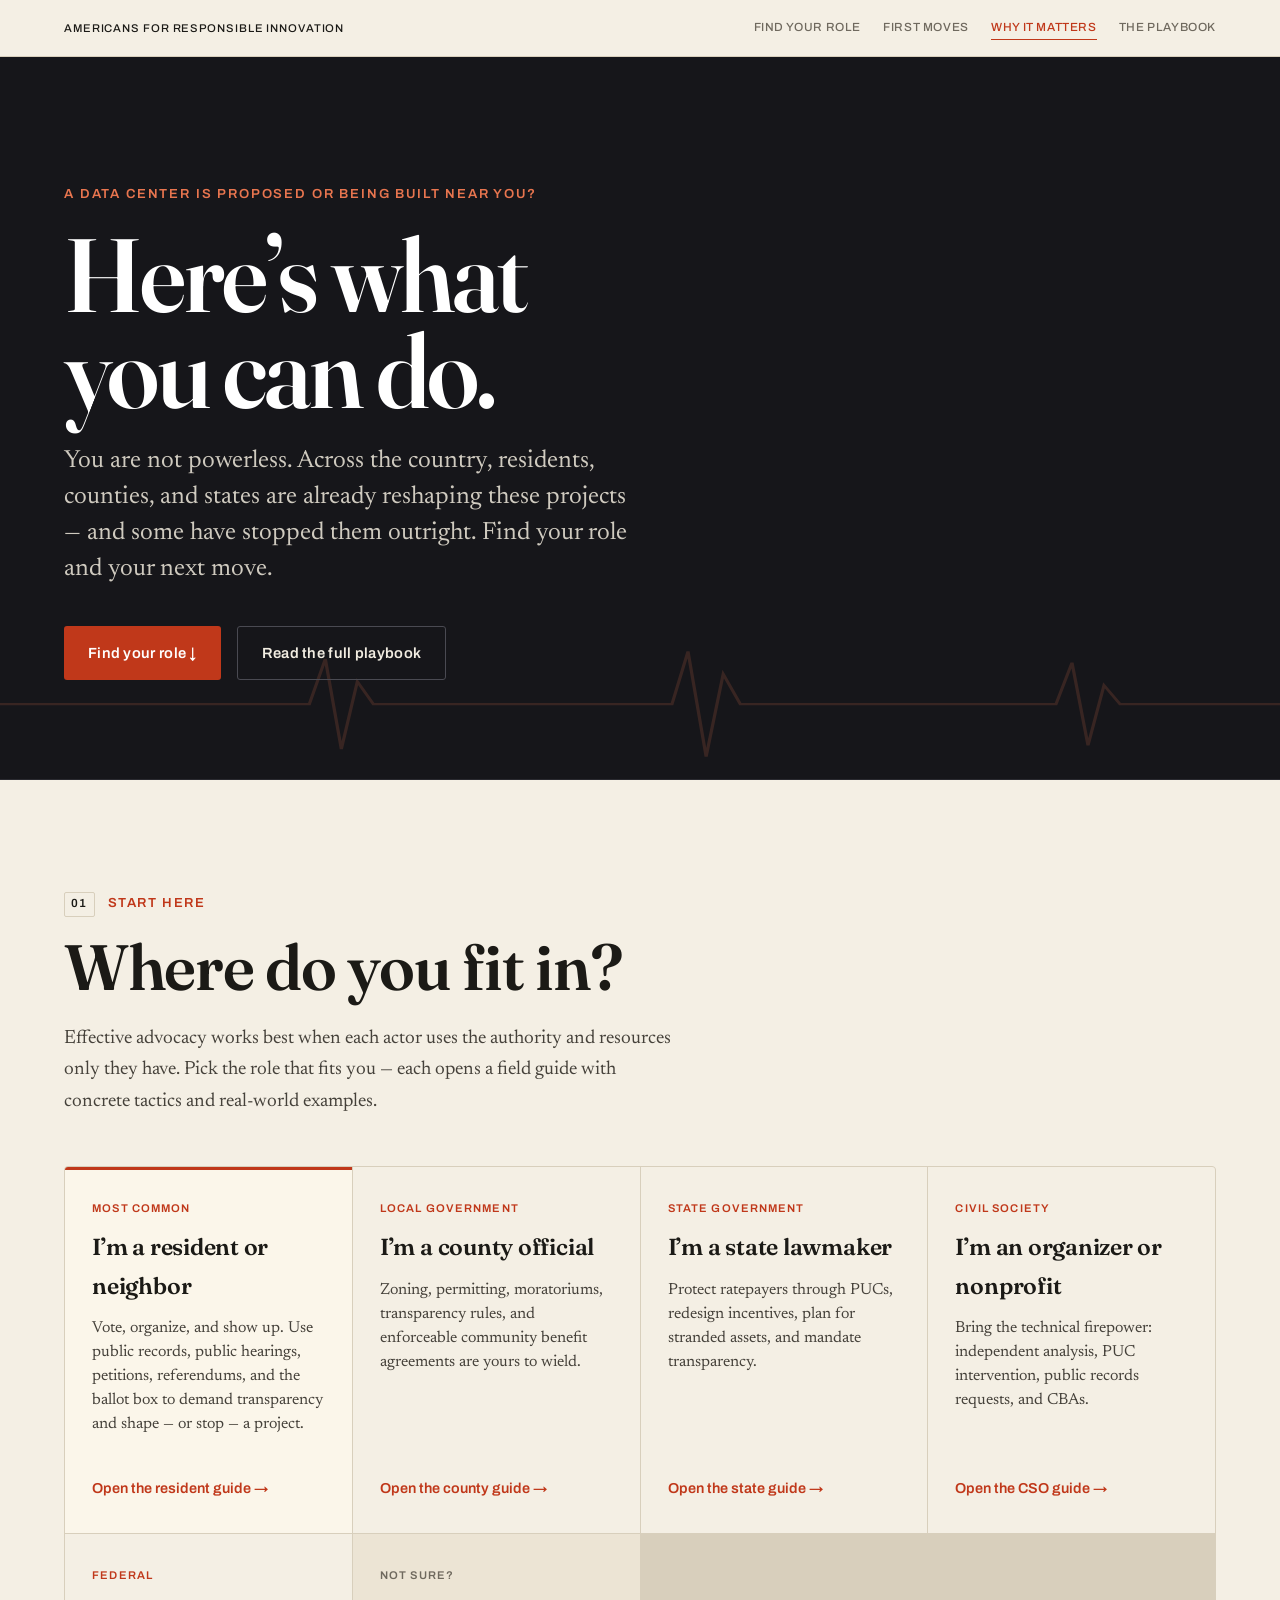
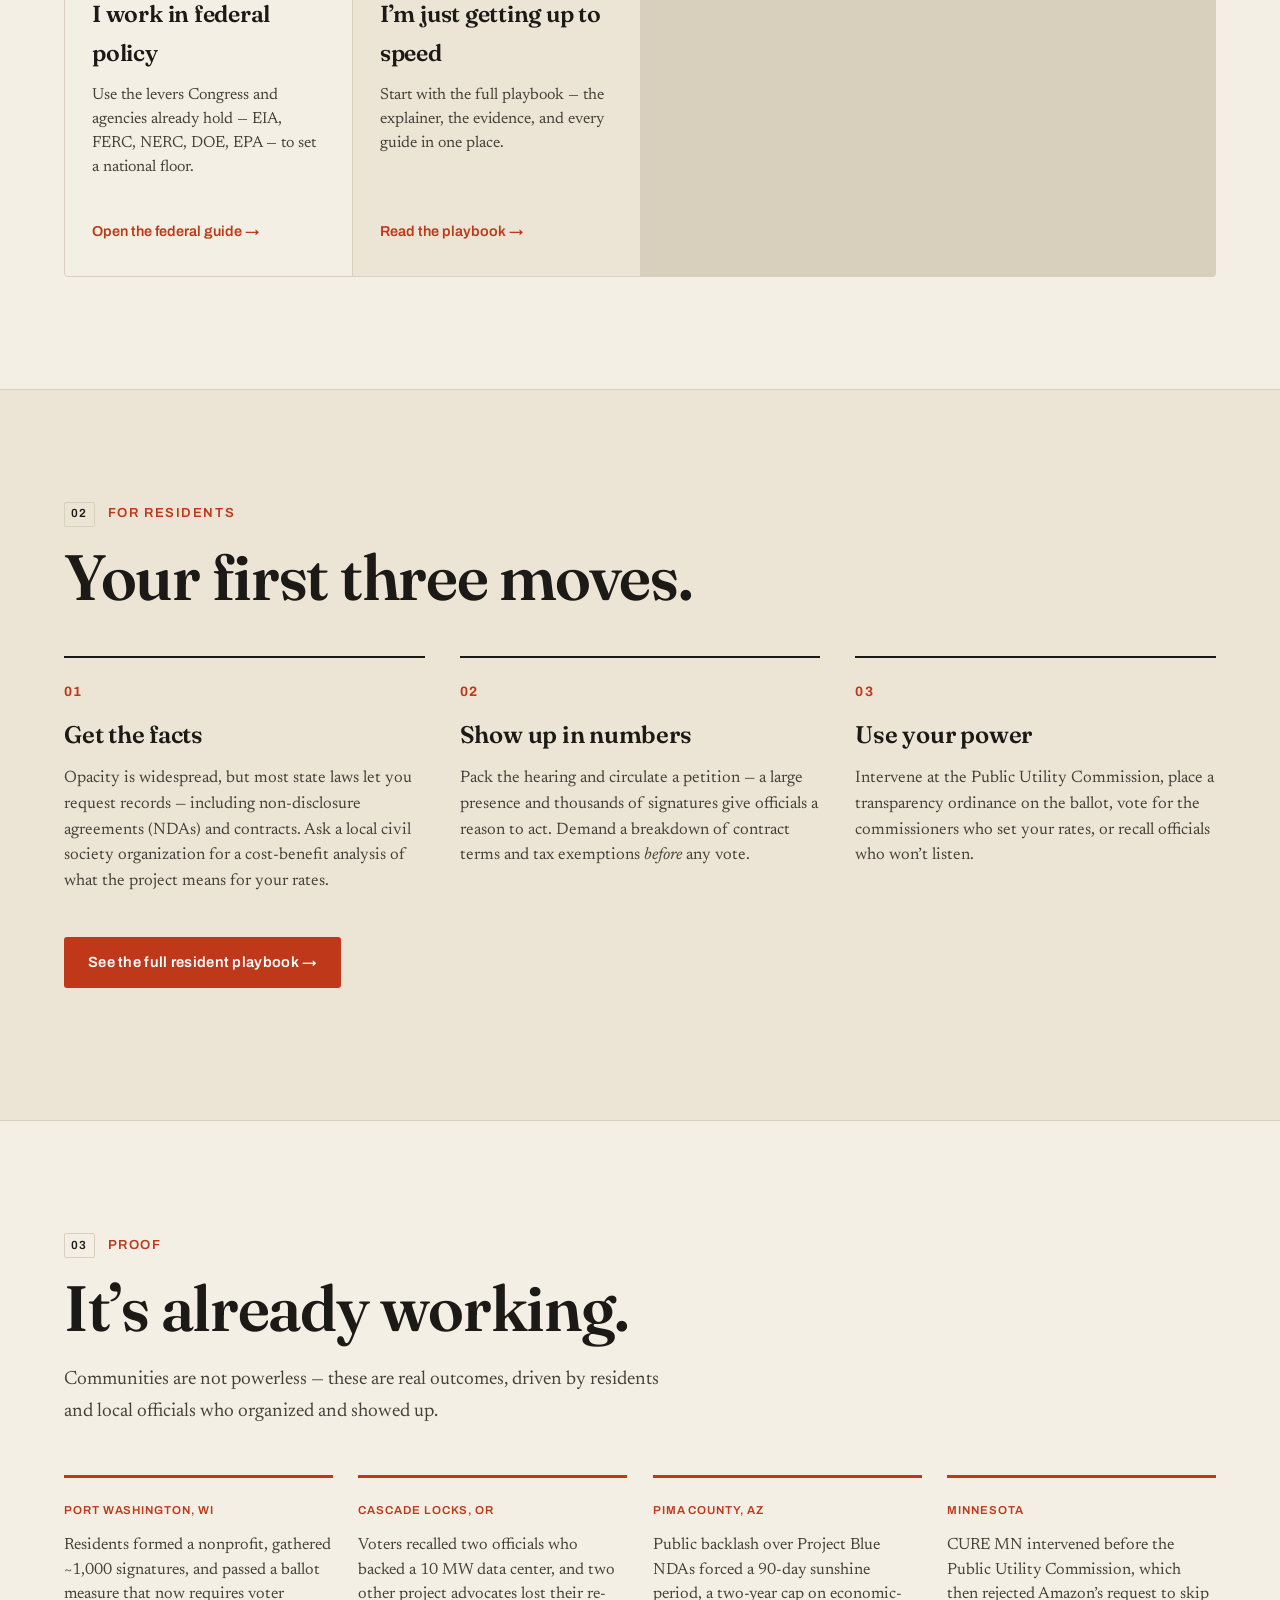
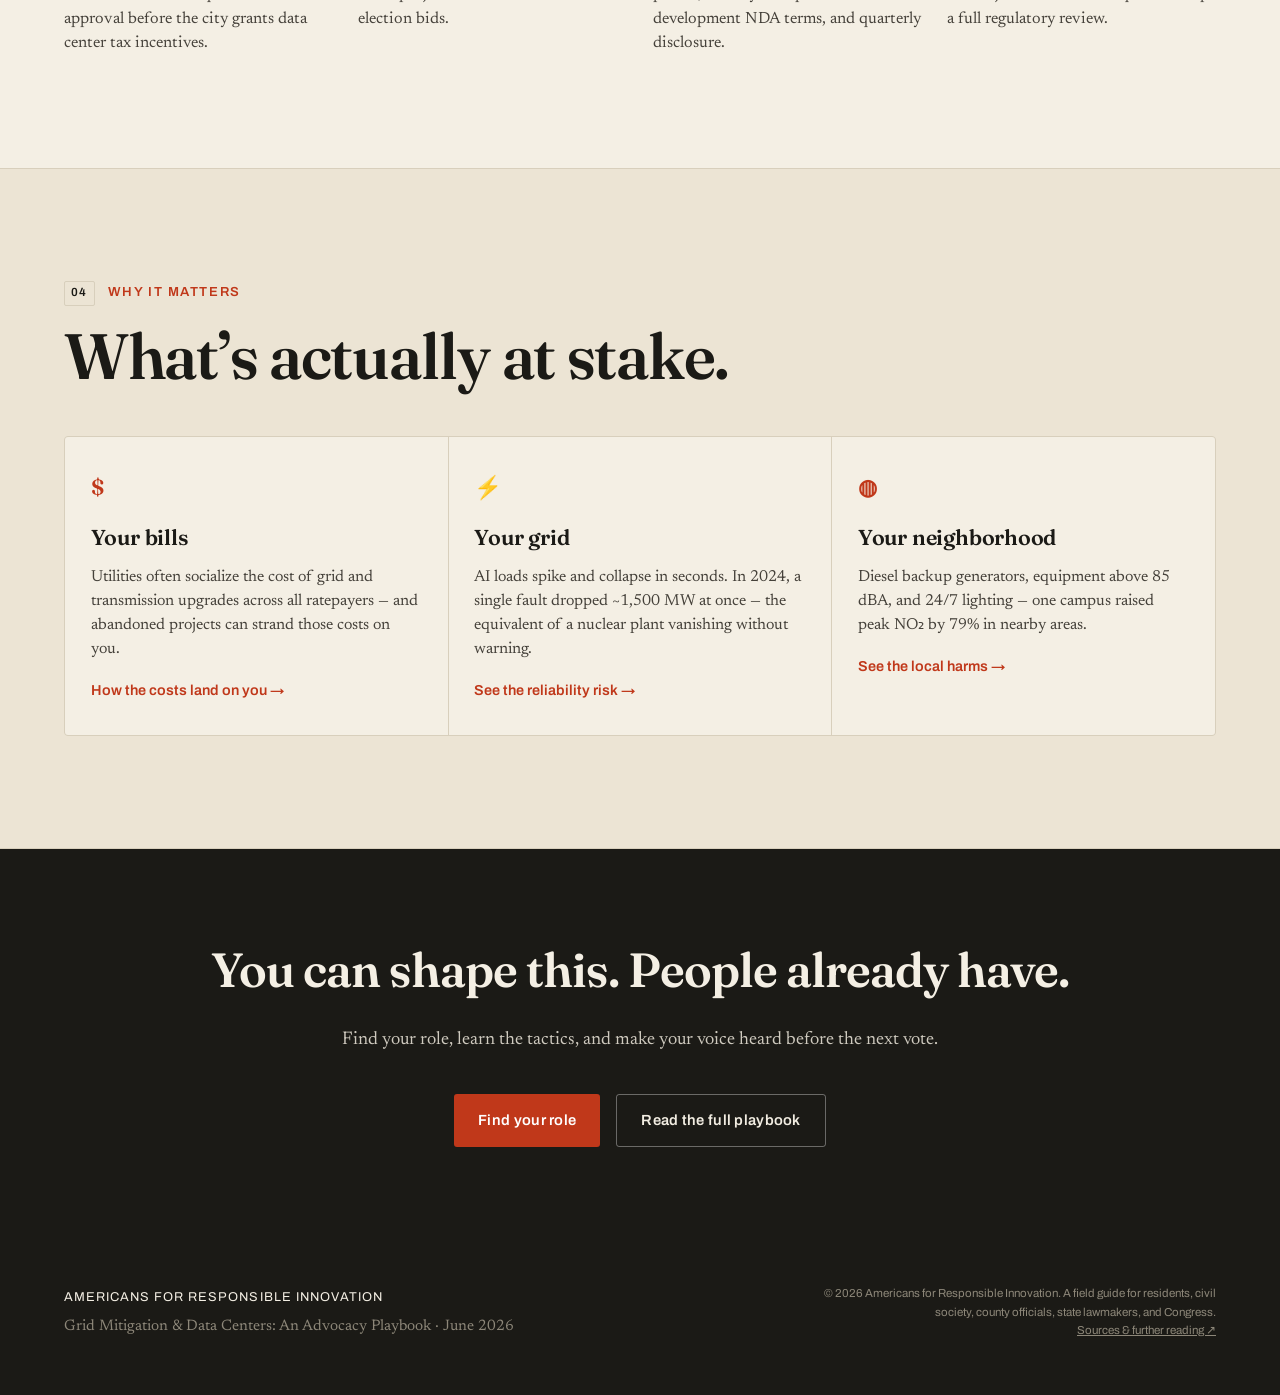
==== action.html @ 4d9825d6 "Add bold action-oriented landing page (action.html) Reframe as a community action toolkit (Concept A" ====
<!DOCTYPE html>
<html lang="en">
<head>
  <meta charset="UTF-8" />
  <meta name="viewport" content="width=device-width, initial-scale=1.0" />
  <title>A data center near you? Here's what you can do.</title>
  <meta name="description" content="A community action toolkit for speaking out on data center development. Find your role — resident, county official, state lawmaker, or organizer — and your next move. From Americans for Responsible Innovation." />
  <link rel="preconnect" href="https://fonts.googleapis.com" />
  <link rel="preconnect" href="https://fonts.gstatic.com" crossorigin />
  <link href="https://fonts.googleapis.com/css2?family=Archivo:wght@400;500;600;700&family=Fraunces:ital,opsz,wght@0,9..144,300..900;1,9..144,400..700&family=Newsreader:ital,opsz,wght@0,6..72,300..600;1,6..72,300..500&display=swap" rel="stylesheet" />
  <link rel="stylesheet" href="styles.css" />
</head>
<body class="action-page">
  <div class="progress" id="progress" aria-hidden="true"></div>

  <header class="topbar">
    <div class="container topbar-inner">
      <a class="org" href="action.html">Americans for Responsible Innovation</a>
      <nav class="section-nav" aria-label="Sections">
        <a href="#roles">Find your role</a>
        <a href="#firstmoves">First moves</a>
        <a href="#why">Why it matters</a>
        <a href="index.html">The Playbook</a>
      </nav>
    </div>
  </header>

  <main id="top">
    <!-- ░░ ACTION HERO ░░ -->
    <section class="action-hero">
      <div class="ekg ekg-bold" aria-hidden="true">
        <svg viewBox="0 0 1200 200" preserveAspectRatio="none">
          <path d="M0,100 L260,100 L290,100 L305,40 L320,160 L335,70 L350,100 L600,100 L630,100 L645,30 L662,170 L678,60 L694,100 L960,100 L990,100 L1005,45 L1020,155 L1035,75 L1050,100 L1200,100" />
        </svg>
      </div>
      <div class="container action-hero-inner">
        <p class="preline">A data center is proposed or being built near you?</p>
        <h1>Here’s what<br />you can do.</h1>
        <p class="standfirst">
          You are not powerless. Across the country, residents, counties, and states are
          already reshaping these projects — and some have stopped them outright. Find your
          role and your next move.
        </p>
        <div class="hero-cta">
          <a href="#roles" class="btn btn-primary">Find your role ↓</a>
          <a href="index.html" class="btn btn-ghost">Read the full playbook</a>
        </div>
      </div>
    </section>

    <!-- ░░ ROLE ROUTER ░░ -->
    <section class="section" id="roles">
      <div class="container">
        <header class="section-head">
          <p class="section-label"><span class="num">01</span> Start Here</p>
          <h2 class="section-title">Where do you fit in?</h2>
          <p class="section-intro">Effective advocacy works best when each actor uses the
          authority and resources only they have. Pick the role that fits you — each opens a
          field guide with concrete tactics and real-world examples.</p>
        </header>

        <div class="roles">
          <a class="role-card role-card--primary" href="index.html?guide=citizens#guides">
            <span class="role-eyebrow">Most common</span>
            <h3>I’m a resident or neighbor</h3>
            <p>Vote, organize, and show up. Use public records, public hearings, petitions,
            referendums, and the ballot box to demand transparency and shape — or stop — a
            project.</p>
            <span class="role-go">Open the resident guide →</span>
          </a>
          <a class="role-card" href="index.html?guide=county#guides">
            <span class="role-eyebrow">Local government</span>
            <h3>I’m a county official</h3>
            <p>Zoning, permitting, moratoriums, transparency rules, and enforceable community
            benefit agreements are yours to wield.</p>
            <span class="role-go">Open the county guide →</span>
          </a>
          <a class="role-card" href="index.html?guide=state#guides">
            <span class="role-eyebrow">State government</span>
            <h3>I’m a state lawmaker</h3>
            <p>Protect ratepayers through PUCs, redesign incentives, plan for stranded assets,
            and mandate transparency.</p>
            <span class="role-go">Open the state guide →</span>
          </a>
          <a class="role-card" href="index.html?guide=cso#guides">
            <span class="role-eyebrow">Civil society</span>
            <h3>I’m an organizer or nonprofit</h3>
            <p>Bring the technical firepower: independent analysis, PUC intervention, public
            records requests, and CBAs.</p>
            <span class="role-go">Open the CSO guide →</span>
          </a>
          <a class="role-card" href="index.html?guide=federal#guides">
            <span class="role-eyebrow">Federal</span>
            <h3>I work in federal policy</h3>
            <p>Use the levers Congress and agencies already hold — EIA, FERC, NERC, DOE, EPA —
            to set a national floor.</p>
            <span class="role-go">Open the federal guide →</span>
          </a>
          <a class="role-card role-card--muted" href="index.html">
            <span class="role-eyebrow">Not sure?</span>
            <h3>I’m just getting up to speed</h3>
            <p>Start with the full playbook — the explainer, the evidence, and every guide in
            one place.</p>
            <span class="role-go">Read the playbook →</span>
          </a>
        </div>
      </div>
    </section>

    <!-- ░░ FIRST MOVES (RESIDENTS) ░░ -->
    <section class="section section-alt" id="firstmoves">
      <div class="container">
        <header class="section-head">
          <p class="section-label"><span class="num">02</span> For Residents</p>
          <h2 class="section-title">Your first three moves.</h2>
        </header>

        <div class="moves">
          <article class="move">
            <span class="move-num">01</span>
            <h3>Get the facts</h3>
            <p>Opacity is widespread, but most state laws let you request records — including
            non-disclosure agreements (NDAs) and contracts. Ask a local civil society
            organization for a cost-benefit analysis of what the project means for your
            rates.</p>
          </article>
          <article class="move">
            <span class="move-num">02</span>
            <h3>Show up in numbers</h3>
            <p>Pack the hearing and circulate a petition — a large presence and thousands of
            signatures give officials a reason to act. Demand a breakdown of contract terms
            and tax exemptions <em>before</em> any vote.</p>
          </article>
          <article class="move">
            <span class="move-num">03</span>
            <h3>Use your power</h3>
            <p>Intervene at the Public Utility Commission, place a transparency ordinance on
            the ballot, vote for the commissioners who set your rates, or recall officials who
            won’t listen.</p>
          </article>
        </div>
        <p class="moves-more">
          <a href="index.html?guide=citizens#guides" class="btn btn-primary">See the full resident playbook →</a>
        </p>
      </div>
    </section>

    <!-- ░░ WINS ░░ -->
    <section class="section wins-section" id="wins">
      <div class="container">
        <header class="section-head">
          <p class="section-label"><span class="num">03</span> Proof</p>
          <h2 class="section-title">It’s already working.</h2>
          <p class="section-intro">Communities are not powerless — these are real outcomes,
          driven by residents and local officials who organized and showed up.</p>
        </header>
        <div class="wins">
          <article class="win">
            <span class="win-place">Port Washington, WI</span>
            <p>Residents formed a nonprofit, gathered ~1,000 signatures, and passed a ballot
            measure that now requires voter approval before the city grants data center tax
            incentives.</p>
          </article>
          <article class="win">
            <span class="win-place">Cascade Locks, OR</span>
            <p>Voters recalled two officials who backed a 10 MW data center, and two other
            project advocates lost their re-election bids.</p>
          </article>
          <article class="win">
            <span class="win-place">Pima County, AZ</span>
            <p>Public backlash over Project Blue NDAs forced a 90-day sunshine period, a
            two-year cap on economic-development NDA terms, and quarterly disclosure.</p>
          </article>
          <article class="win">
            <span class="win-place">Minnesota</span>
            <p>CURE MN intervened before the Public Utility Commission, which then rejected
            Amazon’s request to skip a full regulatory review.</p>
          </article>
        </div>
      </div>
    </section>

    <!-- ░░ WHY IT MATTERS ░░ -->
    <section class="section section-alt" id="why">
      <div class="container">
        <header class="section-head">
          <p class="section-label"><span class="num">04</span> Why It Matters</p>
          <h2 class="section-title">What’s actually at stake.</h2>
        </header>
        <div class="actors">
          <a class="actor why-card" href="index.html#incentives">
            <span class="actor-num">$</span>
            <h4>Your bills</h4>
            <p>Utilities often socialize the cost of grid and transmission upgrades across all
            ratepayers — and abandoned projects can strand those costs on you.</p>
            <span class="role-go">How the costs land on you →</span>
          </a>
          <a class="actor why-card" href="index.html#energy">
            <span class="actor-num">⚡</span>
            <h4>Your grid</h4>
            <p>AI loads spike and collapse in seconds. In 2024, a single fault dropped ~1,500
            MW at once — the equivalent of a nuclear plant vanishing without warning.</p>
            <span class="role-go">See the reliability risk →</span>
          </a>
          <a class="actor why-card" href="index.html#energy">
            <span class="actor-num">◍</span>
            <h4>Your neighborhood</h4>
            <p>Diesel backup generators, equipment above 85 dBA, and 24/7 lighting — one
            campus raised peak NO₂ by 79% in nearby areas.</p>
            <span class="role-go">See the local harms →</span>
          </a>
        </div>
      </div>
    </section>

    <!-- ░░ CLOSING CTA ░░ -->
    <section class="cta-band">
      <div class="container">
        <h2>You can shape this. People already have.</h2>
        <p>Find your role, learn the tactics, and make your voice heard before the next vote.</p>
        <div class="hero-cta center">
          <a href="#roles" class="btn btn-primary">Find your role</a>
          <a href="index.html" class="btn btn-ghost">Read the full playbook</a>
        </div>
      </div>
    </section>
  </main>

  <footer class="site-footer">
    <div class="container footer-inner">
      <div>
        <p class="footer-org">Americans for Responsible Innovation</p>
        <p class="footer-sub">Grid Mitigation &amp; Data Centers: An Advocacy Playbook · June 2026</p>
      </div>
      <p class="footer-note">© <span id="year"></span> Americans for Responsible Innovation.
      A field guide for residents, civil society, county officials, state lawmakers, and Congress.
      <br /><a href="sources.html" style="color:inherit;text-decoration:underline;">Sources &amp; further reading ↗</a></p>
    </div>
  </footer>

  <script src="script.js"></script>
</body>
</html>
---- styles.css ----
/* ============================================================
   Grid Mitigation & Data Centers — Advocacy Playbook
   Design: bold but academic. Warm paper, ink, one signal color.
   Display serif (Fraunces) · reading serif (Newsreader) · mono labels.
   ============================================================ */

:root {
  --paper:      #f4efe4;   /* warm paper base */
  --paper-2:    #ece4d4;   /* deeper panel */
  --ink:        #1b1a16;   /* near-black, warm */
  --ink-2:      #45413a;   /* muted body */
  --ink-3:      #6f695e;   /* captions */
  --rule:       #d8cfbc;   /* hairlines */
  --signal:     #c0381a;   /* vermilion accent */
  --signal-2:   #8f2911;   /* deep accent */
  --slate:      #2c4750;   /* cool counterpoint */
  --dark:       #16161a;   /* dark section bg */
  --dark-paper: #f2ede2;   /* text on dark */

  --serif-display: "Fraunces", Georgia, "Times New Roman", serif;
  --serif-text: "Newsreader", Georgia, serif;
  --ui: "Archivo", "Helvetica Neue", Arial, sans-serif;

  --measure: 48rem;
  --container: 76rem;
}

* { box-sizing: border-box; margin: 0; padding: 0; }

html { scroll-behavior: smooth; -webkit-text-size-adjust: 100%; }

body {
  font-family: var(--serif-text);
  font-size: 1.18rem;
  line-height: 1.65;
  color: var(--ink);
  background: var(--paper);
  -webkit-font-smoothing: antialiased;
  text-rendering: optimizeLegibility;
}

::selection { background: var(--signal); color: var(--paper); }

a { color: inherit; }

.container {
  max-width: var(--container);
  margin: 0 auto;
  padding: 0 2rem;
}

.measure { max-width: var(--measure); }

p { margin-bottom: 1.25rem; }
.measure > p:last-child { margin-bottom: 0; }
em { font-style: italic; }
strong, b { font-weight: 600; }

/* ── Reading progress bar ───────────────────────────── */
.progress {
  position: fixed; top: 0; left: 0; height: 3px; width: 0;
  background: var(--signal); z-index: 200;
  transition: width 0.1s linear;
}

/* ── Top bar ────────────────────────────────────────── */
.topbar {
  position: sticky; top: 0; z-index: 100;
  background: rgba(244, 239, 228, 0.85);
  backdrop-filter: blur(10px);
  border-bottom: 1px solid var(--rule);
}
.topbar-inner {
  display: flex; align-items: center; justify-content: space-between;
  height: 56px; gap: 1.5rem;
}
.org {
  font-family: var(--ui);
  font-size: 0.7rem; letter-spacing: 0.08em; text-transform: uppercase;
  text-decoration: none; font-weight: 500; color: var(--ink);
  white-space: nowrap;
}
.section-nav { display: flex; gap: 1.4rem; }
.section-nav a {
  font-family: var(--ui);
  font-weight: 500;
  font-size: 0.74rem; letter-spacing: 0.05em; text-transform: uppercase;
  text-decoration: none; color: var(--ink-3);
  padding: 2px 0; border-bottom: 1.5px solid transparent;
  transition: color 0.2s, border-color 0.2s;
}
.section-nav a:hover, .section-nav a.active { color: var(--signal); border-color: var(--signal); }
.section-nav a.nav-action {
  color: var(--paper); background: var(--signal); border: none;
  padding: 5px 12px; border-radius: 3px; letter-spacing: 0.04em;
}
.section-nav a.nav-action:hover { background: var(--signal-2); }

/* ── Cover ──────────────────────────────────────────── */
.cover {
  position: relative;
  padding: clamp(5rem, 13vh, 9rem) 0 clamp(9rem, 22vh, 15rem);
  overflow: hidden;
  border-bottom: 1px solid var(--rule);
}
.ekg {
  position: absolute; inset: auto 0 2.5rem 0; height: 120px;
  opacity: 0.1; pointer-events: none;
}
.ekg svg { width: 100%; height: 100%; }
.ekg path { fill: none; stroke: var(--signal); stroke-width: 2.5; }
.cover-inner { position: relative; }
.kicker {
  font-family: var(--ui);
  font-weight: 600;
  font-size: 0.78rem; letter-spacing: 0.2em; text-transform: uppercase;
  color: var(--signal); margin-bottom: 1.6rem;
}
.cover-title {
  font-family: var(--serif-display);
  font-weight: 600;
  font-size: clamp(3rem, 11vw, 8.5rem);
  line-height: 0.92;
  letter-spacing: -0.025em;
  margin-bottom: 1.8rem;
}
.cover-title .amp {
  font-style: italic; font-weight: 400; color: var(--signal);
}
.standfirst {
  font-family: var(--serif-text);
  font-size: clamp(1.25rem, 2.4vw, 1.6rem);
  line-height: 1.45; max-width: 34rem; color: var(--ink-2);
  margin-bottom: 2.4rem;
}
.cover-meta {
  display: flex; align-items: center; gap: 0.9rem;
  font-family: var(--ui);
  font-size: 0.78rem; letter-spacing: 0.06em; text-transform: uppercase;
  color: var(--ink-3);
}
.cover-meta .dot { font-size: 0.4rem; color: var(--signal); }
.scroll-cue {
  display: inline-flex; align-items: center; gap: 0.6rem; margin-top: 3rem;
  font-family: var(--ui); font-size: 0.72rem; letter-spacing: 0.12em;
  text-transform: uppercase; text-decoration: none; color: var(--ink);
}
.scroll-cue svg { animation: nudge 1.8s ease-in-out infinite; }
@keyframes nudge { 0%,100%{ transform: translateY(0);} 50%{ transform: translateY(4px);} }

/* ── Section scaffolding ────────────────────────────── */
.section { padding: clamp(4rem, 9vw, 7rem) 0; border-bottom: 1px solid var(--rule); }
.section-alt { background: var(--paper-2); }
.section-head { margin-bottom: 3rem; }
.section-label {
  font-family: var(--ui);
  font-weight: 600;
  font-size: 0.82rem; letter-spacing: 0.12em; text-transform: uppercase;
  color: var(--signal); margin-bottom: 1.2rem;
  display: flex; align-items: baseline; gap: 0.8rem;
}
.section-label .num {
  font-weight: 600; color: var(--ink);
  border: 1px solid var(--rule); border-radius: 2px;
  padding: 0.15em 0.5em; font-size: 0.9em;
}
.section-title {
  font-family: var(--serif-display);
  font-weight: 600; letter-spacing: -0.02em; line-height: 0.98;
  font-size: clamp(2.2rem, 5.5vw, 4rem);
}
.section-intro {
  font-size: 1.2rem; color: var(--ink-2); max-width: 38rem; margin-top: 1.5rem;
}
.subhead {
  font-family: var(--serif-display);
  font-weight: 600; font-size: 1.6rem; letter-spacing: -0.01em;
  margin: 2.6rem 0 1rem;
}

/* ── Executive summary ──────────────────────────────── */
.summary .lead { font-size: 1.4rem; line-height: 1.5; }
.dropcap {
  float: left; font-family: var(--serif-display); font-weight: 600;
  font-size: 4.6rem; line-height: 0.76; padding: 0.1em 0.12em 0 0;
  color: var(--signal);
}
.kicker-inline {
  font-family: var(--serif-text); font-style: italic;
  font-size: 1.25rem; color: var(--ink); line-height: 1.55;
  border-left: 3px solid var(--signal); padding-left: 1.4rem; margin-top: 2rem;
}

/* ── Stat strip (inline counters) ───────────────────── */
.stat-strip {
  display: grid; grid-template-columns: repeat(4, 1fr);
  gap: 1px; background: var(--rule);
  border: 1px solid var(--rule); border-radius: 4px; overflow: hidden;
  margin: 3rem 0;
}
.stat-strip .stat { background: var(--paper); padding: 1.8rem 1.4rem; }
.section-alt .stat-strip .stat { background: var(--paper-2); }
.stat-value {
  display: block; font-family: var(--serif-display); font-weight: 600;
  font-size: clamp(2rem, 4vw, 2.8rem); line-height: 1; letter-spacing: -0.02em;
  color: var(--ink); margin-bottom: 0.5rem;
}
.stat-label {
  font-family: var(--ui); font-size: 0.74rem; line-height: 1.4;
  color: var(--ink-3); text-transform: uppercase; letter-spacing: 0.03em;
}

/* ── Ledger (incentive / action table) ──────────────── */
.ledger { border-top: 2px solid var(--ink); margin: 2.5rem 0; }
.ledger-row {
  display: grid; grid-template-columns: 16rem 1fr; gap: 2rem;
  padding: 1.15rem 0; border-bottom: 1px solid var(--rule);
}
.ledger-head {
  font-family: var(--ui); font-size: 0.72rem; letter-spacing: 0.1em;
  text-transform: uppercase; color: var(--ink-3); padding: 0.7rem 0;
}
.ledger-term {
  font-family: var(--serif-display); font-weight: 600; font-size: 1.15rem;
  letter-spacing: -0.01em;
}
.ledger-row > div:last-child { color: var(--ink-2); font-size: 1.05rem; }

/* ── Figure row (big single numbers) ────────────────── */
.figure-row {
  display: grid; grid-template-columns: repeat(3, 1fr); gap: 1.5rem;
  margin: 3rem 0;
}
.figure {
  border-top: 3px solid var(--ink); padding-top: 1rem;
}
.figure-hot { border-top-color: var(--signal); }
.figure-value {
  display: block; font-family: var(--serif-display); font-weight: 600;
  font-size: clamp(2.6rem, 6vw, 4rem); line-height: 0.95; letter-spacing: -0.03em;
}
.figure-hot .figure-value { color: var(--signal); }
.figure-label {
  display: block; margin-top: 0.6rem; font-family: var(--ui);
  font-size: 0.76rem; line-height: 1.4; color: var(--ink-3);
  text-transform: uppercase; letter-spacing: 0.03em;
}

/* ── Pull quote ─────────────────────────────────────── */
.quote-block { margin: 3.5rem 0; }
.quote-block blockquote {
  font-family: var(--serif-display);
  font-weight: 400; font-style: italic;
  font-size: clamp(1.5rem, 3.4vw, 2.2rem); line-height: 1.3;
  letter-spacing: -0.01em; max-width: 46rem;
  padding-left: 2rem; border-left: 4px solid var(--signal);
}

/* ── Field-note case cards ──────────────────────────── */
.field-notes {
  display: grid; grid-template-columns: repeat(auto-fit, minmax(15rem, 1fr));
  gap: 1.2rem; margin: 2rem 0;
}
.note {
  background: var(--paper); border: 1px solid var(--rule); border-radius: 4px;
  border-left: 3px solid var(--signal);
  padding: 1.3rem 1.4rem;
}
.section-alt .note { background: var(--paper); }
.note-tag {
  display: inline-block; font-family: var(--ui);
  font-size: 0.68rem; letter-spacing: 0.08em; text-transform: uppercase;
  color: var(--signal); margin-bottom: 0.6rem; font-weight: 500;
}
.note p { margin: 0; font-size: 1rem; line-height: 1.5; color: var(--ink-2); }

/* ── Dark section ───────────────────────────────────── */
.dark {
  background: var(--dark); color: var(--dark-paper);
  border-bottom-color: #2a2a30;
}
.dark .section-label { color: #e8754f; }
.dark .section-label .num { color: var(--dark-paper); border-color: #3a3a42; }
.dark .section-title { color: var(--dark-paper); }
.dark p { color: #cfcabf; }
.dark .subhead { color: var(--dark-paper); }
.dark strong { color: #fff; }

.problems {
  list-style: none; counter-reset: prob;
  display: grid; grid-template-columns: 1fr 1fr; gap: 2.5rem 3rem;
  margin: 3rem 0;
}
.problems li { counter-increment: prob; position: relative; padding-top: 2.6rem; }
.problems li::before {
  content: counter(prob, decimal-leading-zero);
  position: absolute; top: 0; left: 0;
  font-family: var(--ui); font-size: 0.85rem; font-weight: 600;
  color: #e8754f; letter-spacing: 0.1em;
}
.problems li::after {
  content: ""; position: absolute; top: 1.9rem; left: 0; width: 2.5rem;
  border-top: 1px solid #3a3a42;
}
.problems h4 {
  font-family: var(--serif-display); font-weight: 600; font-size: 1.35rem;
  letter-spacing: -0.01em; margin-bottom: 0.6rem; color: var(--dark-paper);
}
.problems p { font-size: 1.02rem; line-height: 1.55; margin: 0; }

.bigstat {
  display: grid; grid-template-columns: auto 1fr; gap: 2.5rem; align-items: center;
  margin: 3.5rem 0; padding: 2.5rem 0; border-top: 1px solid #3a3a42;
  border-bottom: 1px solid #3a3a42;
}
.bigstat-figure {
  font-family: var(--serif-display); font-weight: 600;
  font-size: clamp(3rem, 9vw, 6rem); line-height: 0.9; letter-spacing: -0.03em;
  color: #e8754f; white-space: nowrap;
}
.bigstat-caption { font-size: 1.15rem; line-height: 1.5; margin: 0; max-width: 34rem; }

/* ── Load chart (signature visual) ──────────────────── */
.loadchart { margin: 3.5rem 0; }
.loadchart-frame {
  border: 1px solid #2f2f37; border-radius: 6px;
  background: #18181d; padding: 1.4rem 1.4rem 0.6rem;
}
.loadchart svg { width: 100%; height: auto; display: block; overflow: visible; }
.lc-grid line { stroke: #27272e; stroke-width: 1; }
.lc-axis-line { stroke: #3a3a42; stroke-width: 1; }
.lc-drop { stroke: #e8754f; stroke-width: 1; stroke-dasharray: 3 4; opacity: 0.55; }
.lc-line { fill: none; stroke-width: 2.4; stroke-linejoin: round; stroke-linecap: round; }
.lc-flat { stroke: #6f8b96; opacity: 0.9; }
.lc-spiky { stroke: #e8754f; filter: drop-shadow(0 0 5px rgba(232,117,79,0.35)); }
.lc-pulse { fill: #fff; opacity: 0; filter: drop-shadow(0 0 6px rgba(255,255,255,0.9)); }
.lc-axis { fill: #6f6a60; font-family: var(--ui); font-size: 11px; letter-spacing: 0.14em; }
.lc-annot { fill: #e8754f; font-family: var(--ui); font-size: 11px; letter-spacing: 0.06em; }

/* draw-in animation, triggered when scrolled into view */
.loadchart .lc-line { stroke-dashoffset: 0; }
.loadchart.armed .lc-line { /* set by JS once lengths are known */ }
.loadchart.in-view .lc-line {
  transition: stroke-dashoffset 2.2s cubic-bezier(0.22, 0.61, 0.36, 1);
  stroke-dashoffset: 0 !important;
}
.loadchart.in-view .lc-pulse { opacity: 1; transition: opacity 0.5s ease 2s; }

.lc-legend { display: flex; flex-wrap: wrap; gap: 1.8rem; margin-top: 1.1rem; }
.lc-key {
  font-family: var(--ui); font-size: 0.74rem; letter-spacing: 0.03em;
  text-transform: uppercase; color: #cfcabf;
  display: inline-flex; align-items: center; gap: 0.55rem;
}
.lc-key::before {
  content: ""; width: 16px; height: 3px; border-radius: 2px;
}
.lc-key-flat::before { background: #6f8b96; }
.lc-key-spiky::before { background: #e8754f; }
.lc-cap {
  font-family: var(--serif-text); font-style: italic;
  font-size: 1.05rem; line-height: 1.5; color: #9d988c;
  margin-top: 1.2rem; max-width: 40rem;
}

/* ── Actors grid ────────────────────────────────────── */
.actors {
  display: grid; grid-template-columns: repeat(auto-fit, minmax(15rem, 1fr));
  gap: 1px; background: var(--rule);
  border: 1px solid var(--rule); border-radius: 4px; overflow: hidden;
  margin-top: 1rem;
}
.actor { background: var(--paper); padding: 2rem 1.6rem; }
.actor-num {
  font-family: var(--ui); font-size: 0.85rem; font-weight: 600;
  color: var(--signal); text-transform: uppercase; letter-spacing: 0.1em;
}
.actor h4 {
  font-family: var(--serif-display); font-weight: 600; font-size: 1.35rem;
  letter-spacing: -0.01em; margin: 0.9rem 0 0.6rem;
}
.actor p { font-size: 1rem; line-height: 1.5; color: var(--ink-2); margin: 0; }

/* ── Tabs / guides ──────────────────────────────────── */
.tabs {
  display: flex; flex-wrap: wrap; gap: 0.5rem;
  margin-bottom: 2.5rem; border-bottom: 2px solid var(--ink);
}
.tab {
  font-family: var(--ui); font-size: 0.8rem; letter-spacing: 0.04em;
  text-transform: uppercase; cursor: pointer;
  background: none; border: none; color: var(--ink-3);
  padding: 0.7rem 1.1rem; margin-bottom: -2px;
  border-bottom: 2px solid transparent; transition: color 0.15s, border-color 0.15s;
}
.tab:hover { color: var(--ink); }
.tab.is-active { color: var(--signal); border-bottom-color: var(--signal); }

.panel { display: none; animation: fade 0.35s ease; }
.panel.is-active { display: block; }
@keyframes fade { from { opacity: 0; transform: translateY(6px);} to { opacity: 1; transform: none;} }
.panel-lead {
  font-family: var(--serif-display); font-weight: 400; font-style: italic;
  font-size: 1.4rem; line-height: 1.4; letter-spacing: -0.01em;
  max-width: 40rem; margin-bottom: 2.5rem; color: var(--ink);
}
.play-group {
  font-family: var(--ui); font-size: 0.8rem; letter-spacing: 0.1em;
  text-transform: uppercase; color: var(--signal);
  margin: 2.6rem 0 1.2rem; padding-bottom: 0.6rem;
  border-bottom: 1px solid var(--rule);
}
.plays { list-style: none; max-width: 44rem; }
.plays li {
  position: relative; padding-left: 1.6rem; margin-bottom: 0.85rem;
  font-size: 1.08rem; line-height: 1.55; color: var(--ink-2);
}
.plays li::before {
  content: ""; position: absolute; left: 0; top: 0.66em;
  width: 0.55rem; height: 0.55rem; background: var(--signal);
  transform: rotate(45deg);
}
.plays b { color: var(--ink); }
.plays.qlist li { font-style: italic; color: var(--ink); }
.play-note {
  max-width: 44rem; font-size: 1.08rem; line-height: 1.55;
  color: var(--ink-2); margin: 1.2rem 0;
}
.play-note b { color: var(--ink); }
.subplays {
  list-style: none; max-width: 44rem; margin: 0.4rem 0 1.4rem;
}
.subplays li {
  position: relative; padding-left: 1.6rem; margin-bottom: 0.7rem;
  font-size: 1.06rem; line-height: 1.55; color: var(--ink-2);
}
.subplays li::before {
  content: ""; position: absolute; left: 0.1rem; top: 0.7em;
  width: 0.45rem; height: 0.45rem; border: 1.5px solid var(--signal);
  border-radius: 50%;
}
.subplays.qlist li { font-style: italic; }
.resources {
  font-family: var(--ui); font-size: 0.82rem; letter-spacing: 0.02em;
  color: var(--ink-3); margin-top: 2.5rem; padding-top: 1.2rem;
  border-top: 1px solid var(--rule);
}
.resources b { color: var(--ink); }

/* ── Conclusion ─────────────────────────────────────── */
.conclusion { background: var(--ink); color: var(--paper); border-bottom: none; }
.conclusion .section-label { color: #e8754f; }
.conclusion .section-label .num { color: var(--paper); border-color: #3a3a35; }
.conclusion .section-title { color: var(--paper); margin-bottom: 2rem; }
.conclusion p { color: #d3cec2; }
.conclusion .closing-line {
  font-family: var(--serif-display); font-weight: 400; font-style: italic;
  font-size: clamp(1.5rem, 3vw, 2rem); line-height: 1.35; color: var(--paper);
  margin-top: 2rem;
}
.conclusion .closing-line em { color: #e8754f; font-style: italic; }

/* ── Footer ─────────────────────────────────────────── */
.site-footer { background: var(--ink); color: #b8b2a6; padding: 3.5rem 0; }
.footer-inner {
  display: flex; justify-content: space-between; gap: 2rem; flex-wrap: wrap;
  align-items: flex-end;
}
.footer-org {
  font-family: var(--ui); font-size: 0.8rem; letter-spacing: 0.08em;
  text-transform: uppercase; color: var(--paper); margin-bottom: 0.4rem;
}
.footer-sub { font-size: 0.95rem; margin: 0; color: #8d8779; }
.footer-note {
  font-family: var(--ui); font-size: 0.72rem; line-height: 1.6;
  max-width: 26rem; margin: 0; color: #8d8779; text-align: right;
}

/* ── Responsive ─────────────────────────────────────── */
@media (max-width: 860px) {
  .section-nav { display: none; }
  .stat-strip { grid-template-columns: 1fr 1fr; }
  .figure-row { grid-template-columns: 1fr; gap: 1.8rem; }
  .problems { grid-template-columns: 1fr; }
  .ledger-row { grid-template-columns: 1fr; gap: 0.4rem; }
  .ledger-head { display: none; }
  .bigstat { grid-template-columns: 1fr; gap: 1.2rem; }
}
@media (max-width: 520px) {
  body { font-size: 1.08rem; }
  .container { padding: 0 1.3rem; }
  .stat-strip { grid-template-columns: 1fr; }
  .footer-inner { flex-direction: column; align-items: flex-start; }
  .footer-note { text-align: left; }
}

/* ── Buttons ────────────────────────────────────────── */
.btn {
  display: inline-flex; align-items: center; gap: 0.5rem;
  font-family: var(--ui); font-weight: 600; font-size: 0.92rem; letter-spacing: 0.02em;
  padding: 0.85rem 1.5rem; border-radius: 3px; text-decoration: none;
  transition: transform 0.15s, background 0.2s, color 0.2s, border-color 0.2s;
}
.btn:hover { transform: translateY(-2px); }
.btn-primary { background: var(--signal); color: #fff; }
.btn-primary:hover { background: var(--signal-2); }
.btn-ghost { border: 1px solid #4a4a52; color: var(--dark-paper); }
.btn-ghost:hover { border-color: #e8754f; color: #fff; }
.section-alt .btn-ghost, .cta-band .btn-ghost { border-color: rgba(255,255,255,0.35); }

/* ── Action landing: hero ───────────────────────────── */
.action-hero {
  position: relative; overflow: hidden;
  background: var(--dark); color: var(--dark-paper);
  padding: clamp(5rem, 14vh, 9.5rem) 0 clamp(4rem, 11vh, 7rem);
  border-bottom: 1px solid #2a2a30;
}
.ekg-bold { inset: auto 0 0 0; height: 150px; opacity: 0.16; }
.ekg-bold path { stroke: #e8754f; stroke-width: 3; }
.action-hero-inner { position: relative; }
.action-hero .preline {
  font-family: var(--ui); font-weight: 600; text-transform: uppercase;
  letter-spacing: 0.14em; font-size: 0.82rem; color: #e8754f; margin-bottom: 1.4rem;
}
.action-hero h1 {
  font-family: var(--serif-display); font-weight: 600; color: #fff;
  font-size: clamp(2.9rem, 9vw, 6.5rem); line-height: 0.92; letter-spacing: -0.025em;
  margin-bottom: 1.6rem;
}
.action-hero .standfirst {
  font-family: var(--serif-text); color: #cfcabf; max-width: 36rem;
  font-size: clamp(1.2rem, 2.3vw, 1.55rem); line-height: 1.45;
}
.hero-cta { display: flex; gap: 1rem; margin-top: 2.4rem; flex-wrap: wrap; }
.hero-cta.center { justify-content: center; }

/* ── Role router ────────────────────────────────────── */
.roles {
  display: grid; grid-template-columns: repeat(auto-fit, minmax(16rem, 1fr));
  gap: 1px; background: var(--rule);
  border: 1px solid var(--rule); border-radius: 4px; overflow: hidden;
}
.role-card {
  background: var(--paper); padding: 2rem 1.7rem; text-decoration: none; color: inherit;
  display: flex; flex-direction: column; transition: background 0.2s;
}
.role-card:hover { background: #fff; }
.role-card--primary { background: #fbf6ea; box-shadow: inset 0 3px 0 var(--signal); }
.role-card--muted { background: var(--paper-2); }
.role-card--muted .role-eyebrow { color: var(--ink-3); }
.role-eyebrow {
  font-family: var(--ui); font-weight: 600; text-transform: uppercase;
  letter-spacing: 0.1em; font-size: 0.7rem; color: var(--signal);
}
.role-card h3 {
  font-family: var(--serif-display); font-weight: 600; font-size: 1.45rem;
  letter-spacing: -0.01em; margin: 0.7rem 0 0.7rem;
}
.role-card p { color: var(--ink-2); font-size: 1rem; line-height: 1.5; flex: 1; }
.role-go {
  font-family: var(--ui); font-weight: 600; font-size: 0.9rem;
  color: var(--signal); margin-top: 1.3rem;
}

/* ── First moves ────────────────────────────────────── */
.moves { display: grid; grid-template-columns: repeat(3, 1fr); gap: 2.2rem; }
.move { border-top: 2px solid var(--ink); padding-top: 1.1rem; }
.move-num {
  font-family: var(--ui); font-weight: 700; font-size: 0.85rem;
  letter-spacing: 0.1em; color: var(--signal);
}
.move h3 {
  font-family: var(--serif-display); font-weight: 600; font-size: 1.5rem;
  letter-spacing: -0.01em; margin: 0.5rem 0 0.7rem;
}
.move p { color: var(--ink-2); font-size: 1.04rem; line-height: 1.55; margin: 0; }
.moves-more { margin-top: 2.6rem; }

/* ── Wins strip ─────────────────────────────────────── */
.wins {
  display: grid; grid-template-columns: repeat(auto-fit, minmax(15rem, 1fr)); gap: 1.6rem;
}
.win { border-top: 3px solid var(--signal); padding-top: 1rem; }
.win-place {
  font-family: var(--ui); font-weight: 600; text-transform: uppercase;
  letter-spacing: 0.08em; font-size: 0.72rem; color: var(--signal);
}
.win p { font-size: 1.02rem; line-height: 1.5; color: var(--ink-2); margin: 0.5rem 0 0; }

/* ── Why-it-matters cards (clickable actors) ────────── */
.why-card { text-decoration: none; color: inherit; transition: background 0.2s; }
.why-card:hover { background: #fff; }
.why-card .actor-num { font-family: var(--serif-display); font-size: 1.4rem; }
.why-card .role-go { display: block; margin-top: 1.1rem; }

/* ── Closing CTA band ───────────────────────────────── */
.cta-band {
  background: var(--ink); color: var(--paper); text-align: center;
  padding: clamp(3.5rem, 9vh, 6rem) 0;
}
.cta-band h2 {
  font-family: var(--serif-display); font-weight: 600;
  font-size: clamp(1.9rem, 4.5vw, 3rem); letter-spacing: -0.02em; color: var(--paper);
}
.cta-band > .container > p { color: #cfcabf; font-size: 1.15rem; margin: 1rem 0 2rem; }

@media (max-width: 860px) {
  .moves { grid-template-columns: 1fr; gap: 1.8rem; }
}

/* ── Sources page ───────────────────────────────────── */
.measure-wide { max-width: 52rem; }
.sources-head { border-bottom: none; padding-bottom: 0; }
.sources-head .section-label .num {
  font-family: var(--serif-display); font-size: 1.05em; line-height: 1;
}
.sources-body { padding-top: 2.5rem; }
.src-alpha {
  display: flex; flex-wrap: wrap; gap: 0.4rem; margin-top: 2.5rem;
  max-width: 52rem;
}
.src-alpha a {
  font-family: var(--ui); font-size: 0.8rem; text-decoration: none;
  color: var(--ink-3); width: 2rem; height: 2rem;
  display: grid; place-items: center;
  border: 1px solid var(--rule); border-radius: 3px;
  transition: all 0.15s;
}
.src-alpha a:hover { color: var(--paper); background: var(--signal); border-color: var(--signal); }
.src-letter {
  font-family: var(--serif-display); font-weight: 600; font-size: 2.4rem;
  color: var(--signal); letter-spacing: -0.02em;
  margin: 2.8rem 0 1rem; padding-bottom: 0.4rem;
  border-bottom: 2px solid var(--ink); scroll-margin-top: 5rem;
}
.src-letter:first-of-type { margin-top: 0; }
.src-list { list-style: none; counter-reset: src; }
.src-list li {
  position: relative; padding: 0.85rem 0 0.85rem 2.4rem;
  border-bottom: 1px solid var(--rule);
  font-size: 1rem; line-height: 1.5;
}
.src-list li::before {
  counter-increment: src; content: counter(src);
  position: absolute; left: 0; top: 0.95rem;
  font-family: var(--ui); font-size: 0.72rem; color: var(--ink-3);
}
.src-cite { color: var(--ink-2); }
.src-link {
  font-family: var(--ui); font-size: 0.74rem; white-space: nowrap;
  color: var(--signal); text-decoration: none; margin-left: 0.3rem;
}
.src-link:hover { text-decoration: underline; }

@media (prefers-reduced-motion: reduce) {
  * { animation: none !important; scroll-behavior: auto; }
}
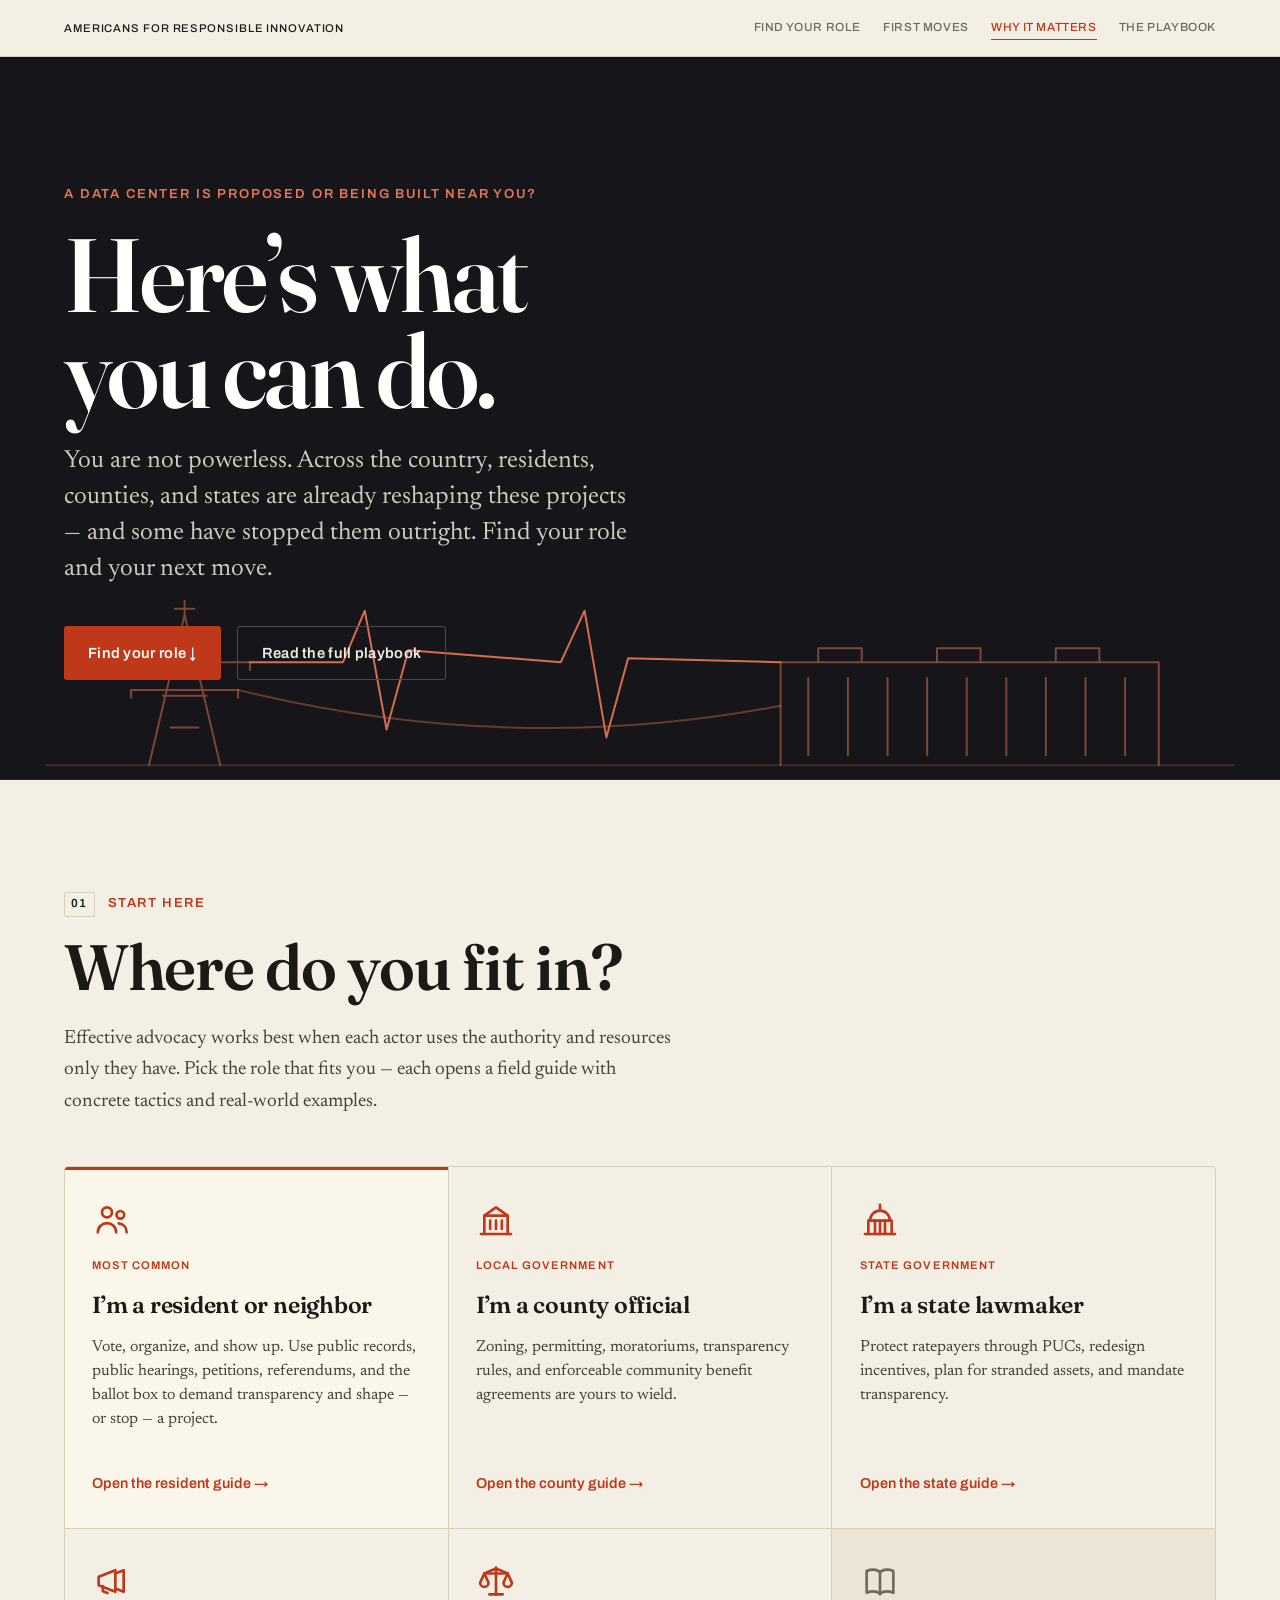
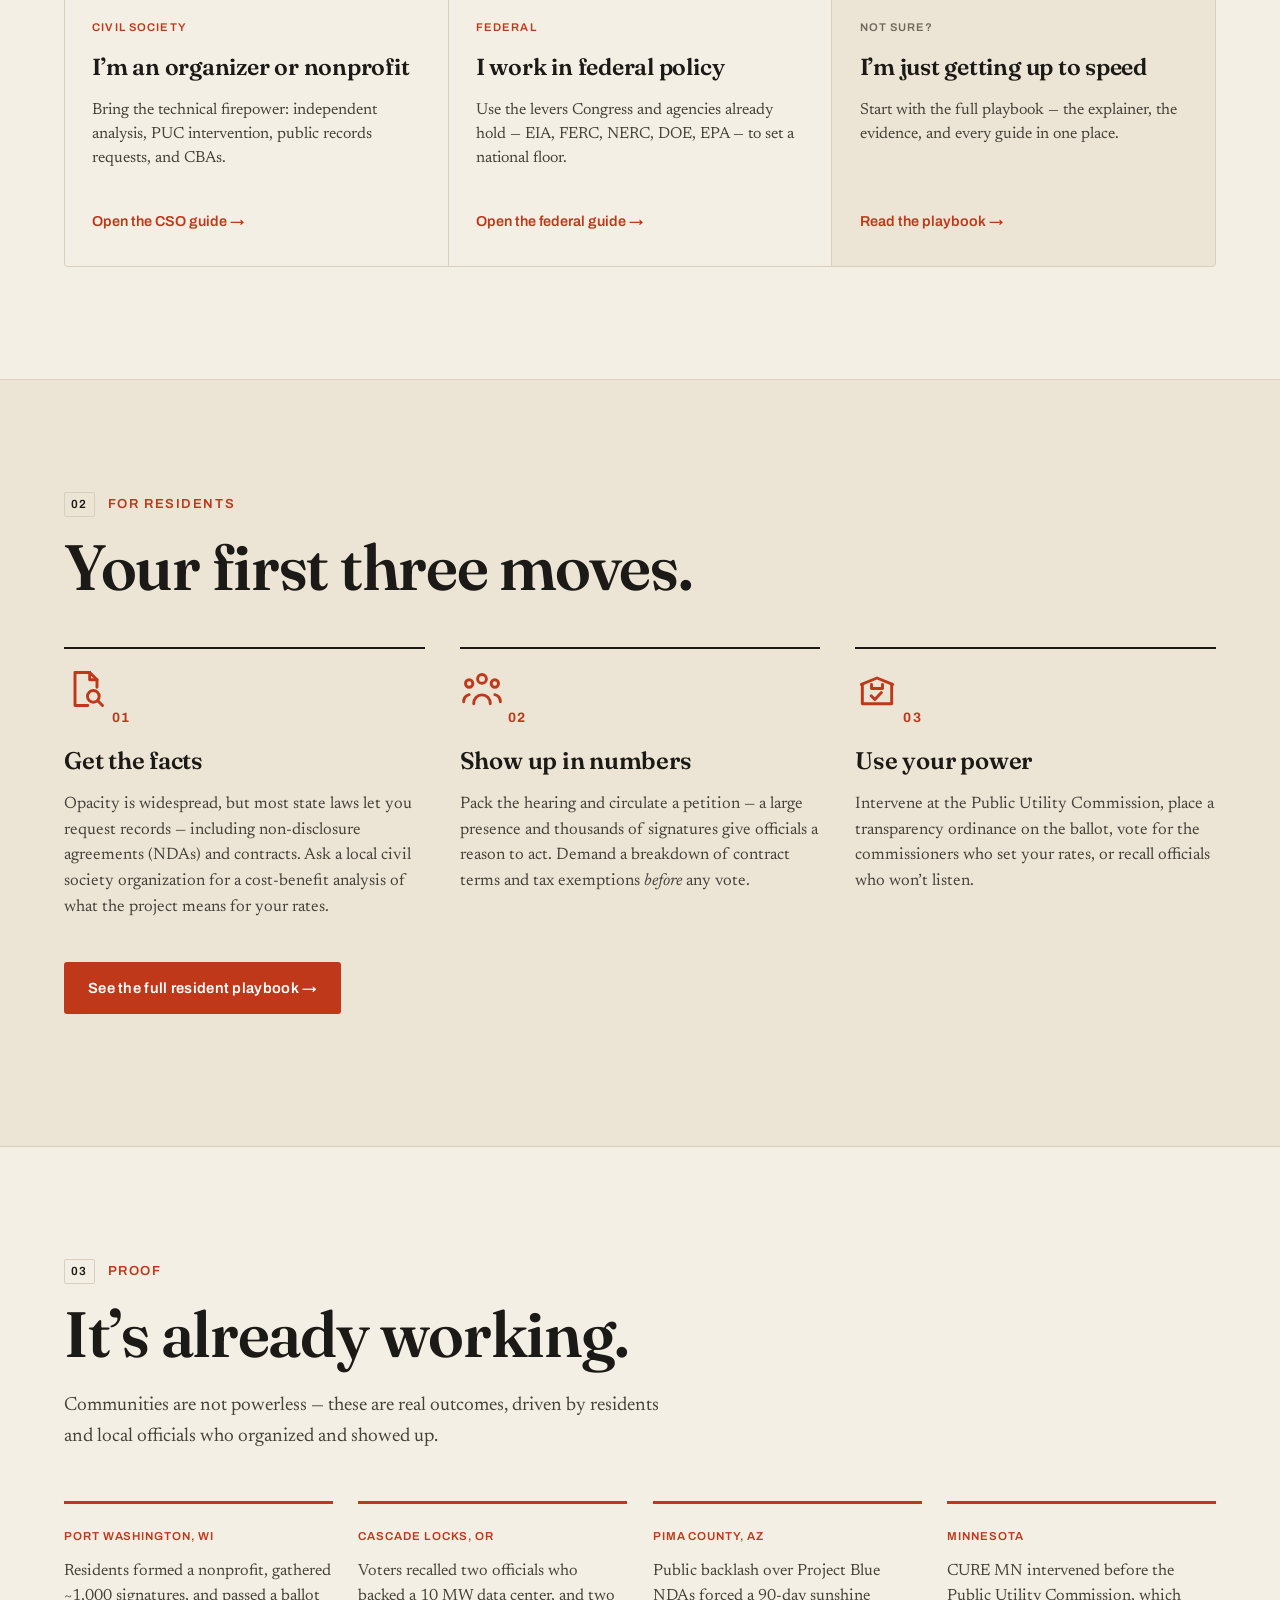
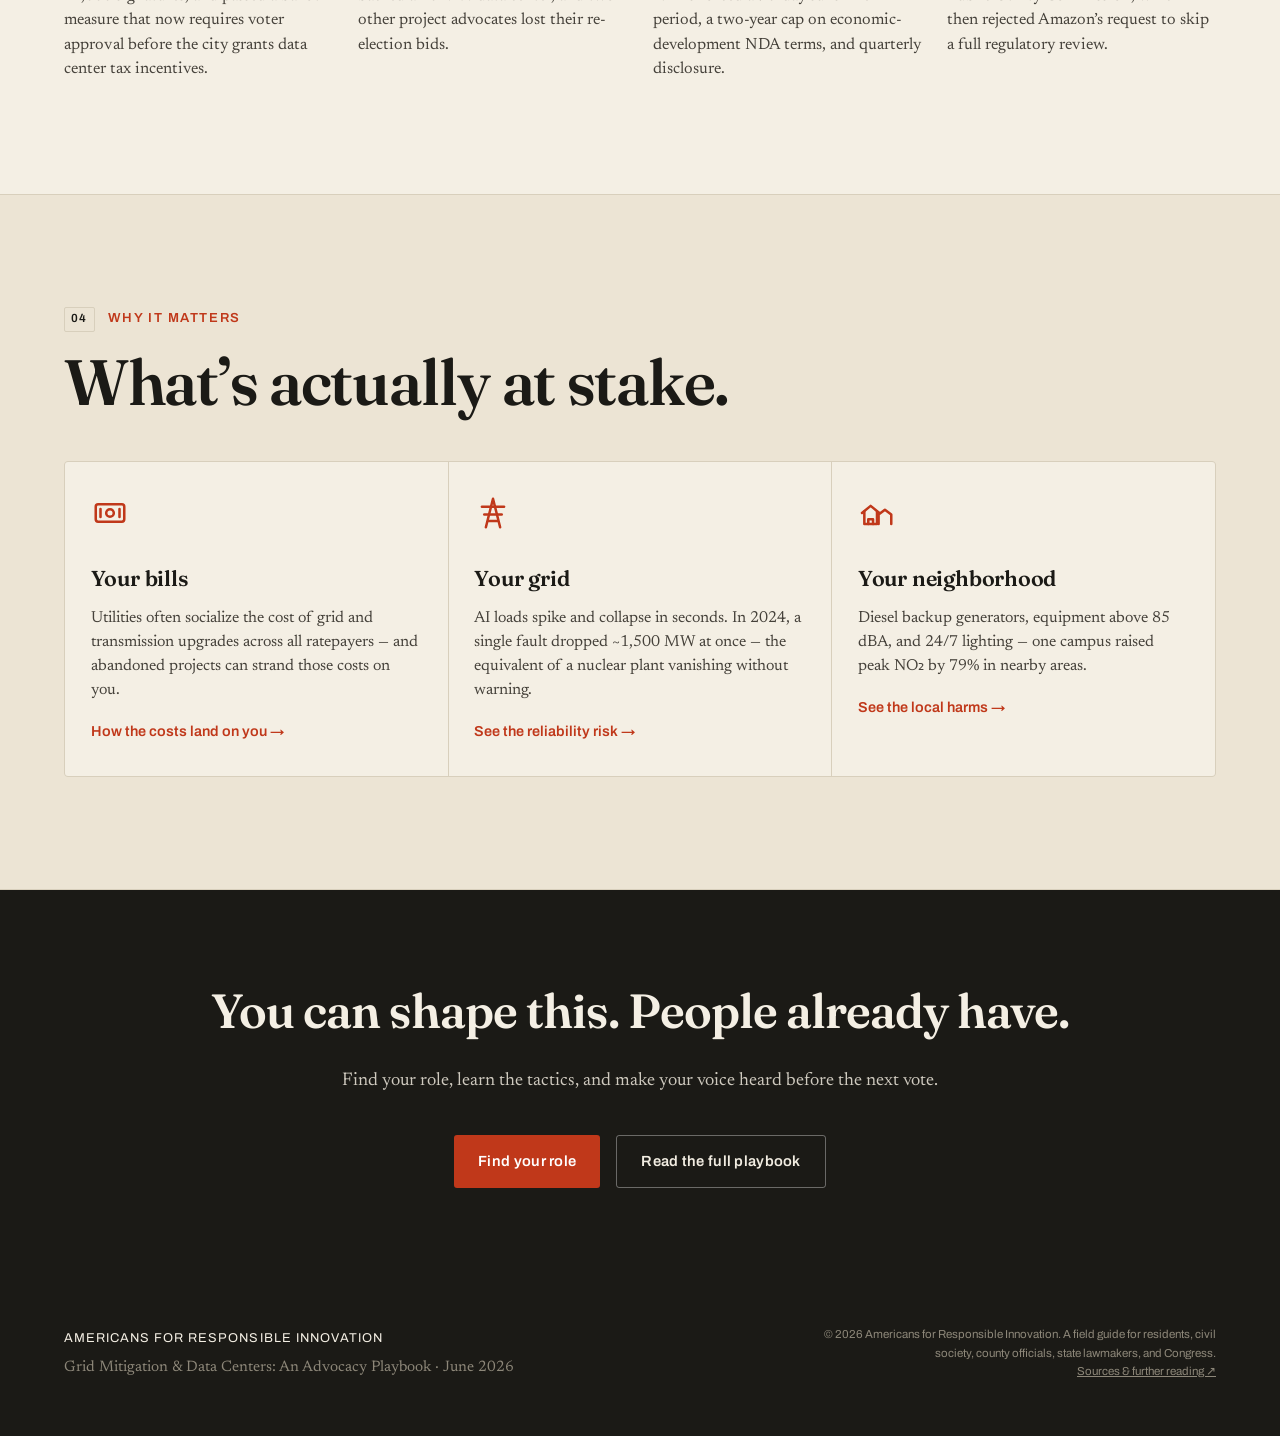
==== commit a4e9d483: "Add imagery + fix router grid to 3x2 (no wasted space) - Role router: fixed 3-column grid (6 cards =" ====
--- a/action.html
+++ b/action.html
@@ -28,9 +28,30 @@
   <main id="top">
     <!-- ░░ ACTION HERO ░░ -->
     <section class="action-hero">
-      <div class="ekg ekg-bold" aria-hidden="true">
-        <svg viewBox="0 0 1200 200" preserveAspectRatio="none">
-          <path d="M0,100 L260,100 L290,100 L305,40 L320,160 L335,70 L350,100 L600,100 L630,100 L645,30 L662,170 L678,60 L694,100 L960,100 L990,100 L1005,45 L1020,155 L1035,75 L1050,100 L1200,100" />
+      <div class="hero-art" aria-hidden="true">
+        <svg viewBox="0 0 1200 200" preserveAspectRatio="xMidYMax meet">
+          <path class="ha-ground" d="M0 186 H1200" />
+          <!-- transmission tower -->
+          <g class="ha-tower">
+            <path d="M104 186 L140 34 L176 186" />
+            <path d="M140 34 V20" />
+            <path d="M130 28 H150" />
+            <path d="M126 148 H154" />
+            <path d="M118 116 H162" />
+            <path d="M74 82 H206" />
+            <path d="M86 110 H194" />
+            <path d="M74 82 V90 M206 82 V90 M86 110 V118 M194 110 V118" />
+          </g>
+          <!-- sagging power line -->
+          <path class="ha-line" d="M194 110 Q470 178 742 126" />
+          <!-- spiky 'load' line carrying the signal into the building -->
+          <path class="ha-signal" d="M206 82 L300 82 L322 30 L344 150 L366 70 L520 82 L544 30 L566 158 L588 78 L742 82" />
+          <!-- data center building -->
+          <g class="ha-dc">
+            <path d="M742 186 V82 H1124 V186" />
+            <path d="M770 98 V176 M810 98 V176 M850 98 V176 M890 98 V176 M930 98 V176 M970 98 V176 M1010 98 V176 M1050 98 V176 M1090 98 V176" />
+            <path d="M780 82 V68 H824 V82 M900 82 V68 H944 V82 M1020 82 V68 H1064 V82" />
+          </g>
         </svg>
       </div>
       <div class="container action-hero-inner">
@@ -61,6 +82,7 @@
 
         <div class="roles">
           <a class="role-card role-card--primary" href="index.html?guide=citizens#guides">
+            <span class="ico role-ico"><svg viewBox="0 0 24 24"><circle cx="9" cy="8" r="3"/><path d="M3.5 20c0-3.3 2.5-5.5 5.5-5.5s5.5 2.2 5.5 5.5"/><circle cx="17" cy="9.5" r="2.3"/><path d="M16 14.6c2.8.2 4.8 2.3 4.8 5.4"/></svg></span>
             <span class="role-eyebrow">Most common</span>
             <h3>I’m a resident or neighbor</h3>
             <p>Vote, organize, and show up. Use public records, public hearings, petitions,
@@ -69,6 +91,7 @@
             <span class="role-go">Open the resident guide →</span>
           </a>
           <a class="role-card" href="index.html?guide=county#guides">
+            <span class="ico role-ico"><svg viewBox="0 0 24 24"><path d="M3 21h18"/><path d="M5 21V10l7-5 7 5v11"/><path d="M5 10h14"/><path d="M8.5 13v5M12 13v5M15.5 13v5"/></svg></span>
             <span class="role-eyebrow">Local government</span>
             <h3>I’m a county official</h3>
             <p>Zoning, permitting, moratoriums, transparency rules, and enforceable community
@@ -76,6 +99,7 @@
             <span class="role-go">Open the county guide →</span>
           </a>
           <a class="role-card" href="index.html?guide=state#guides">
+            <span class="ico role-ico"><svg viewBox="0 0 24 24"><path d="M3 21h18"/><path d="M5 21v-8h14v8"/><path d="M6 13a6 6 0 0112 0"/><path d="M12 3.5V7"/><path d="M9 13v8M12 13v8M15 13v8"/></svg></span>
             <span class="role-eyebrow">State government</span>
             <h3>I’m a state lawmaker</h3>
             <p>Protect ratepayers through PUCs, redesign incentives, plan for stranded assets,
@@ -83,6 +107,7 @@
             <span class="role-go">Open the state guide →</span>
           </a>
           <a class="role-card" href="index.html?guide=cso#guides">
+            <span class="ico role-ico"><svg viewBox="0 0 24 24"><path d="M4 9.5v5l10 4v-13l-10 4z"/><path d="M14 7.5l5-2v13l-5-2"/><path d="M6.5 15v3.2l2.8 1"/></svg></span>
             <span class="role-eyebrow">Civil society</span>
             <h3>I’m an organizer or nonprofit</h3>
             <p>Bring the technical firepower: independent analysis, PUC intervention, public
@@ -90,6 +115,7 @@
             <span class="role-go">Open the CSO guide →</span>
           </a>
           <a class="role-card" href="index.html?guide=federal#guides">
+            <span class="ico role-ico"><svg viewBox="0 0 24 24"><path d="M12 4v16"/><path d="M8 20h8"/><path d="M5 7.5h14"/><path d="M12 4.5l-7 3M12 4.5l7 3"/><path d="M2.5 13a2.5 2.5 0 005 0L5 7.5 2.5 13z"/><path d="M16.5 13a2.5 2.5 0 005 0L19 7.5l-2.5 5.5z"/></svg></span>
             <span class="role-eyebrow">Federal</span>
             <h3>I work in federal policy</h3>
             <p>Use the levers Congress and agencies already hold — EIA, FERC, NERC, DOE, EPA —
@@ -97,6 +123,7 @@
             <span class="role-go">Open the federal guide →</span>
           </a>
           <a class="role-card role-card--muted" href="index.html">
+            <span class="ico role-ico"><svg viewBox="0 0 24 24"><path d="M12 6.5C9.8 5 6.5 5 4 6v13c2.5-1 5.8-1 8 .5 2.2-1.5 5.5-1.5 8-.5V6c-2.5-1-5.8-1-8 .5z"/><path d="M12 6.5V20"/></svg></span>
             <span class="role-eyebrow">Not sure?</span>
             <h3>I’m just getting up to speed</h3>
             <p>Start with the full playbook — the explainer, the evidence, and every guide in
@@ -117,6 +144,7 @@
 
         <div class="moves">
           <article class="move">
+            <span class="ico move-ico"><svg viewBox="0 0 24 24"><path d="M14 3H6v18h7"/><path d="M14 3l4 4v4"/><path d="M14 3v4h4"/><circle cx="16" cy="16" r="3.2"/><path d="M18.4 18.4L21 21"/></svg></span>
             <span class="move-num">01</span>
             <h3>Get the facts</h3>
             <p>Opacity is widespread, but most state laws let you request records — including
@@ -125,6 +153,7 @@
             rates.</p>
           </article>
           <article class="move">
+            <span class="ico move-ico"><svg viewBox="0 0 24 24"><circle cx="12" cy="6.5" r="2.4"/><circle cx="5" cy="9" r="2"/><circle cx="19" cy="9" r="2"/><path d="M7.5 20c0-3 2-4.8 4.5-4.8s4.5 1.8 4.5 4.8"/><path d="M2 19c0-2 1-3.4 3-3.9M22 19c0-2-1-3.4-3-3.9"/></svg></span>
             <span class="move-num">02</span>
             <h3>Show up in numbers</h3>
             <p>Pack the hearing and circulate a petition — a large presence and thousands of
@@ -132,6 +161,7 @@
             and tax exemptions <em>before</em> any vote.</p>
           </article>
           <article class="move">
+            <span class="ico move-ico"><svg viewBox="0 0 24 24"><path d="M3.5 9.5L12 6l8.5 3.5"/><path d="M4 9.5V20h16V9.5"/><path d="M9 9.5v2.2h6V9.5"/><path d="M8.8 15.7l2 2 3.6-3.8"/></svg></span>
             <span class="move-num">03</span>
             <h3>Use your power</h3>
             <p>Intervene at the Public Utility Commission, place a transparency ordinance on
@@ -189,21 +219,21 @@
         </header>
         <div class="actors">
           <a class="actor why-card" href="index.html#incentives">
-            <span class="actor-num">$</span>
+            <span class="ico why-ico"><svg viewBox="0 0 24 24"><rect x="3" y="6.5" width="18" height="11" rx="1.5"/><circle cx="12" cy="12" r="2.4"/><path d="M6 9.5v5M18 9.5v5"/></svg></span>
             <h4>Your bills</h4>
             <p>Utilities often socialize the cost of grid and transmission upgrades across all
             ratepayers — and abandoned projects can strand those costs on you.</p>
             <span class="role-go">How the costs land on you →</span>
           </a>
           <a class="actor why-card" href="index.html#energy">
-            <span class="actor-num">⚡</span>
+            <span class="ico why-ico"><svg viewBox="0 0 24 24"><path d="M7.5 21L12 3l4.5 18"/><path d="M5 8h14"/><path d="M6.5 13h11"/><path d="M9.3 17h5.4"/></svg></span>
             <h4>Your grid</h4>
             <p>AI loads spike and collapse in seconds. In 2024, a single fault dropped ~1,500
             MW at once — the equivalent of a nuclear plant vanishing without warning.</p>
             <span class="role-go">See the reliability risk →</span>
           </a>
           <a class="actor why-card" href="index.html#energy">
-            <span class="actor-num">◍</span>
+            <span class="ico why-ico"><svg viewBox="0 0 24 24"><path d="M2.5 12l5.5-4.5L13.5 12"/><path d="M4 11v8h8v-8"/><path d="M13 19v-6l4-3 4 3v6"/><path d="M6.5 19v-3h3v3"/></svg></span>
             <h4>Your neighborhood</h4>
             <p>Diesel backup generators, equipment above 85 dBA, and 24/7 lighting — one
             campus raised peak NO₂ by 79% in nearby areas.</p>
--- a/styles.css
+++ b/styles.css
@@ -536,10 +536,38 @@
 
 /* ── Role router ────────────────────────────────────── */
 .roles {
-  display: grid; grid-template-columns: repeat(auto-fit, minmax(16rem, 1fr));
+  display: grid; grid-template-columns: repeat(3, 1fr);
   gap: 1px; background: var(--rule);
   border: 1px solid var(--rule); border-radius: 4px; overflow: hidden;
 }
+
+/* ── Line icons (shared) ────────────────────────────── */
+.ico { display: inline-block; color: var(--signal); }
+.ico svg {
+  display: block; width: 100%; height: 100%;
+  fill: none; stroke: currentColor; stroke-width: 1.6;
+  stroke-linecap: round; stroke-linejoin: round;
+}
+.role-ico { width: 40px; height: 40px; margin-bottom: 1.1rem; }
+.role-card--muted .role-ico { color: var(--ink-3); }
+.move-ico { width: 44px; height: 44px; margin-bottom: 0.7rem; }
+.why-ico { width: 38px; height: 38px; margin-bottom: 0.2rem; }
+
+/* ── Hero illustration ──────────────────────────────── */
+.hero-art {
+  position: absolute; left: 0; right: 0; bottom: 0;
+  height: clamp(150px, 22vh, 215px); pointer-events: none;
+}
+.hero-art svg { width: 100%; height: 100%; display: block; }
+.hero-art path, .hero-art rect {
+  fill: none; stroke: #e8754f; stroke-width: 2;
+  stroke-linecap: round; stroke-linejoin: round;
+}
+.ha-ground { opacity: 0.2; }
+.ha-tower { opacity: 0.5; }
+.ha-line { opacity: 0.38; }
+.ha-dc { opacity: 0.5; }
+.ha-signal { opacity: 0.92; stroke-width: 2.4; }
 .role-card {
   background: var(--paper); padding: 2rem 1.7rem; text-decoration: none; color: inherit;
   display: flex; flex-direction: column; transition: background 0.2s;
@@ -604,8 +632,14 @@
 }
 .cta-band > .container > p { color: #cfcabf; font-size: 1.15rem; margin: 1rem 0 2rem; }
 
+@media (max-width: 900px) {
+  .roles { grid-template-columns: repeat(2, 1fr); }
+}
 @media (max-width: 860px) {
   .moves { grid-template-columns: 1fr; gap: 1.8rem; }
+}
+@media (max-width: 560px) {
+  .roles { grid-template-columns: 1fr; }
 }
 
 /* ── Sources page ───────────────────────────────────── */
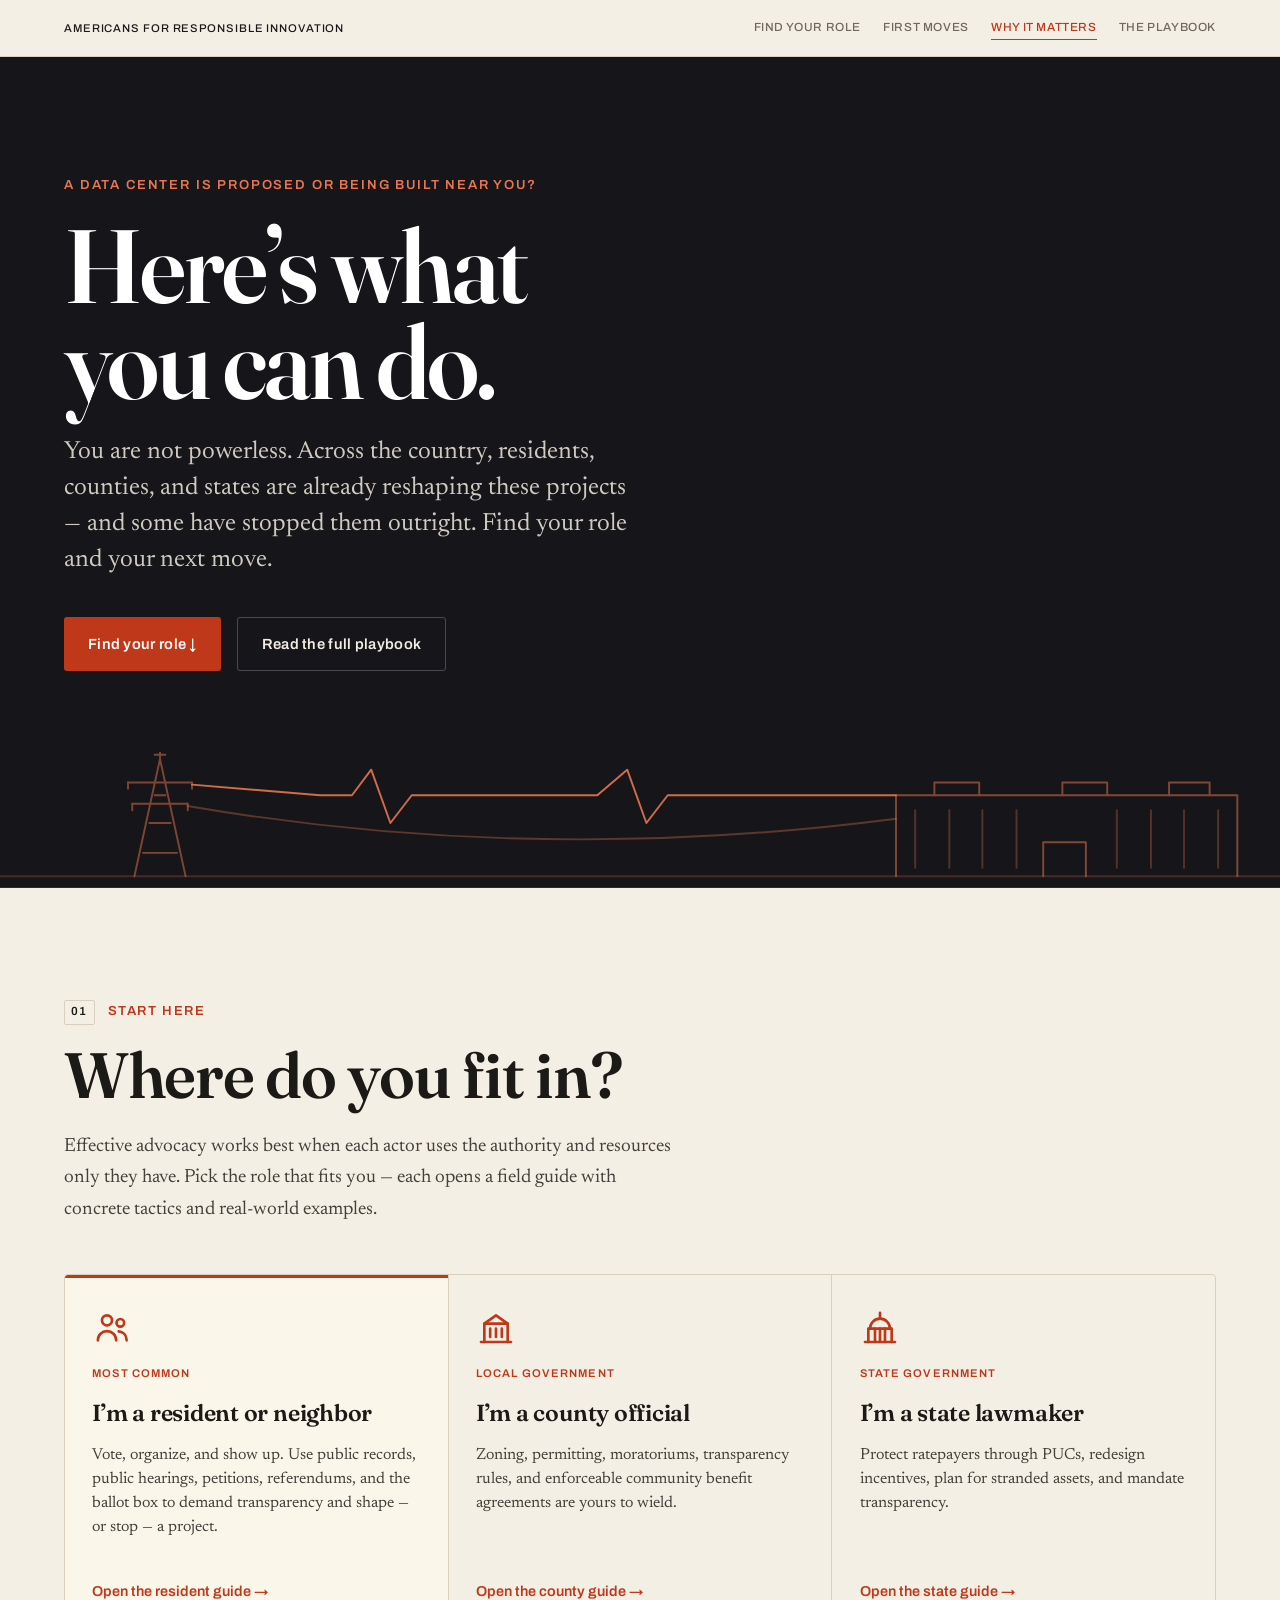
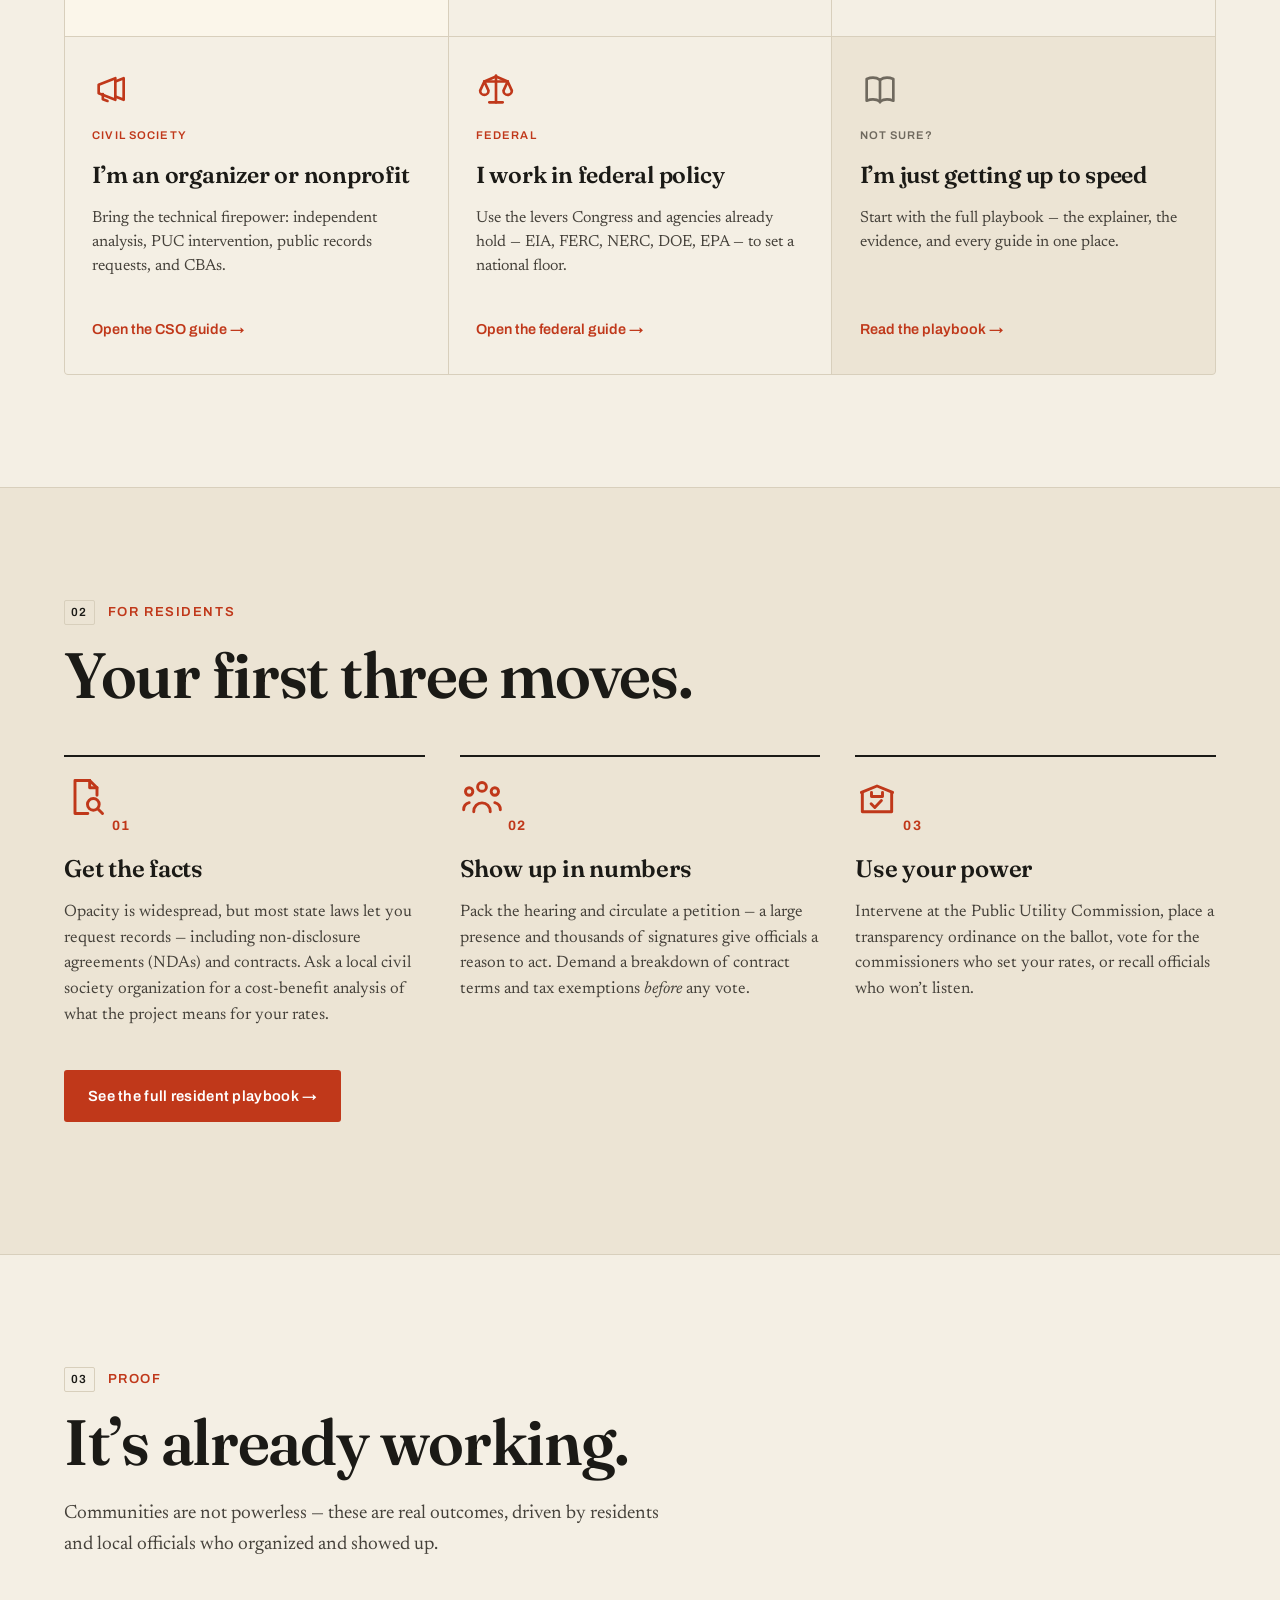
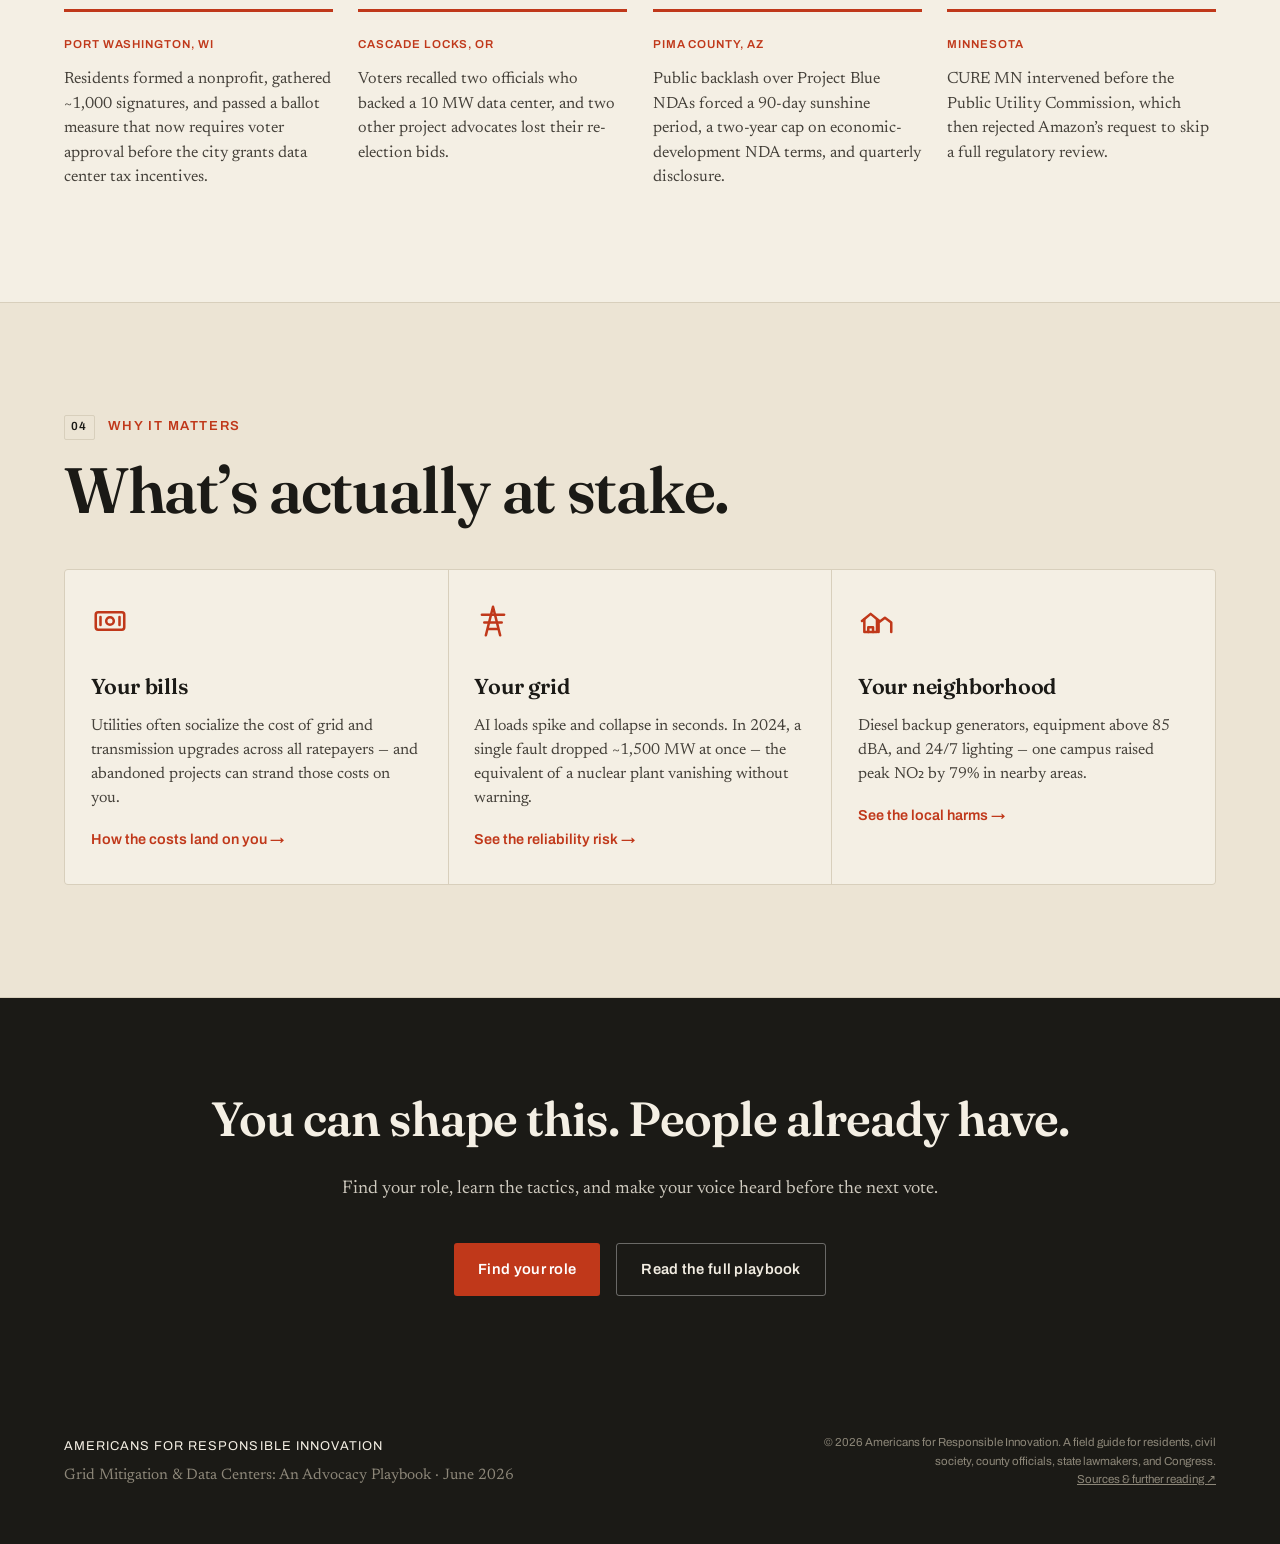
==== commit b5545e5d: "Fix hero illustration: clear band below CTAs, contained spikes, cleaner art - Increase hero bottom p" ====
--- a/action.html
+++ b/action.html
@@ -29,29 +29,27 @@
     <!-- ░░ ACTION HERO ░░ -->
     <section class="action-hero">
       <div class="hero-art" aria-hidden="true">
-        <svg viewBox="0 0 1200 200" preserveAspectRatio="xMidYMax meet">
-          <path class="ha-ground" d="M0 186 H1200" />
+        <svg viewBox="0 0 1200 160" preserveAspectRatio="xMidYMax slice">
+          <path class="ha-ground" d="M0 150 H1200" />
           <!-- transmission tower -->
           <g class="ha-tower">
-            <path d="M104 186 L140 34 L176 186" />
-            <path d="M140 34 V20" />
-            <path d="M130 28 H150" />
-            <path d="M126 148 H154" />
-            <path d="M118 116 H162" />
-            <path d="M74 82 H206" />
-            <path d="M86 110 H194" />
-            <path d="M74 82 V90 M206 82 V90 M86 110 V118 M194 110 V118" />
+            <path d="M126 150 L150 40 L174 150" />
+            <path d="M150 40 V32 M145 36 H155" />
+            <path d="M134 128 H166 M140 100 H160 M145 74 H155" />
+            <path d="M120 62 H180 M124 82 H176" />
+            <path d="M120 62 V68 M180 62 V68 M124 82 V88 M176 82 V88" />
           </g>
-          <!-- sagging power line -->
-          <path class="ha-line" d="M194 110 Q470 178 742 126" />
+          <!-- lower sagging transmission line -->
+          <path class="ha-line" d="M176 84 Q500 140 840 96" />
           <!-- spiky 'load' line carrying the signal into the building -->
-          <path class="ha-signal" d="M206 82 L300 82 L322 30 L344 150 L366 70 L520 82 L544 30 L566 158 L588 78 L742 82" />
+          <path class="ha-signal" d="M180 64 L300 74 L330 74 L348 50 L366 100 L386 74 L560 74 L588 50 L606 100 L626 74 L840 74" />
           <!-- data center building -->
           <g class="ha-dc">
-            <path d="M742 186 V82 H1124 V186" />
-            <path d="M770 98 V176 M810 98 V176 M850 98 V176 M890 98 V176 M930 98 V176 M970 98 V176 M1010 98 V176 M1050 98 V176 M1090 98 V176" />
-            <path d="M780 82 V68 H824 V82 M900 82 V68 H944 V82 M1020 82 V68 H1064 V82" />
+            <path d="M840 150 V74 H1160 V150" />
+            <path d="M876 74 V62 H918 V74 M996 74 V62 H1038 V74 M1096 74 V62 H1134 V74" />
+            <path d="M978 150 V118 H1018 V150" />
           </g>
+          <path class="ha-louver" d="M858 88 V142 M890 88 V142 M921 88 V142 M953 88 V142 M1047 88 V142 M1079 88 V142 M1110 88 V142 M1142 88 V142" />
         </svg>
       </div>
       <div class="container action-hero-inner">
--- a/styles.css
+++ b/styles.css
@@ -512,7 +512,7 @@
 .action-hero {
   position: relative; overflow: hidden;
   background: var(--dark); color: var(--dark-paper);
-  padding: clamp(5rem, 14vh, 9.5rem) 0 clamp(4rem, 11vh, 7rem);
+  padding: clamp(5rem, 13vh, 9rem) 0 clamp(10.5rem, 24vh, 15rem);
   border-bottom: 1px solid #2a2a30;
 }
 .ekg-bold { inset: auto 0 0 0; height: 150px; opacity: 0.16; }
@@ -556,18 +556,19 @@
 /* ── Hero illustration ──────────────────────────────── */
 .hero-art {
   position: absolute; left: 0; right: 0; bottom: 0;
-  height: clamp(150px, 22vh, 215px); pointer-events: none;
+  height: clamp(115px, 15vh, 160px); pointer-events: none;
 }
 .hero-art svg { width: 100%; height: 100%; display: block; }
 .hero-art path, .hero-art rect {
-  fill: none; stroke: #e8754f; stroke-width: 2;
+  fill: none; stroke: #e8754f; stroke-width: 1.8;
   stroke-linecap: round; stroke-linejoin: round;
 }
-.ha-ground { opacity: 0.2; }
+.ha-ground { opacity: 0.22; }
 .ha-tower { opacity: 0.5; }
-.ha-line { opacity: 0.38; }
-.ha-dc { opacity: 0.5; }
-.ha-signal { opacity: 0.92; stroke-width: 2.4; }
+.ha-line { opacity: 0.34; }
+.ha-louver { opacity: 0.3; stroke-width: 1.1; }
+.ha-dc { opacity: 0.52; }
+.ha-signal { opacity: 0.9; stroke-width: 2.2; }
 .role-card {
   background: var(--paper); padding: 2rem 1.7rem; text-decoration: none; color: inherit;
   display: flex; flex-direction: column; transition: background 0.2s;
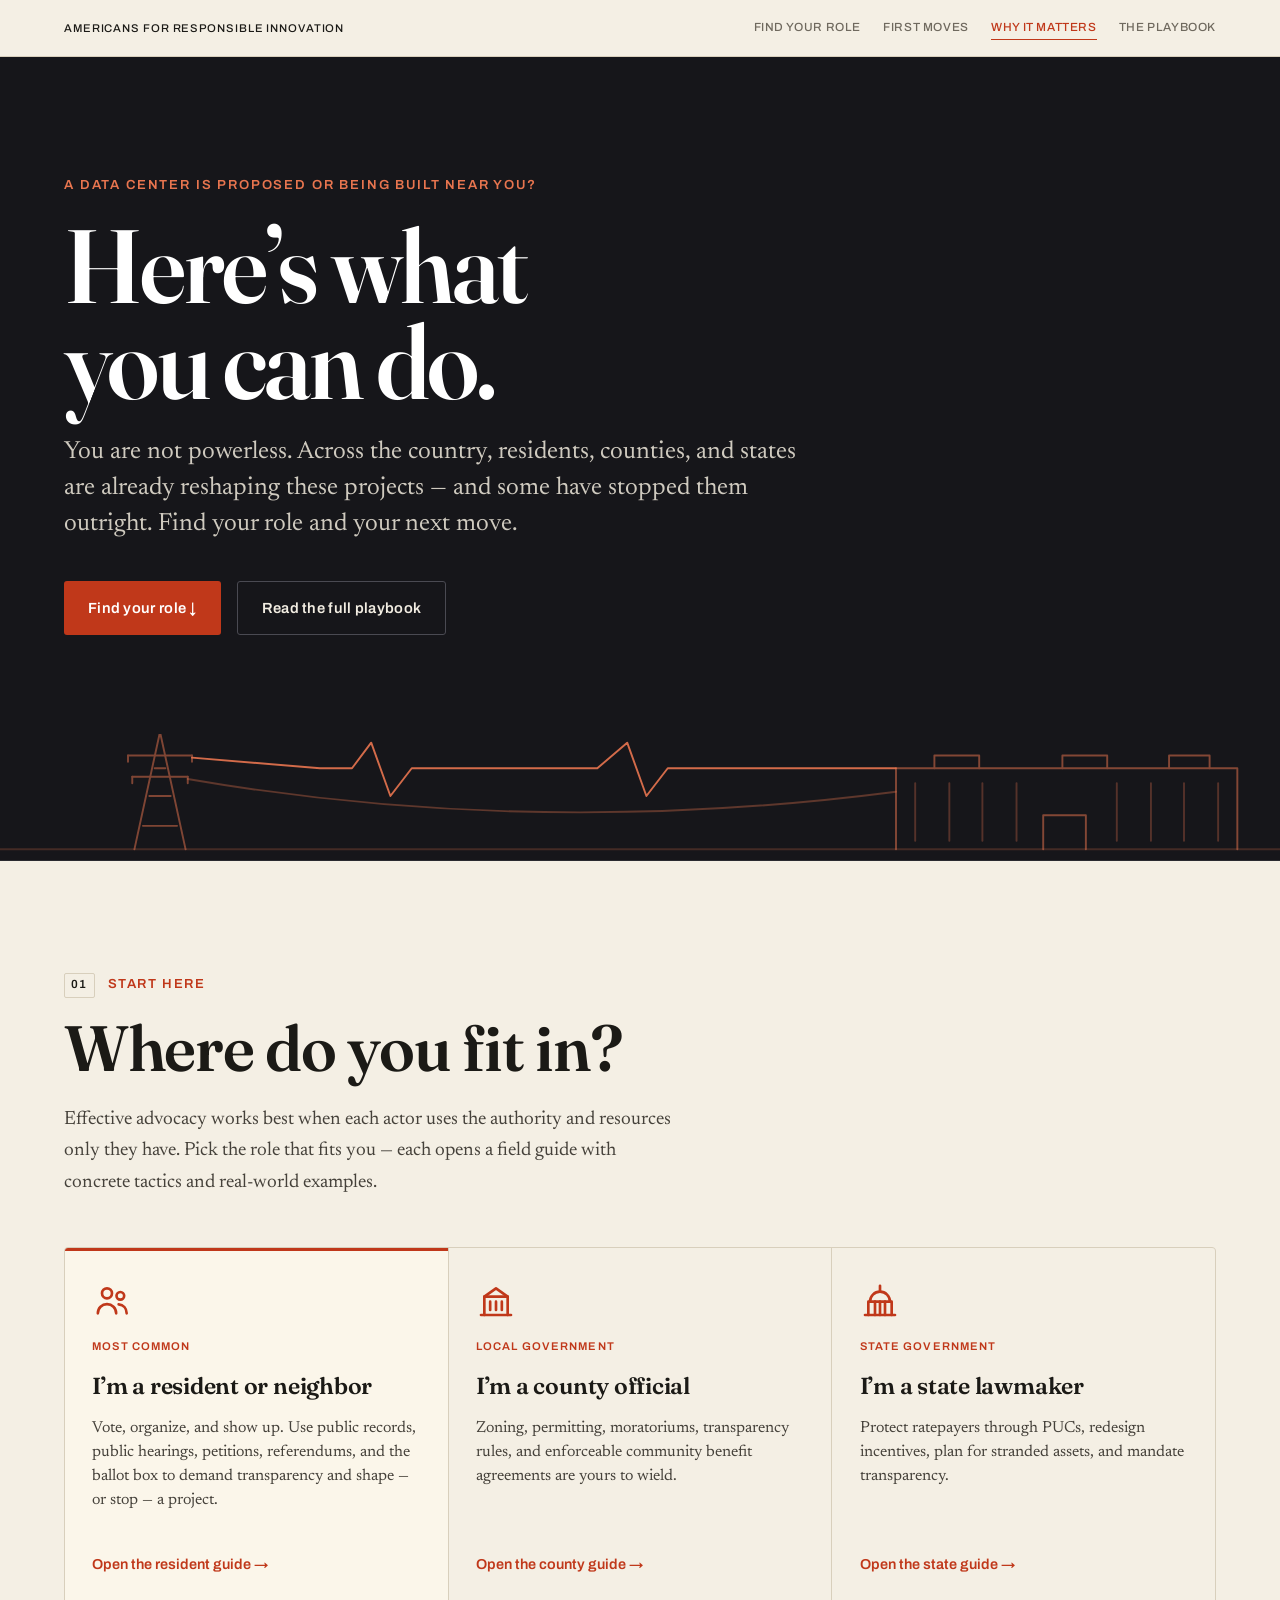
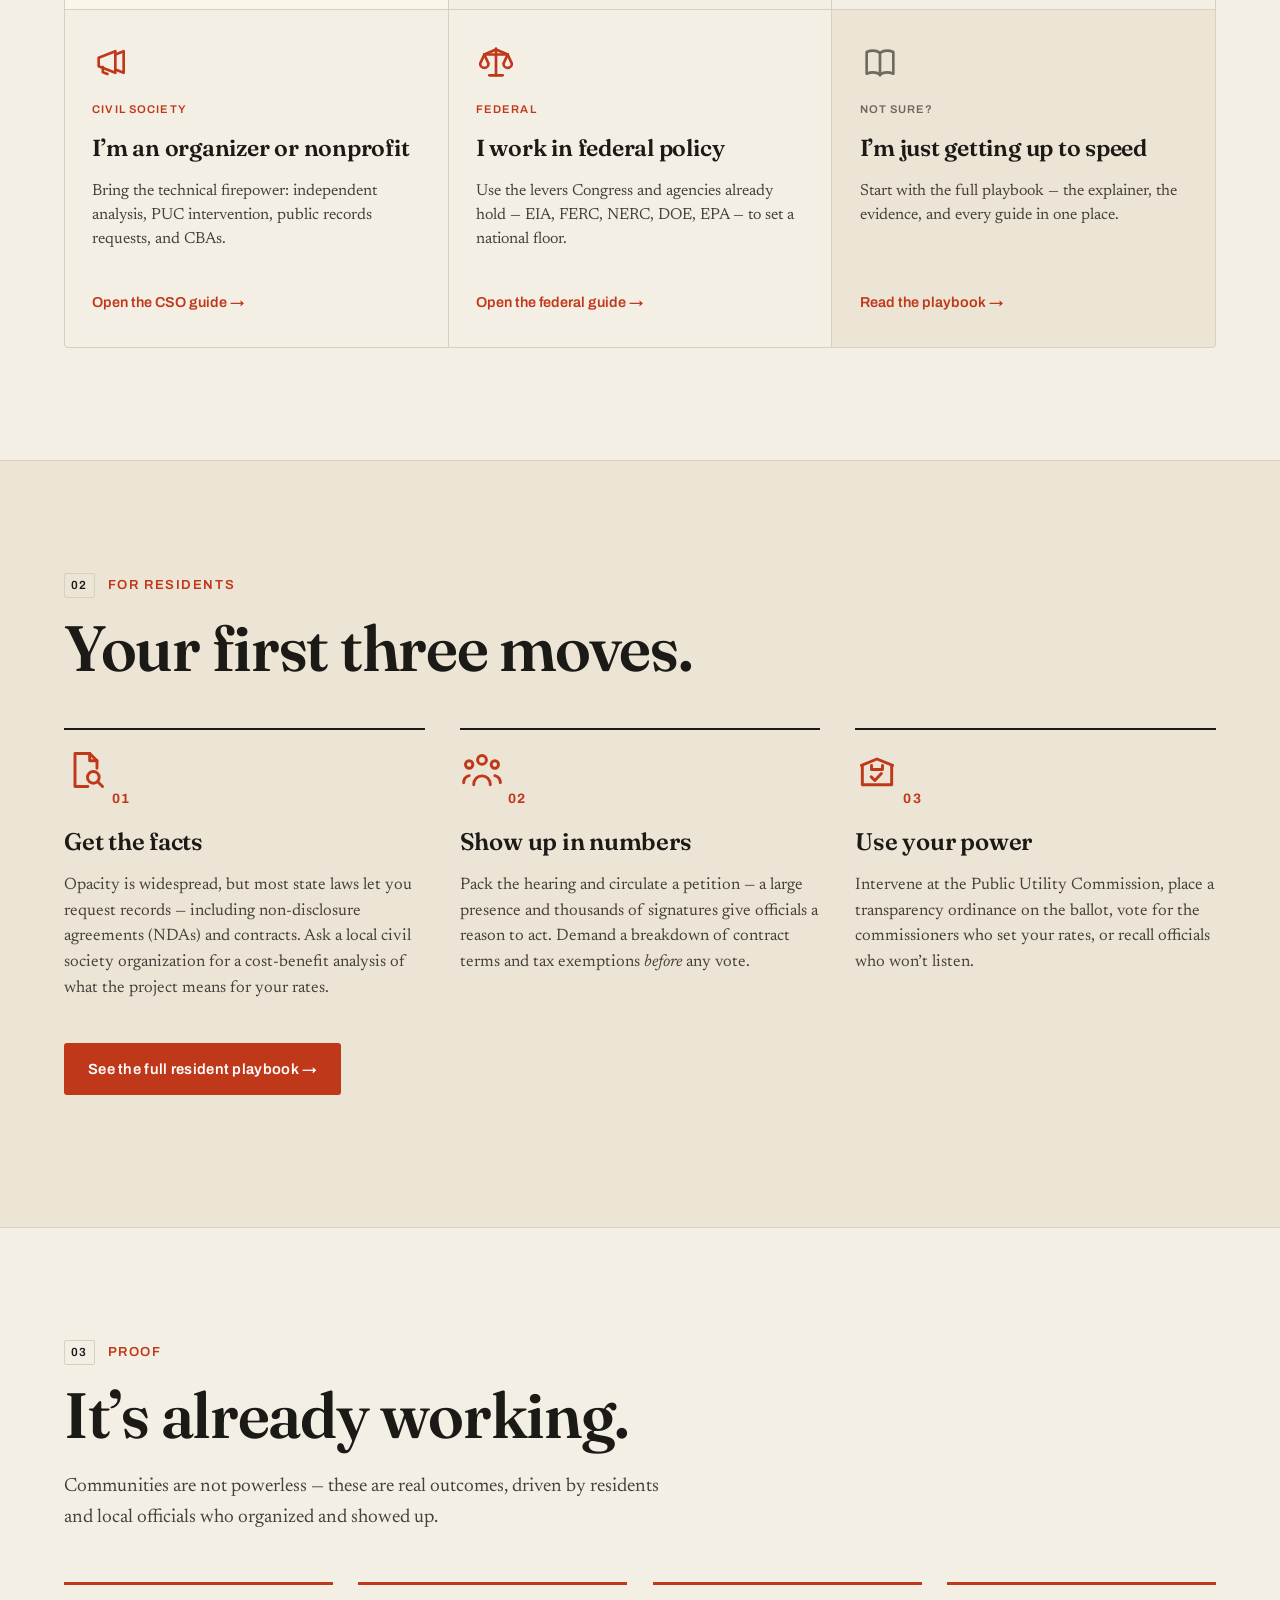
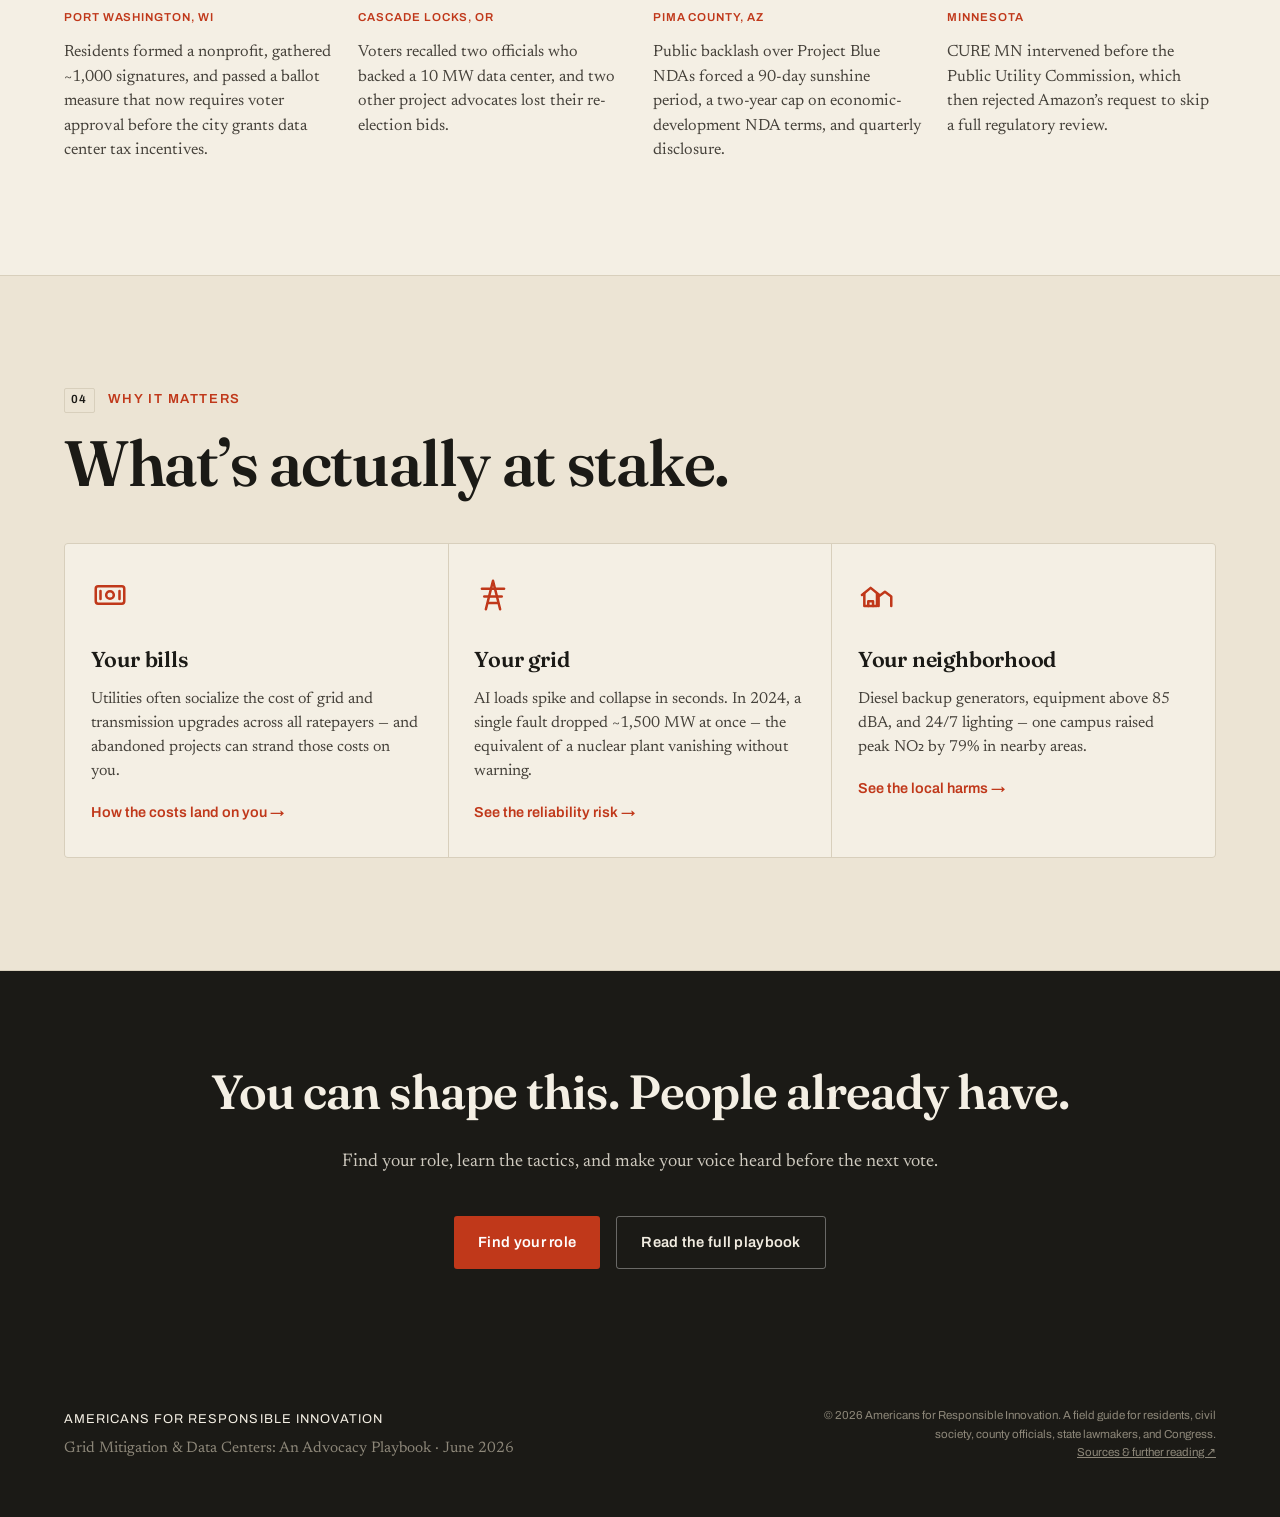
==== commit 6ccc650b: "Cache-bust CSS + more hero breathing room - Version the stylesheet link (styles.css?v=3) across all " ====
--- a/action.html
+++ b/action.html
@@ -8,7 +8,7 @@
   <link rel="preconnect" href="https://fonts.googleapis.com" />
   <link rel="preconnect" href="https://fonts.gstatic.com" crossorigin />
   <link href="https://fonts.googleapis.com/css2?family=Archivo:wght@400;500;600;700&family=Fraunces:ital,opsz,wght@0,9..144,300..900;1,9..144,400..700&family=Newsreader:ital,opsz,wght@0,6..72,300..600;1,6..72,300..500&display=swap" rel="stylesheet" />
-  <link rel="stylesheet" href="styles.css" />
+  <link rel="stylesheet" href="styles.css?v=3" />
 </head>
 <body class="action-page">
   <div class="progress" id="progress" aria-hidden="true"></div>
--- a/styles.css
+++ b/styles.css
@@ -512,7 +512,7 @@
 .action-hero {
   position: relative; overflow: hidden;
   background: var(--dark); color: var(--dark-paper);
-  padding: clamp(5rem, 13vh, 9rem) 0 clamp(10.5rem, 24vh, 15rem);
+  padding: clamp(5rem, 13vh, 9rem) 0 clamp(12rem, 25vh, 16rem);
   border-bottom: 1px solid #2a2a30;
 }
 .ekg-bold { inset: auto 0 0 0; height: 150px; opacity: 0.16; }
@@ -528,7 +528,7 @@
   margin-bottom: 1.6rem;
 }
 .action-hero .standfirst {
-  font-family: var(--serif-text); color: #cfcabf; max-width: 36rem;
+  font-family: var(--serif-text); color: #cfcabf; max-width: 46rem;
   font-size: clamp(1.2rem, 2.3vw, 1.55rem); line-height: 1.45;
 }
 .hero-cta { display: flex; gap: 1rem; margin-top: 2.4rem; flex-wrap: wrap; }
@@ -556,7 +556,7 @@
 /* ── Hero illustration ──────────────────────────────── */
 .hero-art {
   position: absolute; left: 0; right: 0; bottom: 0;
-  height: clamp(115px, 15vh, 160px); pointer-events: none;
+  height: clamp(108px, 14vh, 150px); pointer-events: none;
 }
 .hero-art svg { width: 100%; height: 100%; display: block; }
 .hero-art path, .hero-art rect {
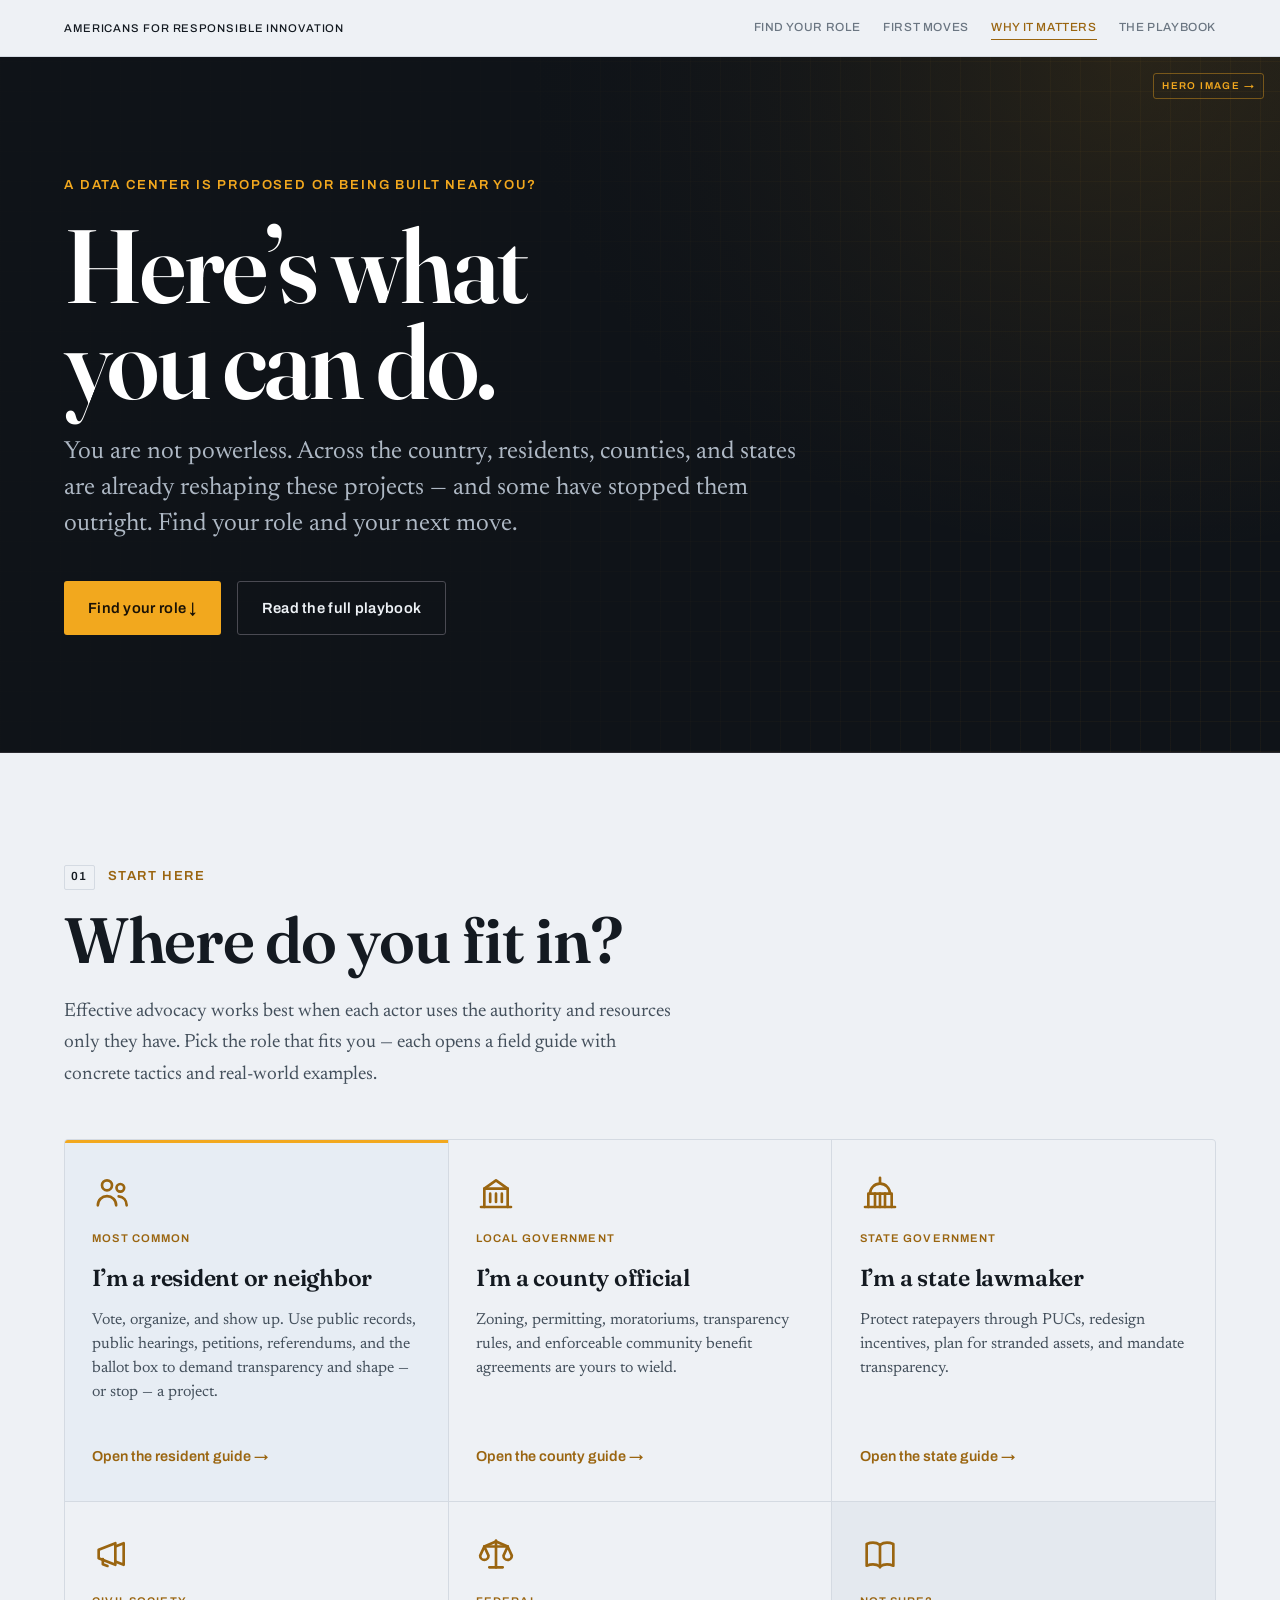
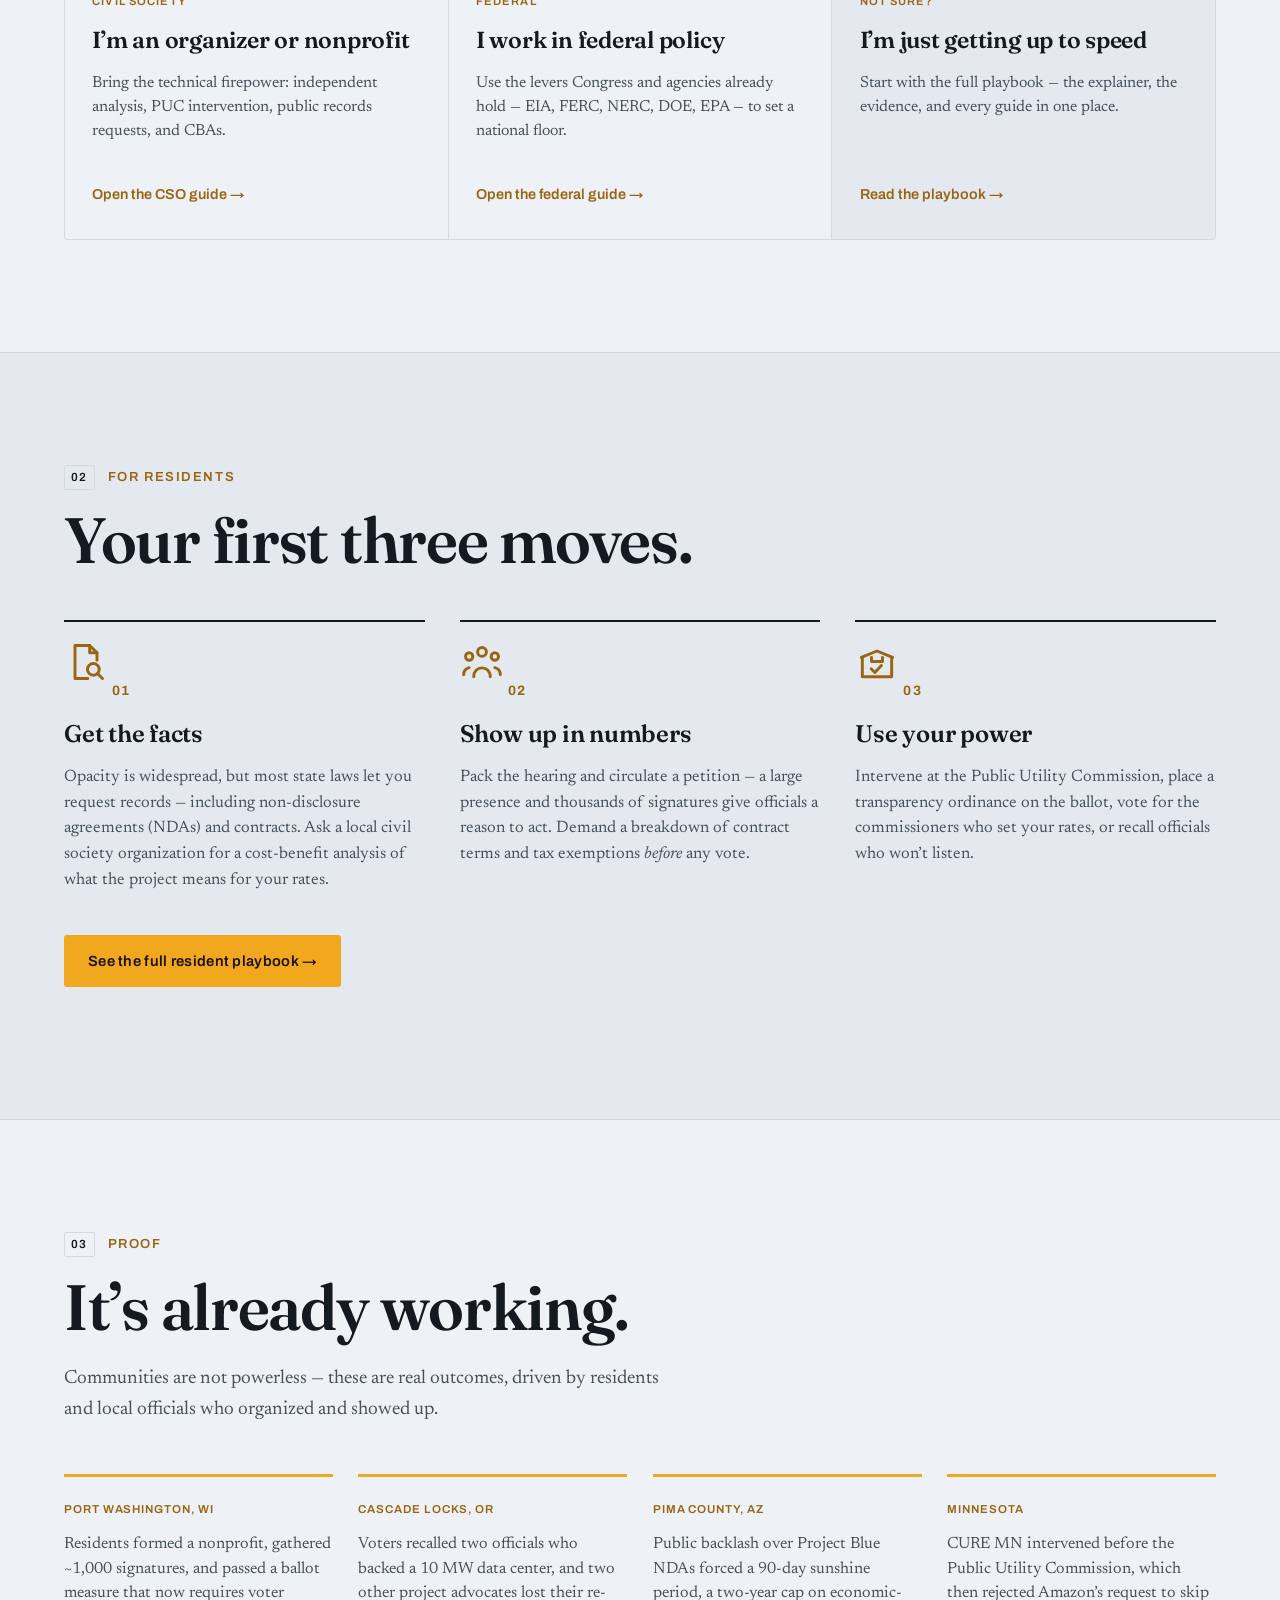
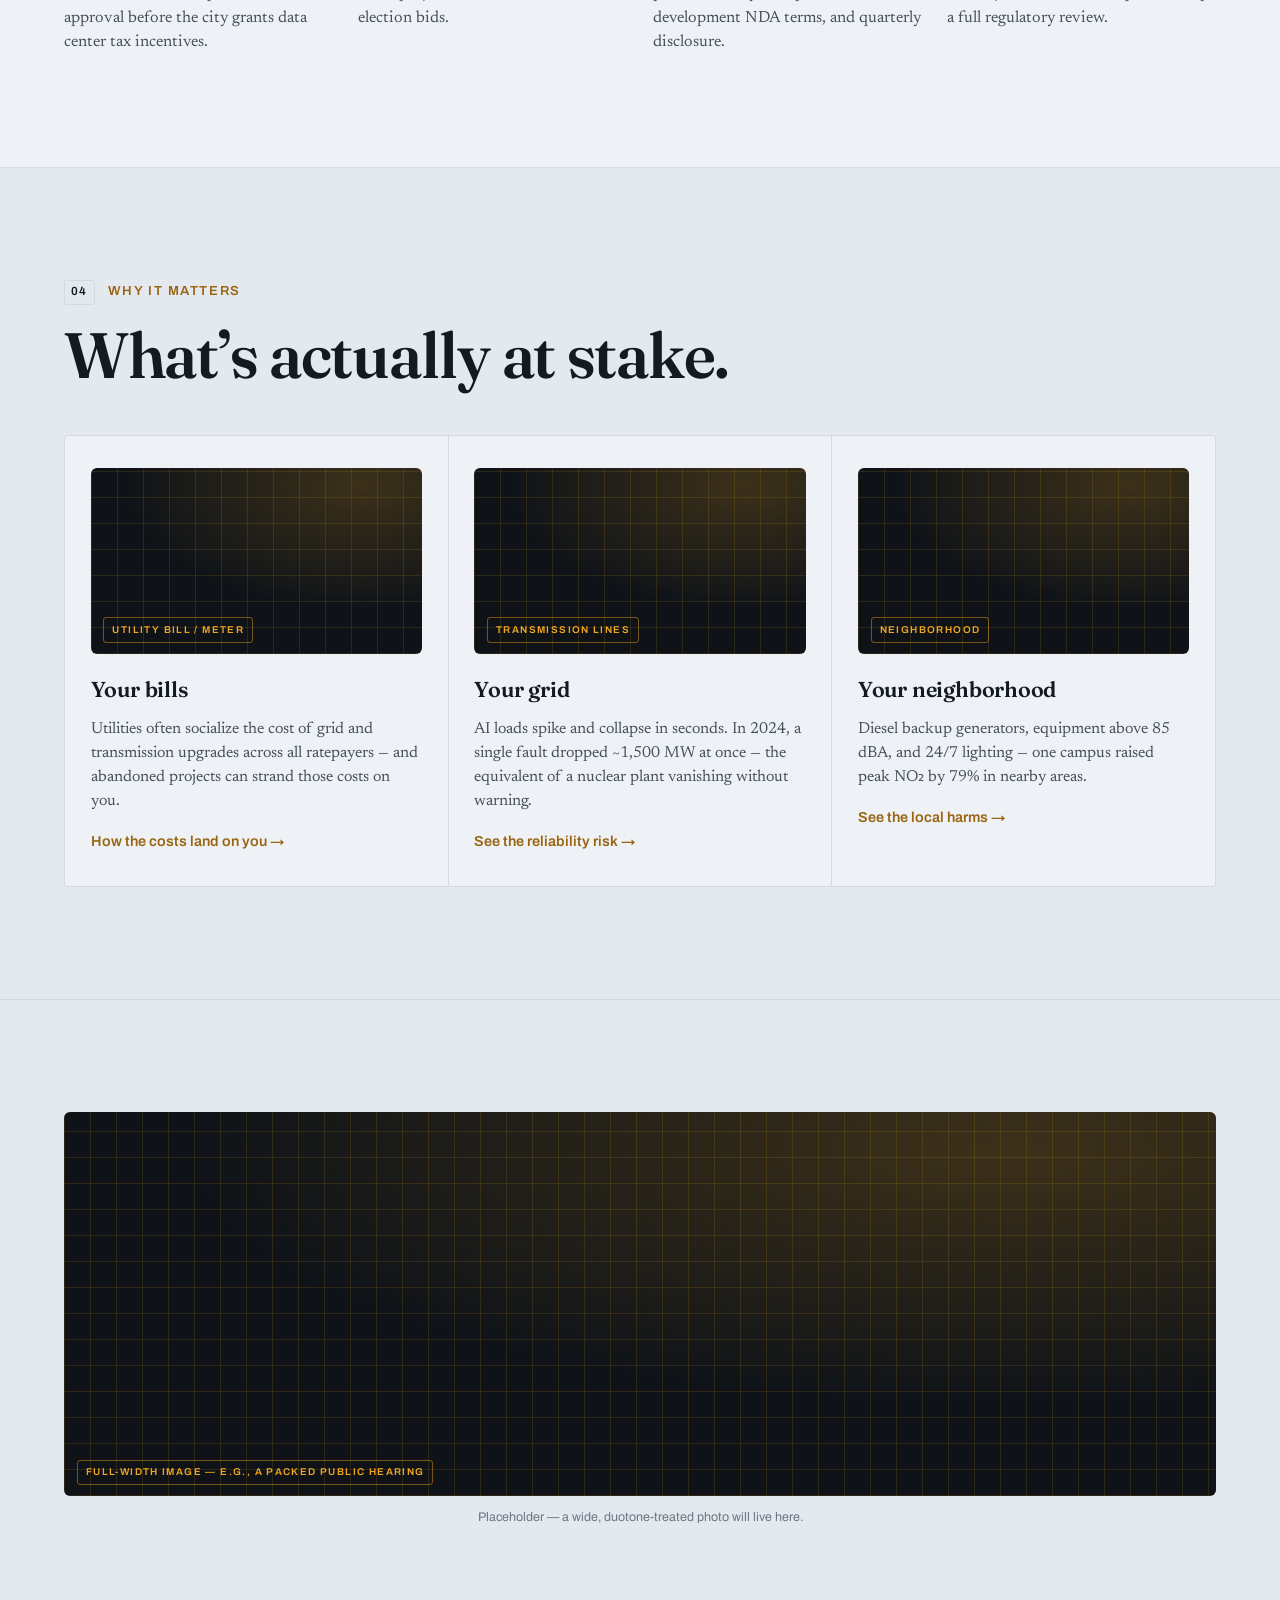
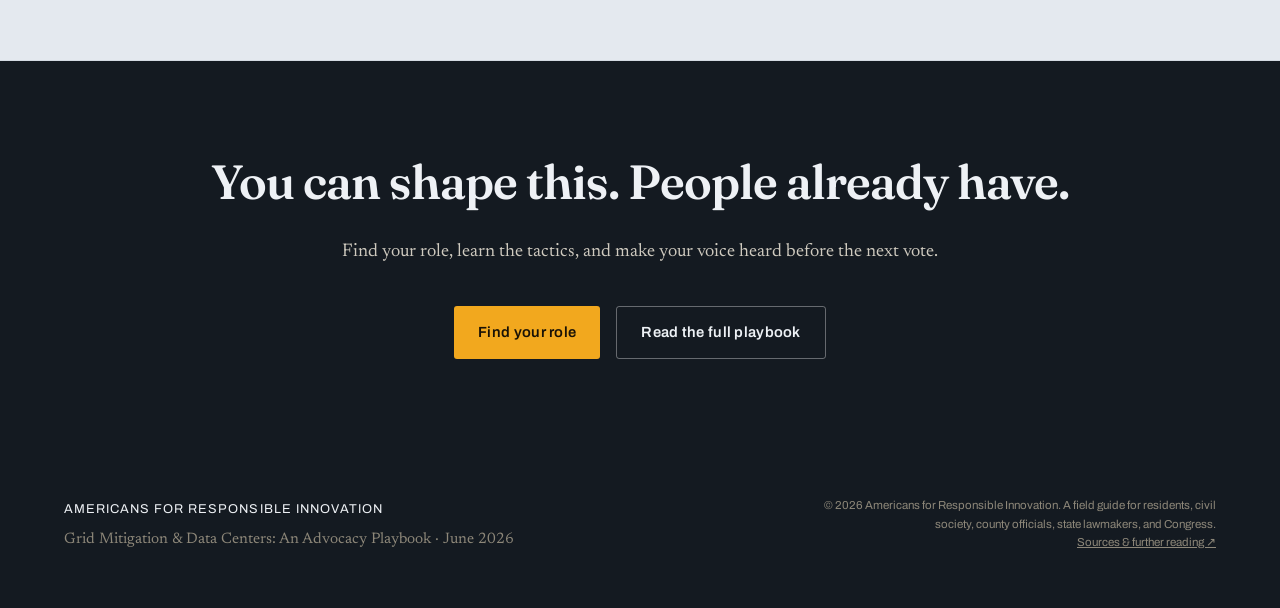
==== commit fa71b124: "Rebrand action page to Direction 02 (amber/grid) + image placeholders - Apply the grid/energy, amber" ====
--- a/action.html
+++ b/action.html
@@ -8,7 +8,7 @@
   <link rel="preconnect" href="https://fonts.googleapis.com" />
   <link rel="preconnect" href="https://fonts.gstatic.com" crossorigin />
   <link href="https://fonts.googleapis.com/css2?family=Archivo:wght@400;500;600;700&family=Fraunces:ital,opsz,wght@0,9..144,300..900;1,9..144,400..700&family=Newsreader:ital,opsz,wght@0,6..72,300..600;1,6..72,300..500&display=swap" rel="stylesheet" />
-  <link rel="stylesheet" href="styles.css?v=3" />
+  <link rel="stylesheet" href="styles.css?v=4" />
 </head>
 <body class="action-page">
   <div class="progress" id="progress" aria-hidden="true"></div>
@@ -28,30 +28,8 @@
   <main id="top">
     <!-- ░░ ACTION HERO ░░ -->
     <section class="action-hero">
-      <div class="hero-art" aria-hidden="true">
-        <svg viewBox="0 0 1200 160" preserveAspectRatio="xMidYMax slice">
-          <path class="ha-ground" d="M0 150 H1200" />
-          <!-- transmission tower -->
-          <g class="ha-tower">
-            <path d="M126 150 L150 40 L174 150" />
-            <path d="M150 40 V32 M145 36 H155" />
-            <path d="M134 128 H166 M140 100 H160 M145 74 H155" />
-            <path d="M120 62 H180 M124 82 H176" />
-            <path d="M120 62 V68 M180 62 V68 M124 82 V88 M176 82 V88" />
-          </g>
-          <!-- lower sagging transmission line -->
-          <path class="ha-line" d="M176 84 Q500 140 840 96" />
-          <!-- spiky 'load' line carrying the signal into the building -->
-          <path class="ha-signal" d="M180 64 L300 74 L330 74 L348 50 L366 100 L386 74 L560 74 L588 50 L606 100 L626 74 L840 74" />
-          <!-- data center building -->
-          <g class="ha-dc">
-            <path d="M840 150 V74 H1160 V150" />
-            <path d="M876 74 V62 H918 V74 M996 74 V62 H1038 V74 M1096 74 V62 H1134 V74" />
-            <path d="M978 150 V118 H1018 V150" />
-          </g>
-          <path class="ha-louver" d="M858 88 V142 M890 88 V142 M921 88 V142 M953 88 V142 M1047 88 V142 M1079 88 V142 M1110 88 V142 M1142 88 V142" />
-        </svg>
-      </div>
+      <div class="hero-bg" aria-hidden="true"></div>
+      <span class="hero-tag" aria-hidden="true">Hero image →</span>
       <div class="container action-hero-inner">
         <p class="preline">A data center is proposed or being built near you?</p>
         <h1>Here’s what<br />you can do.</h1>
@@ -217,27 +195,35 @@
         </header>
         <div class="actors">
           <a class="actor why-card" href="index.html#incentives">
-            <span class="ico why-ico"><svg viewBox="0 0 24 24"><rect x="3" y="6.5" width="18" height="11" rx="1.5"/><circle cx="12" cy="12" r="2.4"/><path d="M6 9.5v5M18 9.5v5"/></svg></span>
+            <span class="ph ph-16x9" data-label="Utility bill / meter" style="margin-bottom:1.1rem"></span>
             <h4>Your bills</h4>
             <p>Utilities often socialize the cost of grid and transmission upgrades across all
             ratepayers — and abandoned projects can strand those costs on you.</p>
             <span class="role-go">How the costs land on you →</span>
           </a>
           <a class="actor why-card" href="index.html#energy">
-            <span class="ico why-ico"><svg viewBox="0 0 24 24"><path d="M7.5 21L12 3l4.5 18"/><path d="M5 8h14"/><path d="M6.5 13h11"/><path d="M9.3 17h5.4"/></svg></span>
+            <span class="ph ph-16x9" data-label="Transmission lines" style="margin-bottom:1.1rem"></span>
             <h4>Your grid</h4>
             <p>AI loads spike and collapse in seconds. In 2024, a single fault dropped ~1,500
             MW at once — the equivalent of a nuclear plant vanishing without warning.</p>
             <span class="role-go">See the reliability risk →</span>
           </a>
           <a class="actor why-card" href="index.html#energy">
-            <span class="ico why-ico"><svg viewBox="0 0 24 24"><path d="M2.5 12l5.5-4.5L13.5 12"/><path d="M4 11v8h8v-8"/><path d="M13 19v-6l4-3 4 3v6"/><path d="M6.5 19v-3h3v3"/></svg></span>
+            <span class="ph ph-16x9" data-label="Neighborhood" style="margin-bottom:1.1rem"></span>
             <h4>Your neighborhood</h4>
             <p>Diesel backup generators, equipment above 85 dBA, and 24/7 lighting — one
             campus raised peak NO₂ by 79% in nearby areas.</p>
             <span class="role-go">See the local harms →</span>
           </a>
         </div>
+      </div>
+    </section>
+
+    <!-- ░░ FULL-WIDTH IMAGE BAND (placeholder) ░░ -->
+    <section class="section section-alt">
+      <div class="container">
+        <span class="ph ph-wide" data-label="Full-width image — e.g., a packed public hearing"></span>
+        <p class="ph-caption">Placeholder — a wide, duotone-treated photo will live here.</p>
       </div>
     </section>
 
--- a/styles.css
+++ b/styles.css
@@ -633,6 +633,76 @@
 }
 .cta-band > .container > p { color: #cfcabf; font-size: 1.15rem; margin: 1rem 0 2rem; }
 
+/* ============================================================
+   ACTION PAGE — Direction 02 (Grid / Energy, amber-forward)
+   Scoped to .action-page so other pages keep the warm theme.
+   ============================================================ */
+.action-page {
+  --paper: #eef1f5; --paper-2: #e4e9ef; --ink: #141a21; --ink-2: #44505c;
+  --ink-3: #6b7682; --rule: #d4dae2; --signal: #f2a81e; --signal-2: #cc8810;
+  --accent-text: #9a6510; --dark: #0f1318; --dark-paper: #eef2f6;
+}
+.action-page .topbar { background: rgba(238, 241, 245, 0.85); }
+/* amber is a great fill but too light as small text on light → use bronze */
+.action-page .section-label,
+.action-page .role-eyebrow,
+.action-page .role-go,
+.action-page .win-place,
+.action-page .move-num,
+.action-page .ico,
+.action-page .section-nav a:hover,
+.action-page .section-nav a.active { color: var(--accent-text); }
+.action-page .section-nav a.active { border-color: var(--accent-text); }
+.action-page .action-hero .preline { color: var(--signal); }
+.action-page .action-hero .standfirst { color: #aeb8c4; }
+.action-page .btn-primary, .action-page .btn-primary:hover { color: #1a1206; }
+.action-page .role-card--primary { background: #e7edf4; }
+.action-page .action-hero { padding: clamp(5.5rem, 13vh, 9rem) 0 clamp(5.5rem, 13vh, 9rem); }
+
+/* ── Branded image placeholders (until real photos land) ── */
+.ph { position: relative; background: #0f1318; border-radius: 6px; overflow: hidden; display: block; }
+.ph::before {
+  content: ""; position: absolute; inset: 0;
+  background-image:
+    repeating-linear-gradient(0deg, rgba(242,168,30,0.13) 0 1px, transparent 1px 26px),
+    repeating-linear-gradient(90deg, rgba(242,168,30,0.13) 0 1px, transparent 1px 26px),
+    radial-gradient(130% 120% at 82% 10%, rgba(242,168,30,0.20), transparent 55%);
+}
+.ph::after {
+  content: "Image"; position: absolute; left: 0.8rem; bottom: 0.7rem;
+  font-family: var(--ui); font-weight: 600; font-size: 0.62rem; letter-spacing: 0.14em;
+  text-transform: uppercase; color: #f2a81e;
+  border: 1px solid rgba(242,168,30,0.45); padding: 0.22rem 0.5rem; border-radius: 3px;
+}
+.ph[data-label]::after { content: attr(data-label); }
+.ph-16x9 { aspect-ratio: 16 / 9; }
+.ph-wide { aspect-ratio: 3 / 1; }
+
+/* ── Photo-forward hero background placeholder ── */
+.hero-bg { position: absolute; inset: 0; z-index: 0; background: #0f1318; }
+.hero-bg::before {
+  content: ""; position: absolute; inset: 0;
+  background-image:
+    repeating-linear-gradient(0deg, rgba(242,168,30,0.08) 0 1px, transparent 1px 30px),
+    repeating-linear-gradient(90deg, rgba(242,168,30,0.08) 0 1px, transparent 1px 30px),
+    radial-gradient(85% 130% at 88% 0%, rgba(242,168,30,0.22), transparent 55%);
+}
+.hero-bg::after {
+  content: ""; position: absolute; inset: 0;
+  background: linear-gradient(90deg, rgba(15,19,24,0.95) 0 36%, rgba(15,19,24,0.6) 72%, rgba(15,19,24,0.42) 100%);
+}
+.action-hero-inner { position: relative; z-index: 1; }
+.hero-tag {
+  position: absolute; right: 1rem; top: 1rem; z-index: 1;
+  font-family: var(--ui); font-weight: 600; font-size: 0.62rem; letter-spacing: 0.14em;
+  text-transform: uppercase; color: #f2a81e;
+  border: 1px solid rgba(242,168,30,0.4); padding: 0.25rem 0.5rem; border-radius: 3px;
+}
+.ph-caption {
+  font-family: var(--ui); font-size: 0.78rem; color: var(--ink-3);
+  margin-top: 0.7rem; text-align: center;
+}
+
 @media (max-width: 900px) {
   .roles { grid-template-columns: repeat(2, 1fr); }
 }
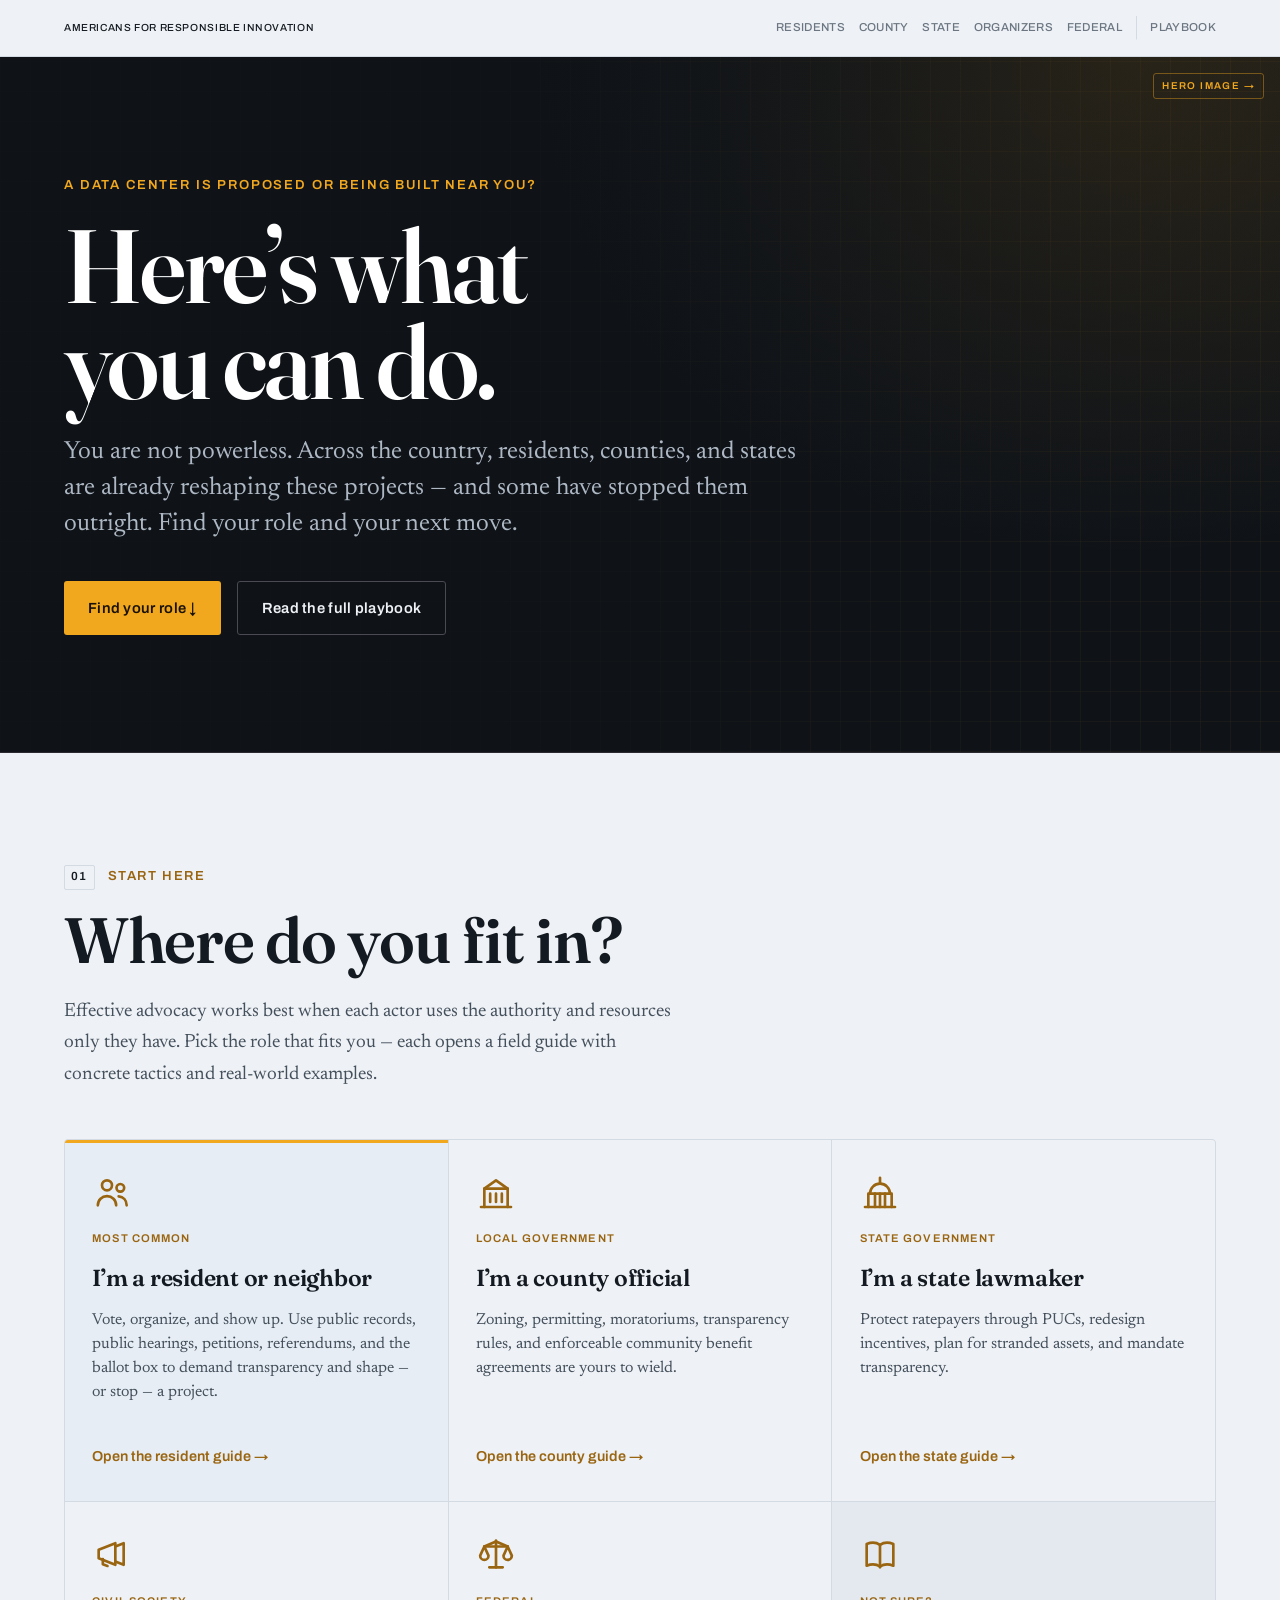
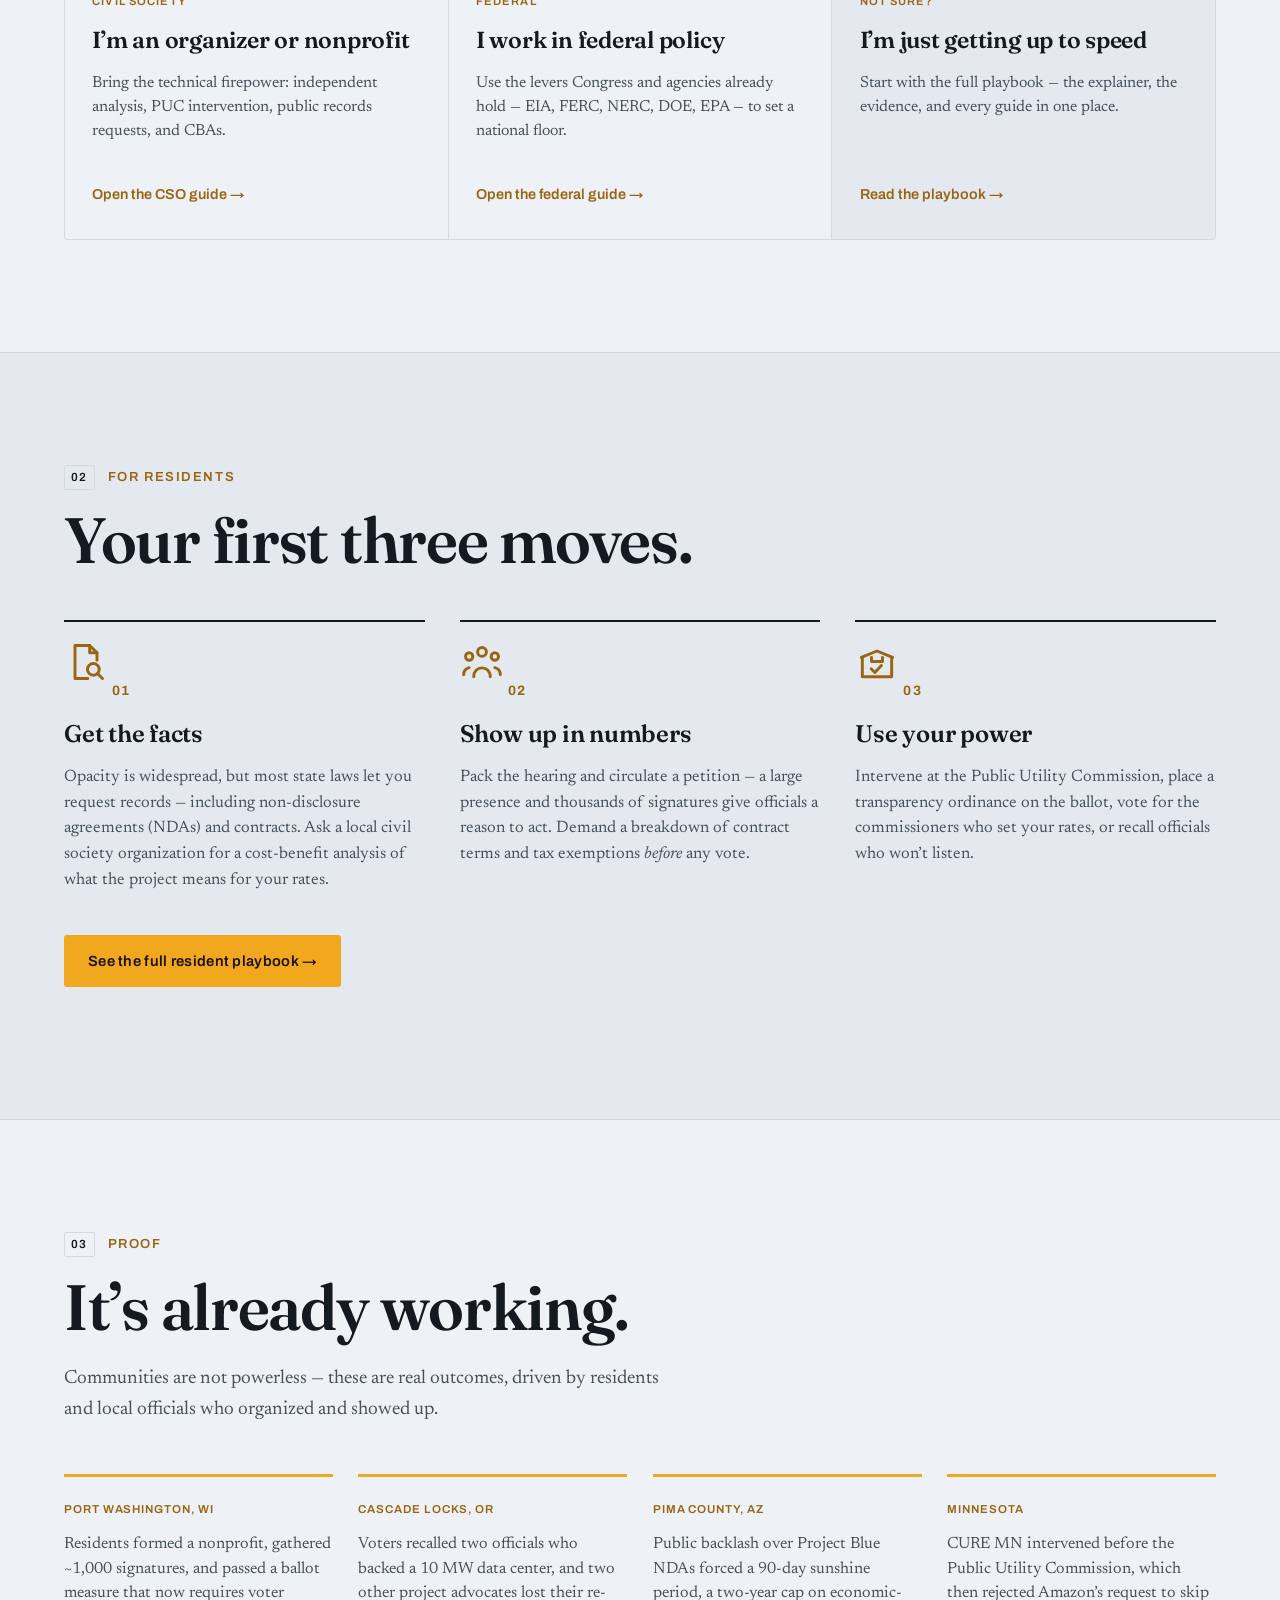
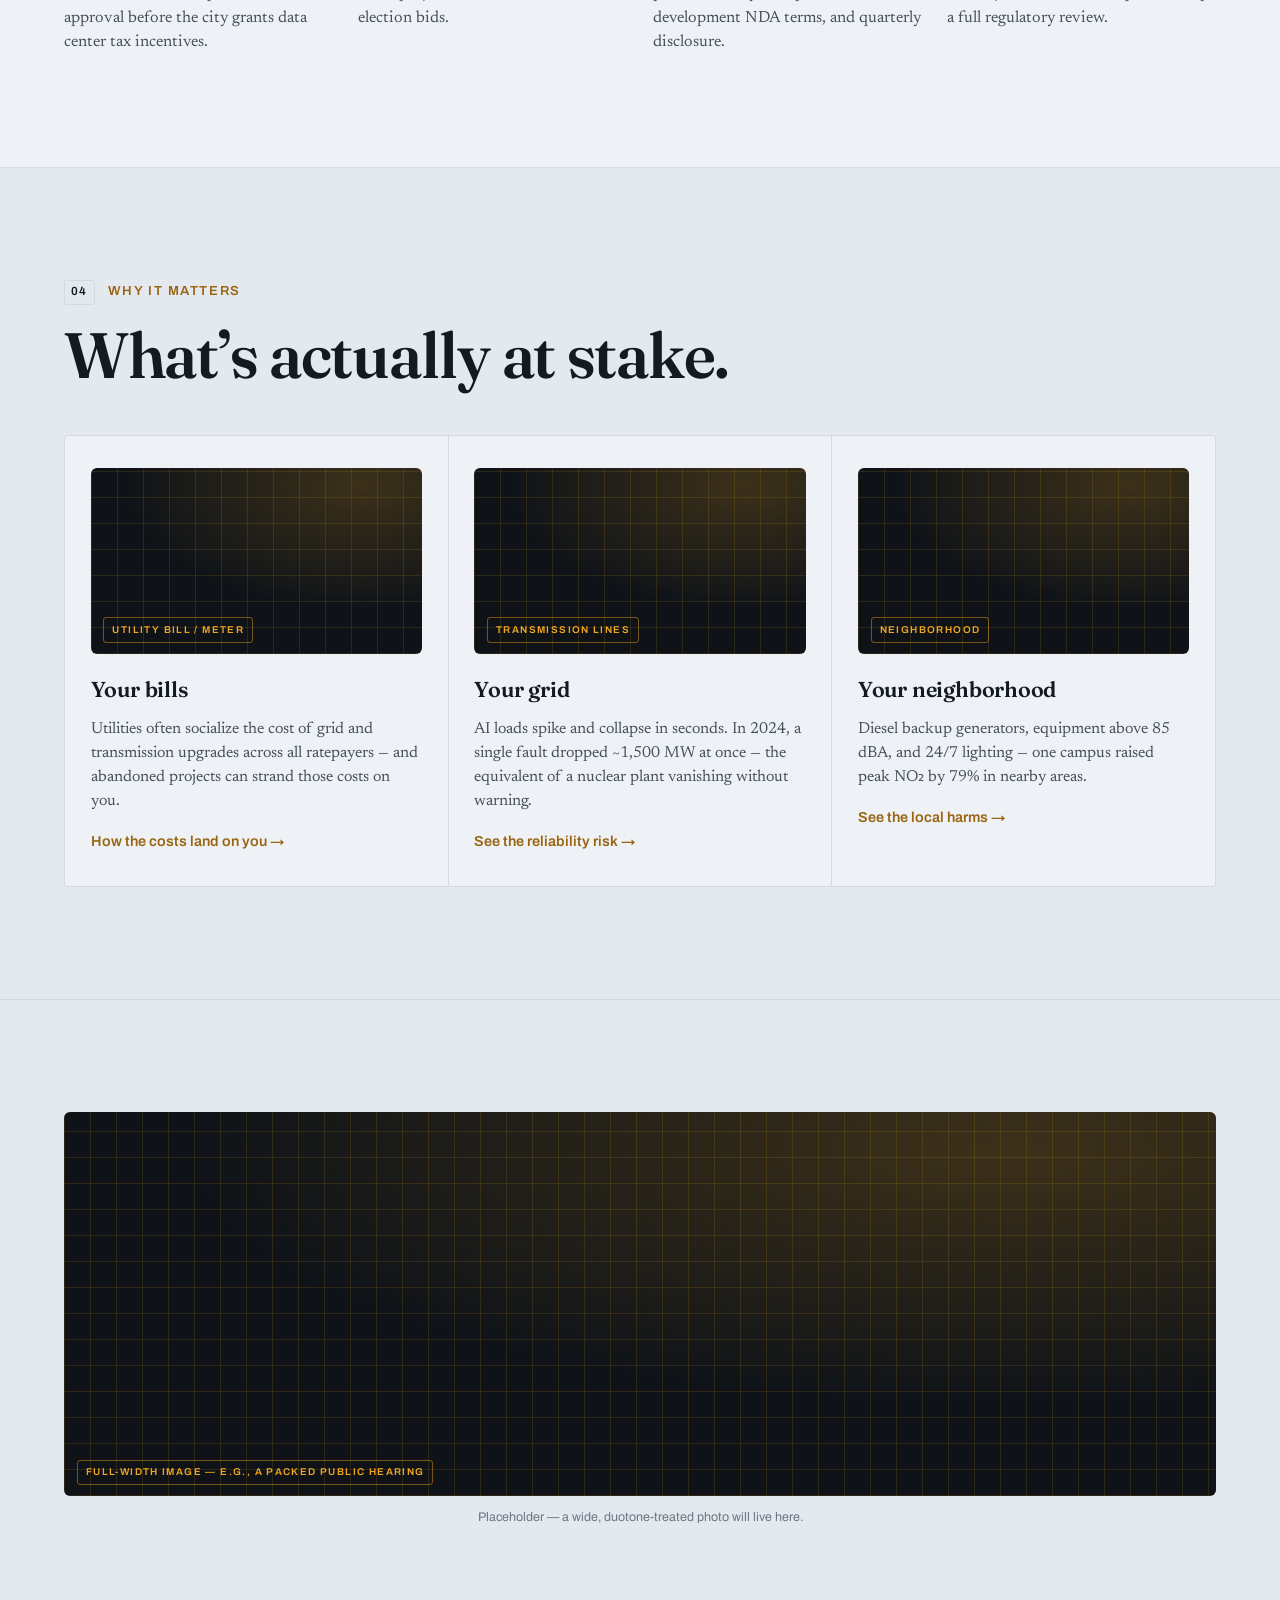
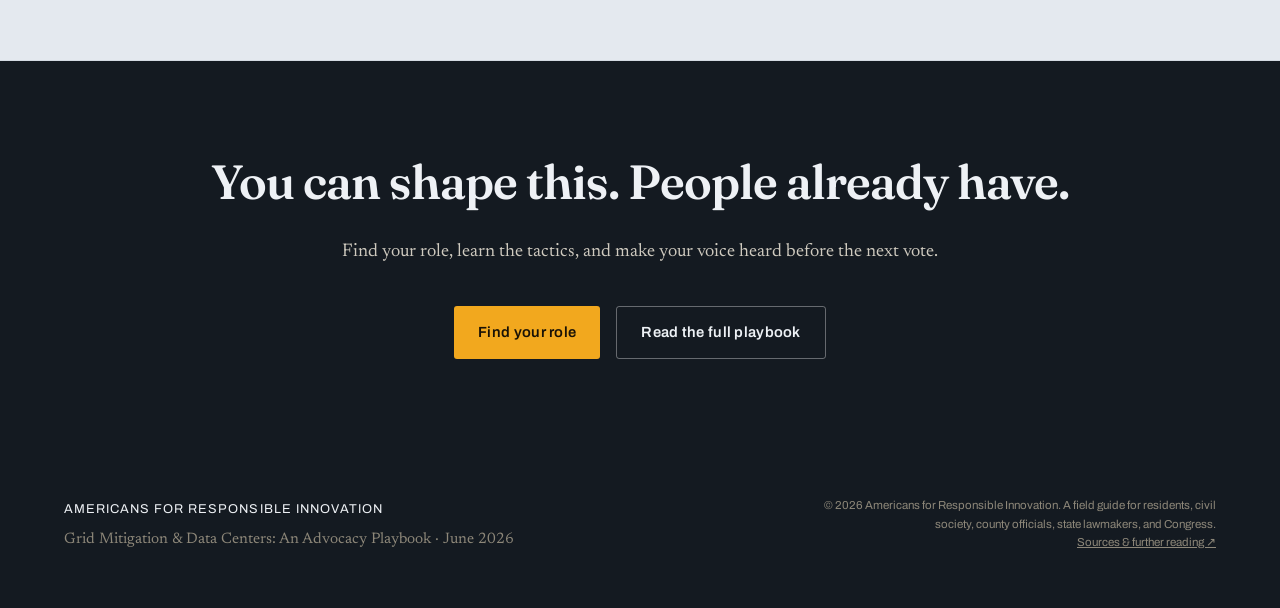
==== commit e8c4a7f6: "Action page header = role selector - Replace the action page's section nav with the five roles (Resi" ====
--- a/action.html
+++ b/action.html
@@ -8,7 +8,7 @@
   <link rel="preconnect" href="https://fonts.googleapis.com" />
   <link rel="preconnect" href="https://fonts.gstatic.com" crossorigin />
   <link href="https://fonts.googleapis.com/css2?family=Archivo:wght@400;500;600;700&family=Fraunces:ital,opsz,wght@0,9..144,300..900;1,9..144,400..700&family=Newsreader:ital,opsz,wght@0,6..72,300..600;1,6..72,300..500&display=swap" rel="stylesheet" />
-  <link rel="stylesheet" href="styles.css?v=4" />
+  <link rel="stylesheet" href="styles.css?v=6" />
 </head>
 <body class="action-page">
   <div class="progress" id="progress" aria-hidden="true"></div>
@@ -16,11 +16,13 @@
   <header class="topbar">
     <div class="container topbar-inner">
       <a class="org" href="action.html">Americans for Responsible Innovation</a>
-      <nav class="section-nav" aria-label="Sections">
-        <a href="#roles">Find your role</a>
-        <a href="#firstmoves">First moves</a>
-        <a href="#why">Why it matters</a>
-        <a href="index.html">The Playbook</a>
+      <nav class="section-nav" aria-label="Choose your role">
+        <a href="index.html?guide=citizens#guides">Residents</a>
+        <a href="index.html?guide=county#guides">County</a>
+        <a href="index.html?guide=state#guides">State</a>
+        <a href="index.html?guide=cso#guides">Organizers</a>
+        <a href="index.html?guide=federal#guides">Federal</a>
+        <a href="index.html" class="nav-pb">Playbook</a>
       </nav>
     </div>
   </header>
--- a/styles.css
+++ b/styles.css
@@ -643,6 +643,13 @@
   --accent-text: #9a6510; --dark: #0f1318; --dark-paper: #eef2f6;
 }
 .action-page .topbar { background: rgba(238, 241, 245, 0.85); }
+.action-page .org { font-size: 0.64rem; letter-spacing: 0.06em; }
+.action-page .section-nav { gap: 0.85rem; }
+.action-page .section-nav a { font-size: 0.72rem; letter-spacing: 0.03em; }
+.action-page .section-nav .nav-pb {
+  color: var(--ink-3); padding-left: 0.85rem; border-left: 1px solid var(--rule);
+}
+.action-page .section-nav .nav-pb:hover { color: var(--accent-text); }
 /* amber is a great fill but too light as small text on light → use bronze */
 .action-page .section-label,
 .action-page .role-eyebrow,
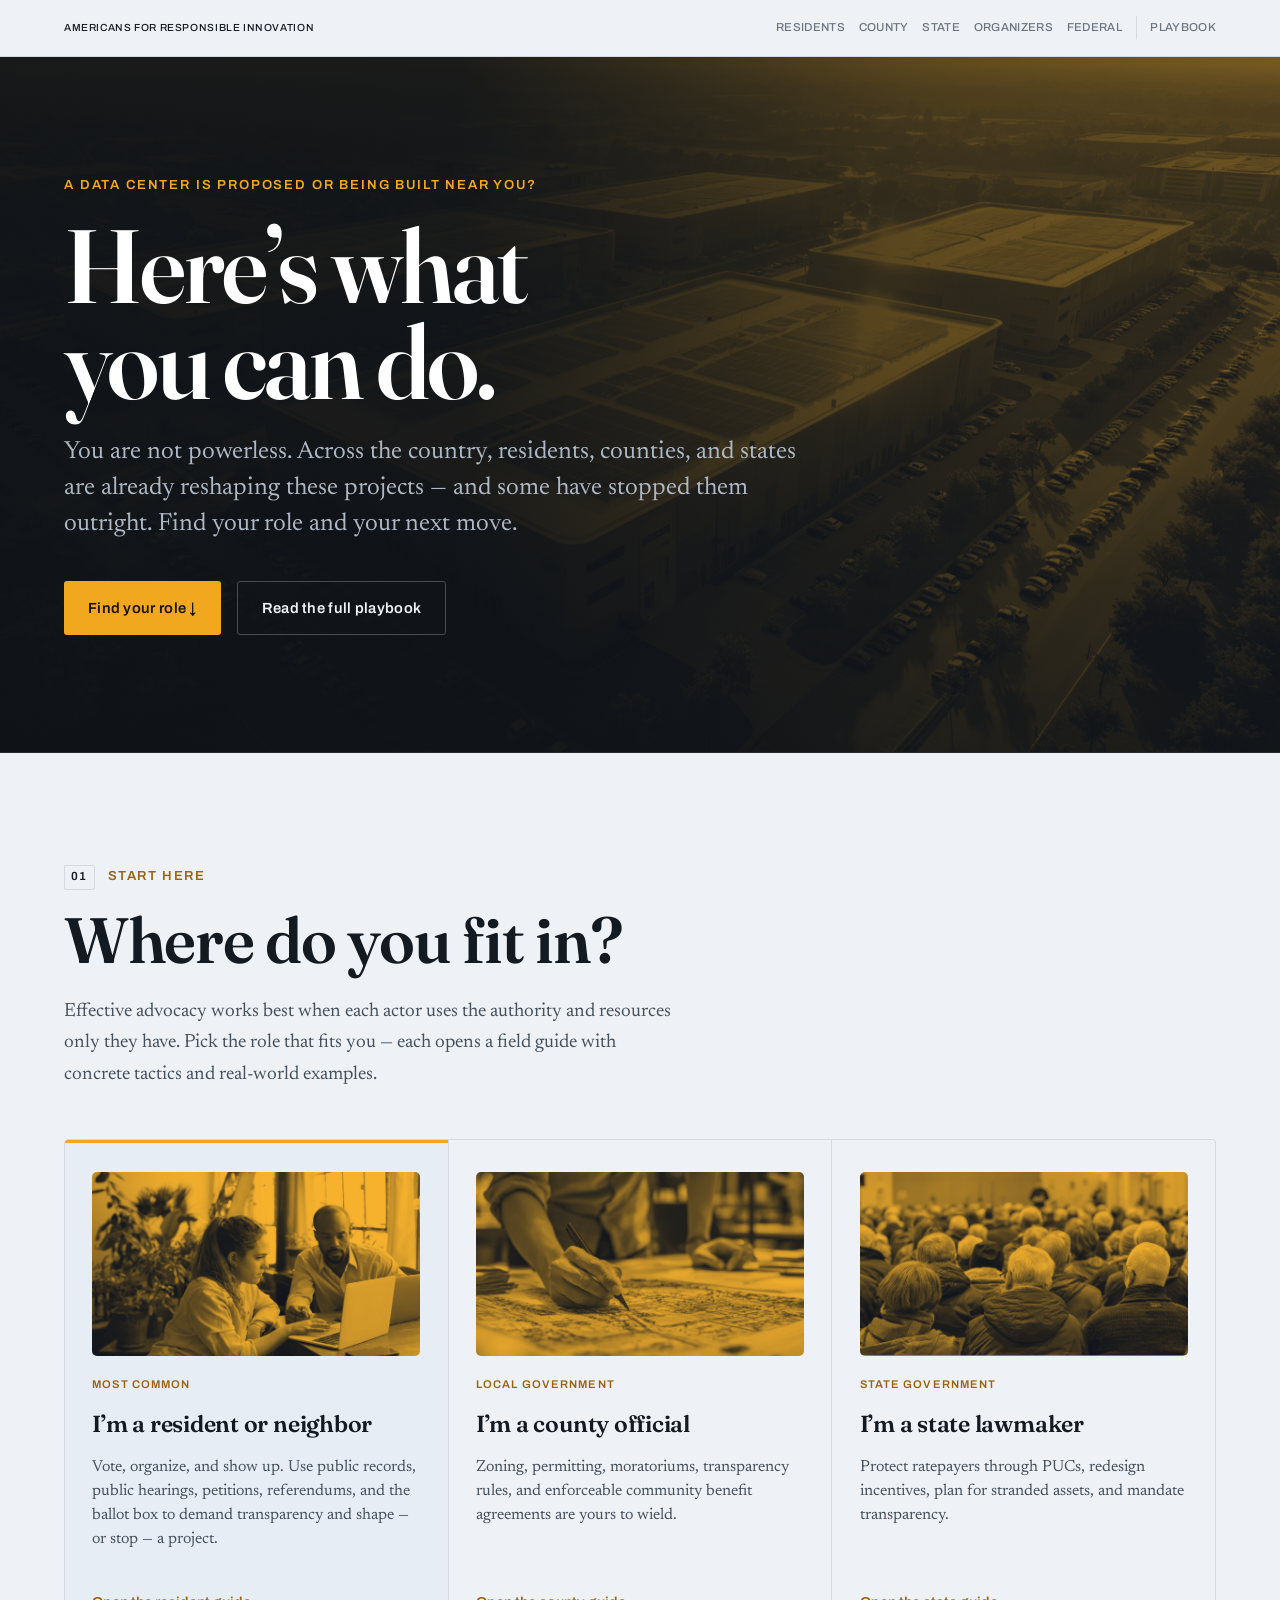
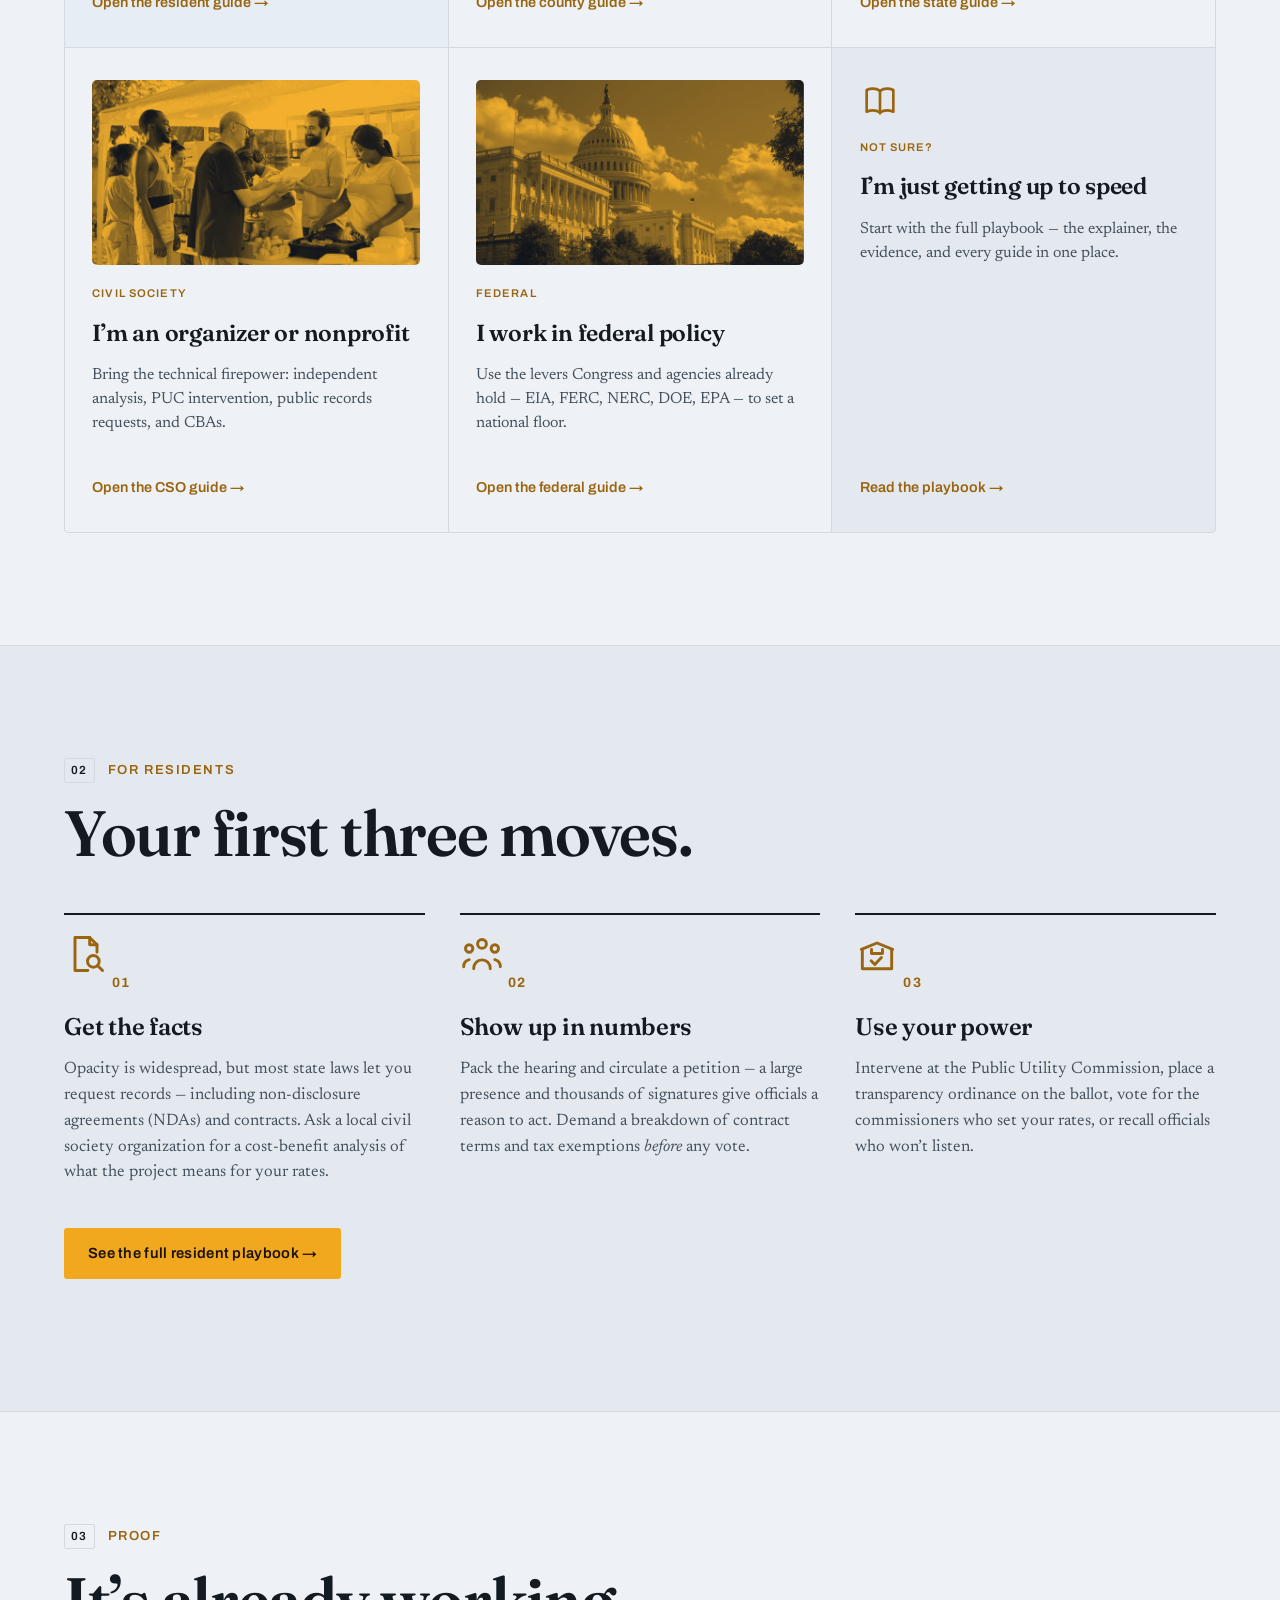
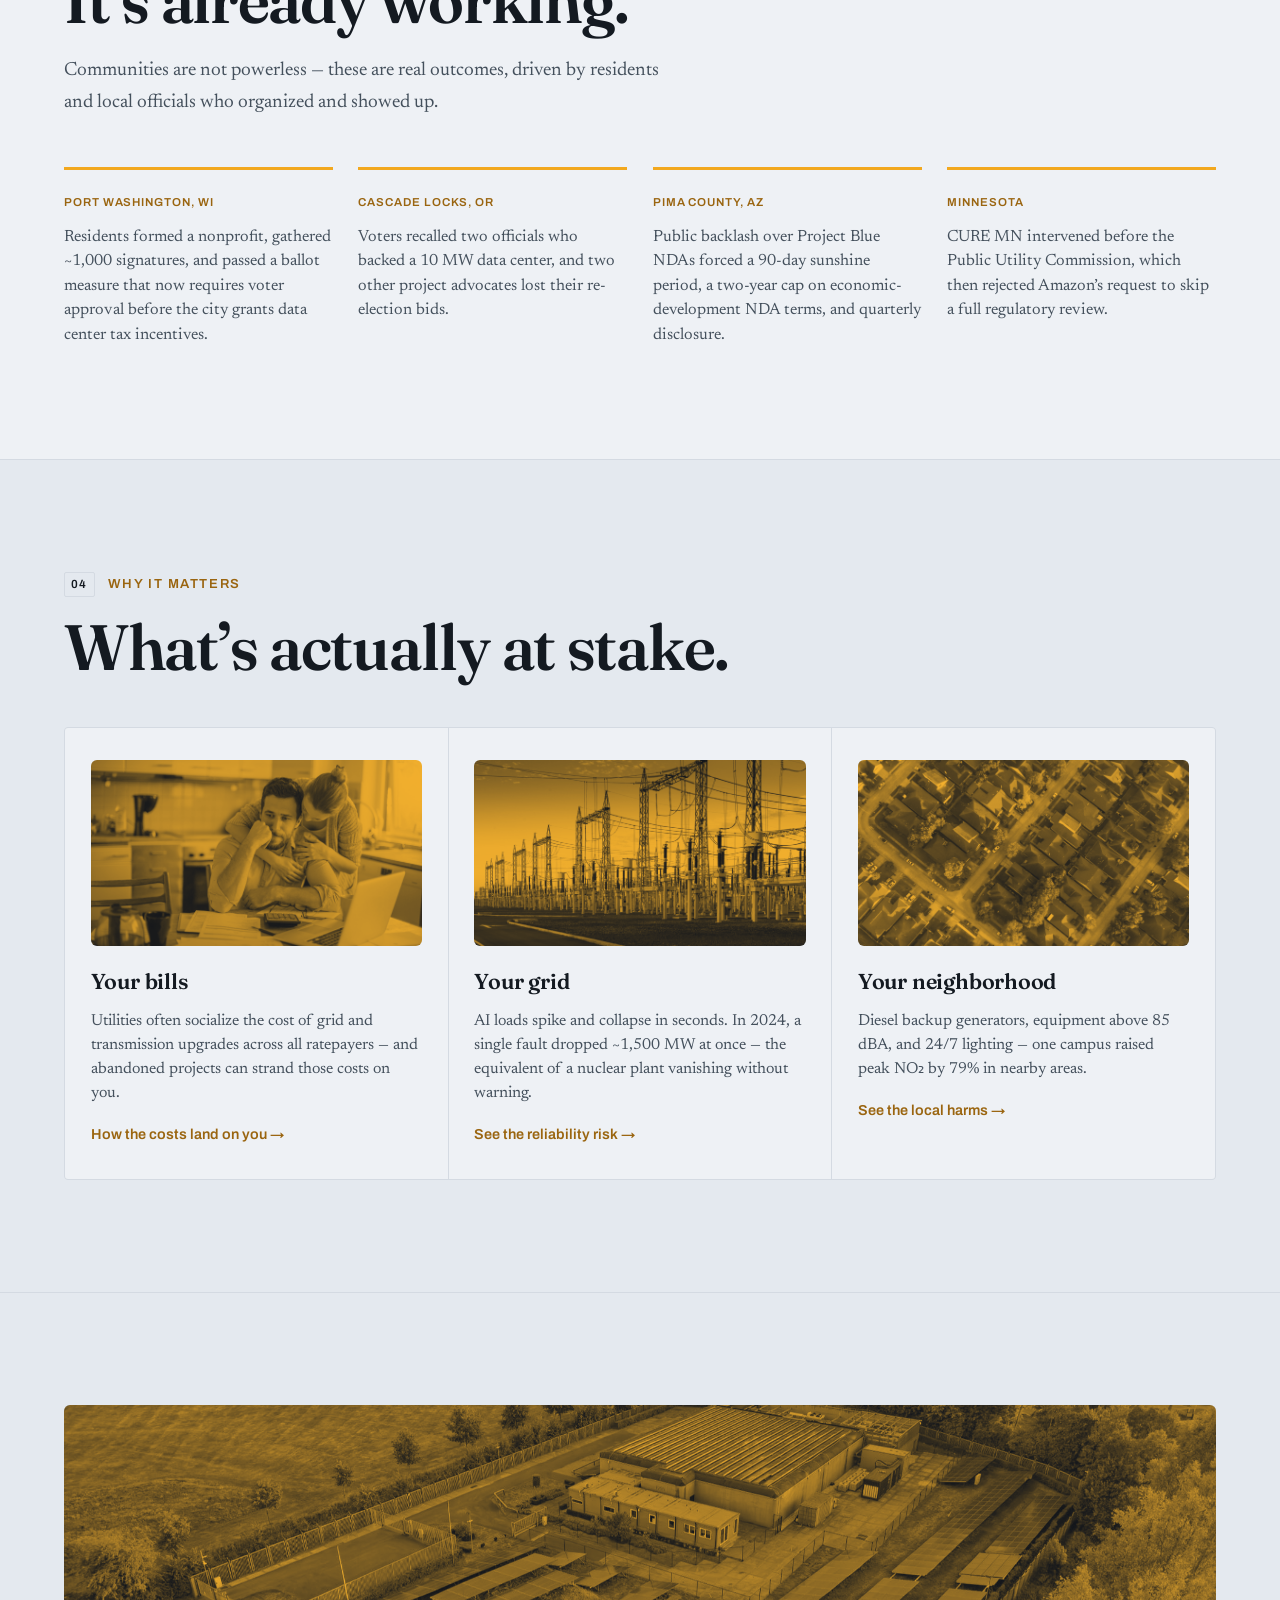
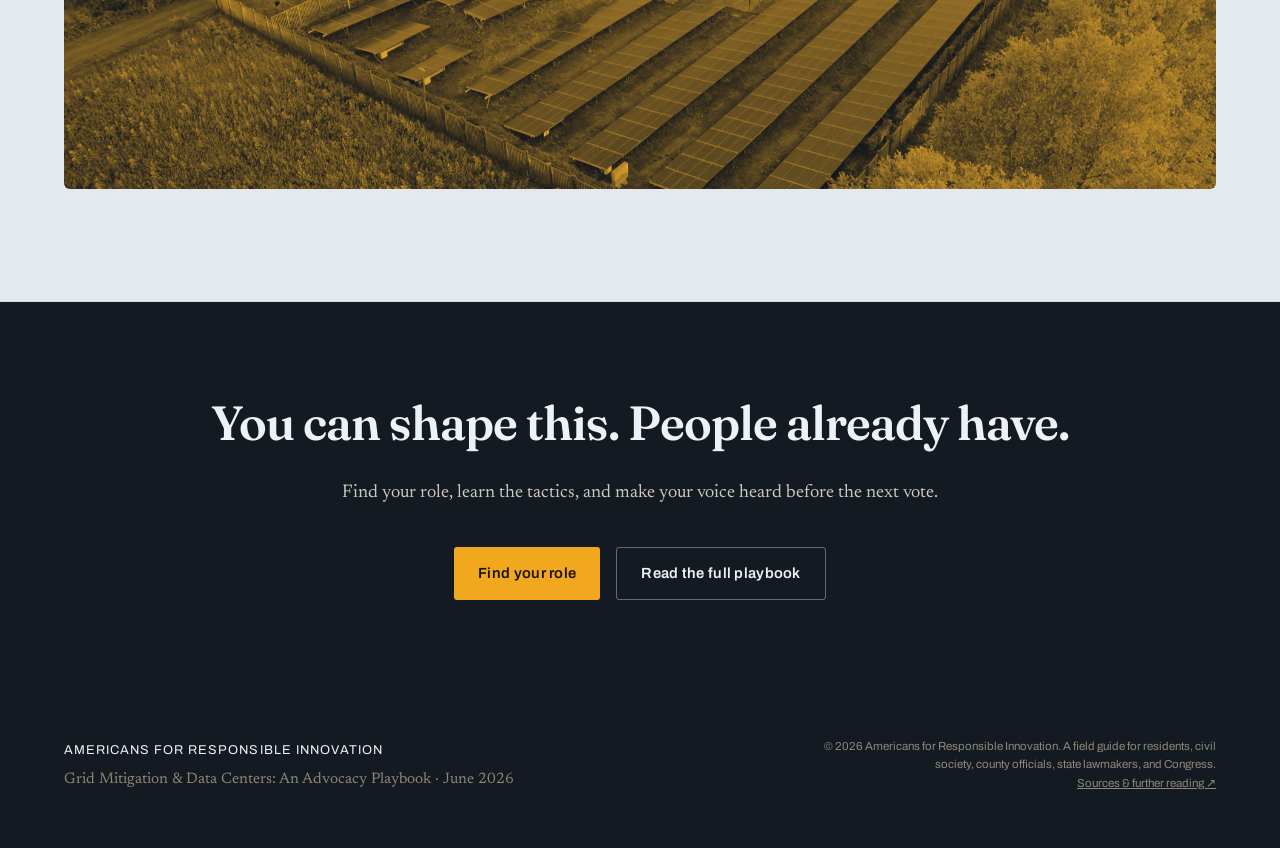
==== commit caf4de55: "Add real imagery with amber duotone treatment (action page) - Import 14 Midjourney exports, optimize" ====
--- a/action.html
+++ b/action.html
@@ -8,10 +8,22 @@
   <link rel="preconnect" href="https://fonts.googleapis.com" />
   <link rel="preconnect" href="https://fonts.gstatic.com" crossorigin />
   <link href="https://fonts.googleapis.com/css2?family=Archivo:wght@400;500;600;700&family=Fraunces:ital,opsz,wght@0,9..144,300..900;1,9..144,400..700&family=Newsreader:ital,opsz,wght@0,6..72,300..600;1,6..72,300..500&display=swap" rel="stylesheet" />
-  <link rel="stylesheet" href="styles.css?v=6" />
+  <link rel="stylesheet" href="styles.css?v=7" />
 </head>
 <body class="action-page">
   <div class="progress" id="progress" aria-hidden="true"></div>
+
+  <!-- amber duotone filter (charcoal shadows → amber highlights) -->
+  <svg width="0" height="0" style="position:absolute" aria-hidden="true" focusable="false">
+    <filter id="duo-amber" color-interpolation-filters="sRGB">
+      <feColorMatrix type="matrix" values="0.299 0.587 0.114 0 0  0.299 0.587 0.114 0 0  0.299 0.587 0.114 0 0  0 0 0 1 0" />
+      <feComponentTransfer>
+        <feFuncR type="table" tableValues="0.063 0.965" />
+        <feFuncG type="table" tableValues="0.078 0.698" />
+        <feFuncB type="table" tableValues="0.106 0.180" />
+      </feComponentTransfer>
+    </filter>
+  </svg>
 
   <header class="topbar">
     <div class="container topbar-inner">
@@ -30,8 +42,8 @@
   <main id="top">
     <!-- ░░ ACTION HERO ░░ -->
     <section class="action-hero">
-      <div class="hero-bg" aria-hidden="true"></div>
-      <span class="hero-tag" aria-hidden="true">Hero image →</span>
+      <img class="hero-photo" src="images/dc-exterior-1.jpg" alt="" aria-hidden="true" />
+      <div class="hero-scrim" aria-hidden="true"></div>
       <div class="container action-hero-inner">
         <p class="preline">A data center is proposed or being built near you?</p>
         <h1>Here’s what<br />you can do.</h1>
@@ -60,7 +72,7 @@
 
         <div class="roles">
           <a class="role-card role-card--primary" href="index.html?guide=citizens#guides">
-            <span class="ico role-ico"><svg viewBox="0 0 24 24"><circle cx="9" cy="8" r="3"/><path d="M3.5 20c0-3.3 2.5-5.5 5.5-5.5s5.5 2.2 5.5 5.5"/><circle cx="17" cy="9.5" r="2.3"/><path d="M16 14.6c2.8.2 4.8 2.3 4.8 5.4"/></svg></span>
+            <img class="role-photo" src="images/family.jpg" alt="" loading="lazy" />
             <span class="role-eyebrow">Most common</span>
             <h3>I’m a resident or neighbor</h3>
             <p>Vote, organize, and show up. Use public records, public hearings, petitions,
@@ -69,7 +81,7 @@
             <span class="role-go">Open the resident guide →</span>
           </a>
           <a class="role-card" href="index.html?guide=county#guides">
-            <span class="ico role-ico"><svg viewBox="0 0 24 24"><path d="M3 21h18"/><path d="M5 21V10l7-5 7 5v11"/><path d="M5 10h14"/><path d="M8.5 13v5M12 13v5M15.5 13v5"/></svg></span>
+            <img class="role-photo" src="images/zoning.jpg" alt="" loading="lazy" />
             <span class="role-eyebrow">Local government</span>
             <h3>I’m a county official</h3>
             <p>Zoning, permitting, moratoriums, transparency rules, and enforceable community
@@ -77,7 +89,7 @@
             <span class="role-go">Open the county guide →</span>
           </a>
           <a class="role-card" href="index.html?guide=state#guides">
-            <span class="ico role-ico"><svg viewBox="0 0 24 24"><path d="M3 21h18"/><path d="M5 21v-8h14v8"/><path d="M6 13a6 6 0 0112 0"/><path d="M12 3.5V7"/><path d="M9 13v8M12 13v8M15 13v8"/></svg></span>
+            <img class="role-photo" src="images/town-hall.jpg" alt="" loading="lazy" />
             <span class="role-eyebrow">State government</span>
             <h3>I’m a state lawmaker</h3>
             <p>Protect ratepayers through PUCs, redesign incentives, plan for stranded assets,
@@ -85,7 +97,7 @@
             <span class="role-go">Open the state guide →</span>
           </a>
           <a class="role-card" href="index.html?guide=cso#guides">
-            <span class="ico role-ico"><svg viewBox="0 0 24 24"><path d="M4 9.5v5l10 4v-13l-10 4z"/><path d="M14 7.5l5-2v13l-5-2"/><path d="M6.5 15v3.2l2.8 1"/></svg></span>
+            <img class="role-photo" src="images/grassroots.jpg" alt="" loading="lazy" />
             <span class="role-eyebrow">Civil society</span>
             <h3>I’m an organizer or nonprofit</h3>
             <p>Bring the technical firepower: independent analysis, PUC intervention, public
@@ -93,7 +105,7 @@
             <span class="role-go">Open the CSO guide →</span>
           </a>
           <a class="role-card" href="index.html?guide=federal#guides">
-            <span class="ico role-ico"><svg viewBox="0 0 24 24"><path d="M12 4v16"/><path d="M8 20h8"/><path d="M5 7.5h14"/><path d="M12 4.5l-7 3M12 4.5l7 3"/><path d="M2.5 13a2.5 2.5 0 005 0L5 7.5 2.5 13z"/><path d="M16.5 13a2.5 2.5 0 005 0L19 7.5l-2.5 5.5z"/></svg></span>
+            <img class="role-photo" src="images/capitol.jpg" alt="" loading="lazy" />
             <span class="role-eyebrow">Federal</span>
             <h3>I work in federal policy</h3>
             <p>Use the levers Congress and agencies already hold — EIA, FERC, NERC, DOE, EPA —
@@ -197,21 +209,21 @@
         </header>
         <div class="actors">
           <a class="actor why-card" href="index.html#incentives">
-            <span class="ph ph-16x9" data-label="Utility bill / meter" style="margin-bottom:1.1rem"></span>
+            <img class="why-photo" src="images/bills-1.jpg" alt="" loading="lazy" />
             <h4>Your bills</h4>
             <p>Utilities often socialize the cost of grid and transmission upgrades across all
             ratepayers — and abandoned projects can strand those costs on you.</p>
             <span class="role-go">How the costs land on you →</span>
           </a>
           <a class="actor why-card" href="index.html#energy">
-            <span class="ph ph-16x9" data-label="Transmission lines" style="margin-bottom:1.1rem"></span>
+            <img class="why-photo" src="images/grid-1.jpg" alt="" loading="lazy" />
             <h4>Your grid</h4>
             <p>AI loads spike and collapse in seconds. In 2024, a single fault dropped ~1,500
             MW at once — the equivalent of a nuclear plant vanishing without warning.</p>
             <span class="role-go">See the reliability risk →</span>
           </a>
           <a class="actor why-card" href="index.html#energy">
-            <span class="ph ph-16x9" data-label="Neighborhood" style="margin-bottom:1.1rem"></span>
+            <img class="why-photo" src="images/neighborhood-1.jpg" alt="" loading="lazy" />
             <h4>Your neighborhood</h4>
             <p>Diesel backup generators, equipment above 85 dBA, and 24/7 lighting — one
             campus raised peak NO₂ by 79% in nearby areas.</p>
@@ -224,8 +236,7 @@
     <!-- ░░ FULL-WIDTH IMAGE BAND (placeholder) ░░ -->
     <section class="section section-alt">
       <div class="container">
-        <span class="ph ph-wide" data-label="Full-width image — e.g., a packed public hearing"></span>
-        <p class="ph-caption">Placeholder — a wide, duotone-treated photo will live here.</p>
+        <img class="band-photo" src="images/dc-exterior-2.jpg" alt="A data center campus" loading="lazy" />
       </div>
     </section>
 
--- a/styles.css
+++ b/styles.css
@@ -710,6 +710,31 @@
   margin-top: 0.7rem; text-align: center;
 }
 
+/* ── Real imagery, amber duotone-treated ── */
+.hero-photo, .role-photo, .why-photo, .band-photo { filter: url(#duo-amber); }
+.hero-photo {
+  position: absolute; inset: 0; width: 100%; height: 100%;
+  object-fit: cover; z-index: 0;
+}
+.hero-scrim {
+  position: absolute; inset: 0; z-index: 0;
+  background:
+    linear-gradient(90deg, rgba(15,19,24,0.94) 0 36%, rgba(15,19,24,0.66) 72%, rgba(15,19,24,0.48) 100%),
+    linear-gradient(0deg, rgba(15,19,24,0.55), transparent 42%);
+}
+.role-photo {
+  display: block; width: 100%; aspect-ratio: 16 / 9; object-fit: cover;
+  border-radius: 5px; margin-bottom: 1.2rem;
+}
+.why-photo {
+  display: block; width: 100%; aspect-ratio: 16 / 9; object-fit: cover;
+  border-radius: 6px; margin-bottom: 1.1rem;
+}
+.band-photo {
+  display: block; width: 100%; aspect-ratio: 3 / 1; object-fit: cover;
+  border-radius: 6px;
+}
+
 @media (max-width: 900px) {
   .roles { grid-template-columns: repeat(2, 1fr); }
 }
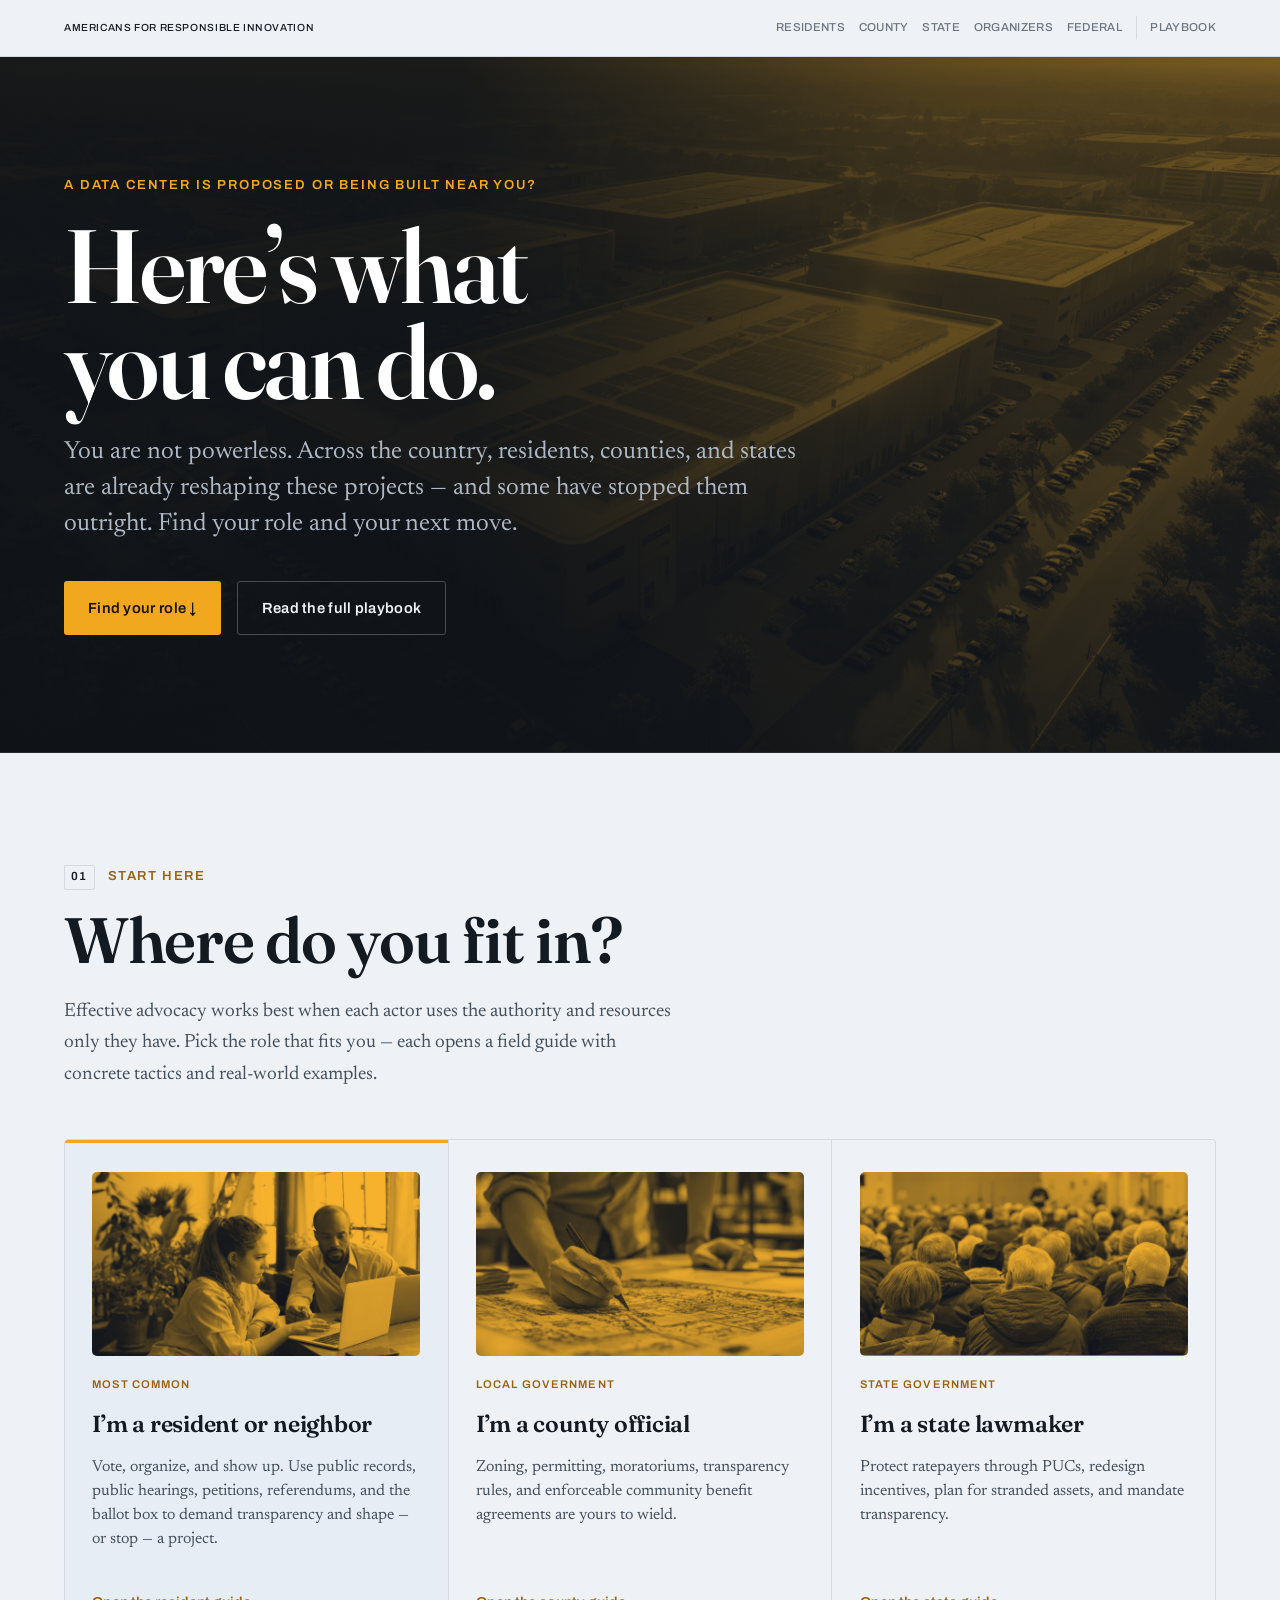
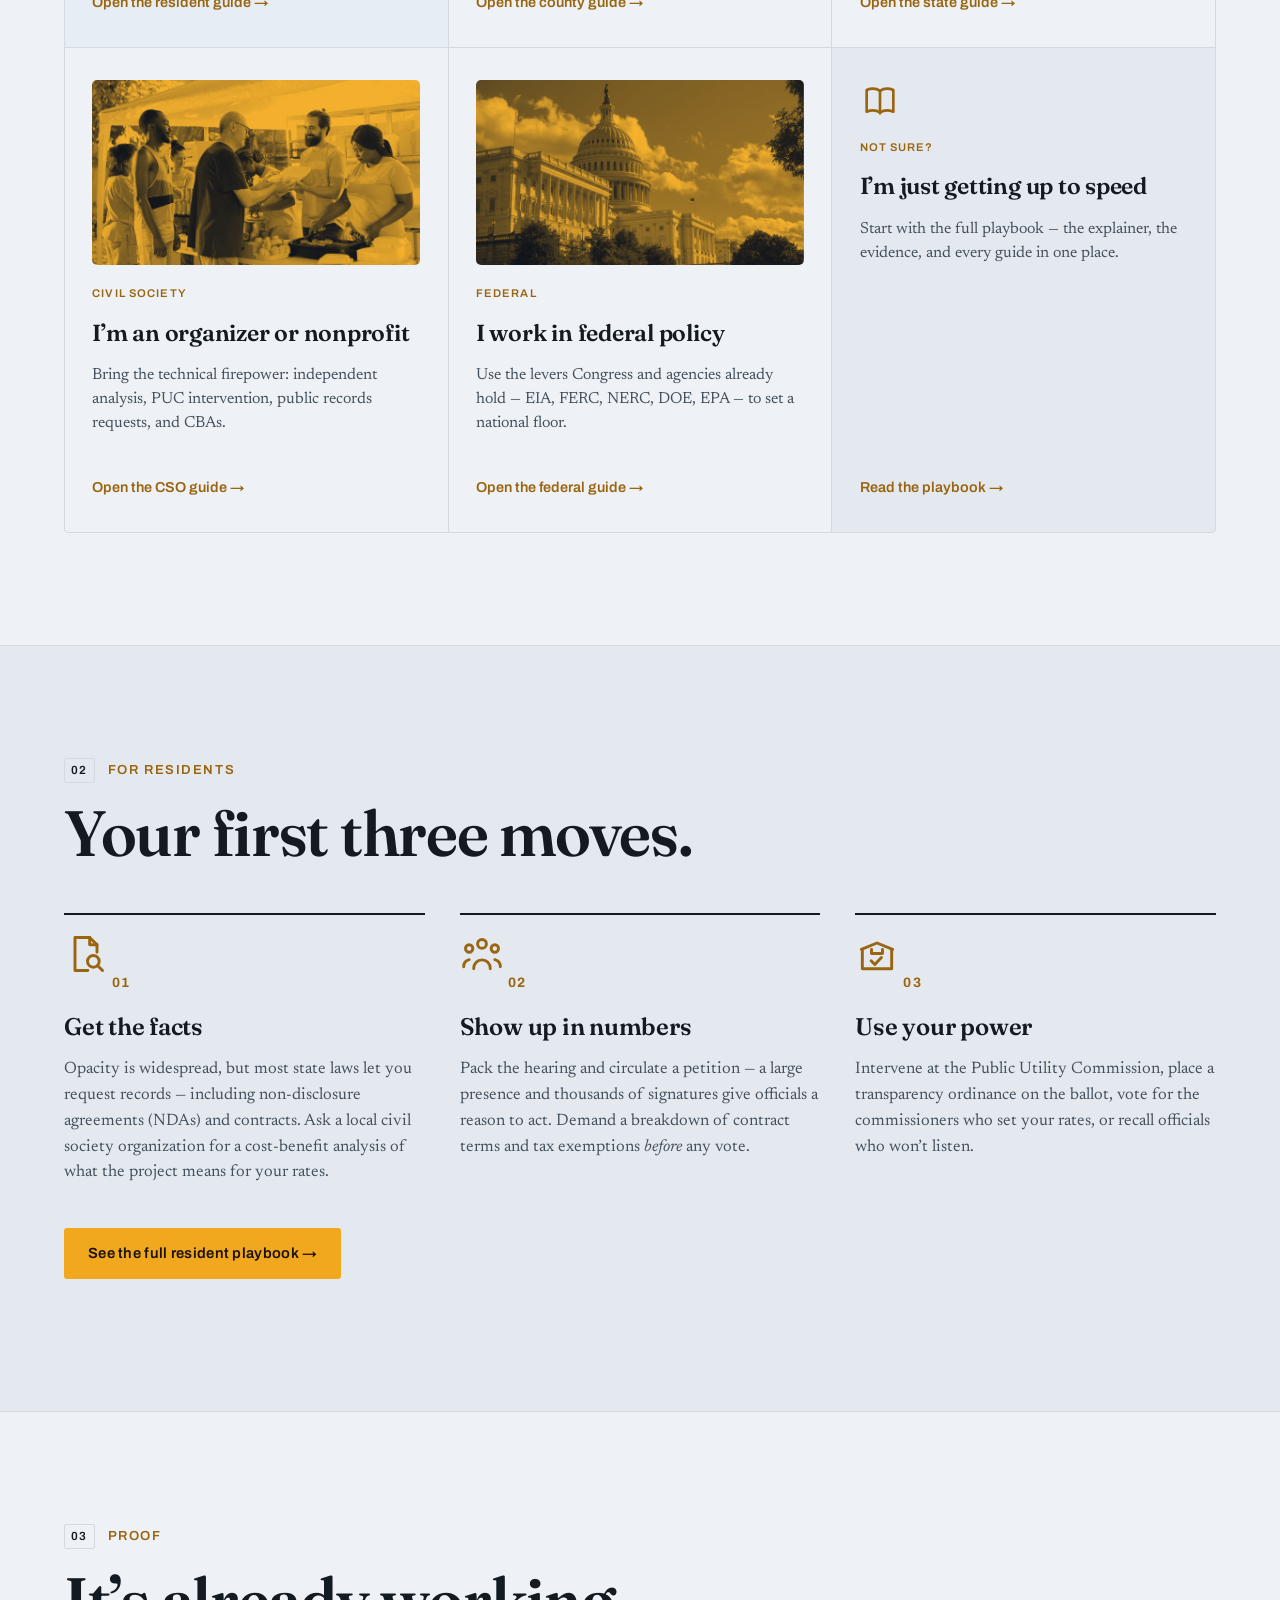
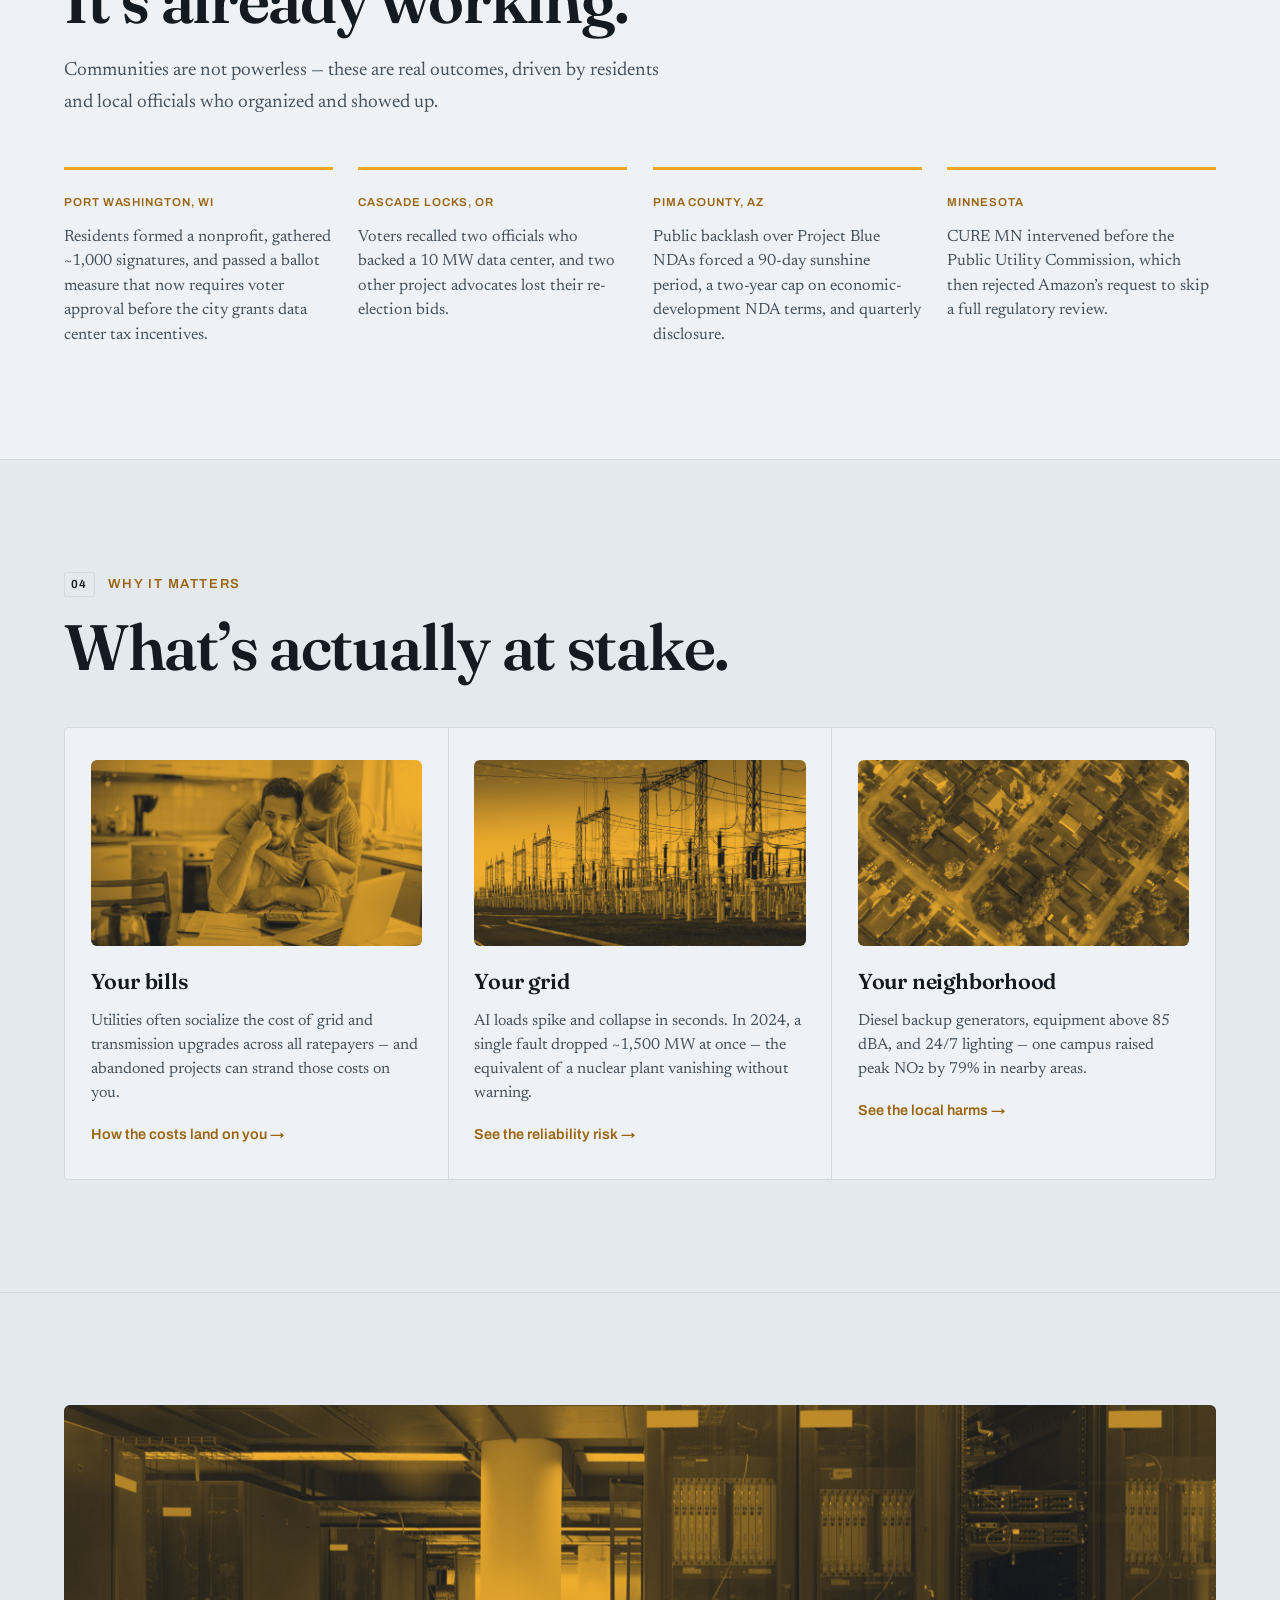
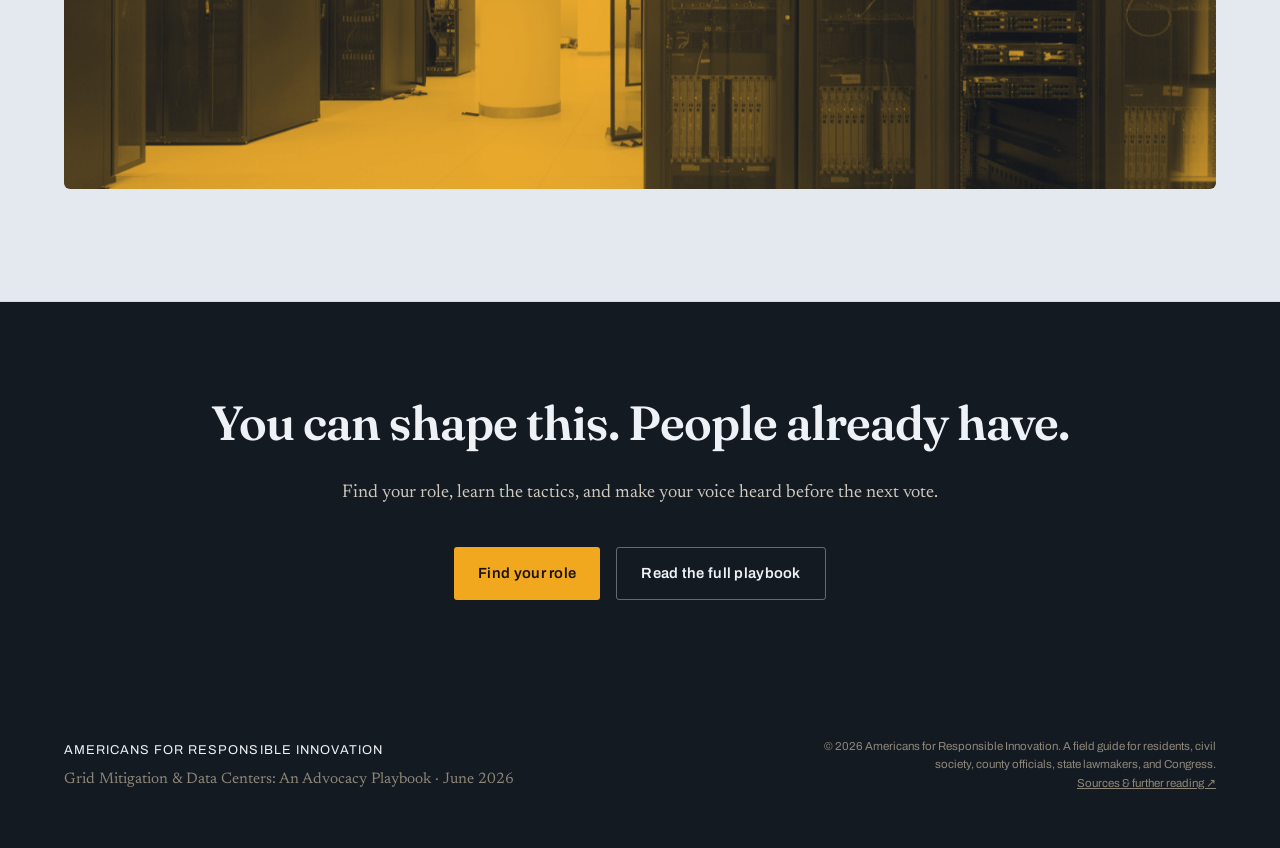
==== commit 08948322: "Swap full-width band to data-center interior; drop solar exterior dc-exterior-2 depicted a solar-pow" ====
--- a/action.html
+++ b/action.html
@@ -236,7 +236,7 @@
     <!-- ░░ FULL-WIDTH IMAGE BAND (placeholder) ░░ -->
     <section class="section section-alt">
       <div class="container">
-        <img class="band-photo" src="images/dc-exterior-2.jpg" alt="A data center campus" loading="lazy" />
+        <img class="band-photo" src="images/dc-interior-1.jpg" alt="Inside a data center" loading="lazy" />
       </div>
     </section>
 
